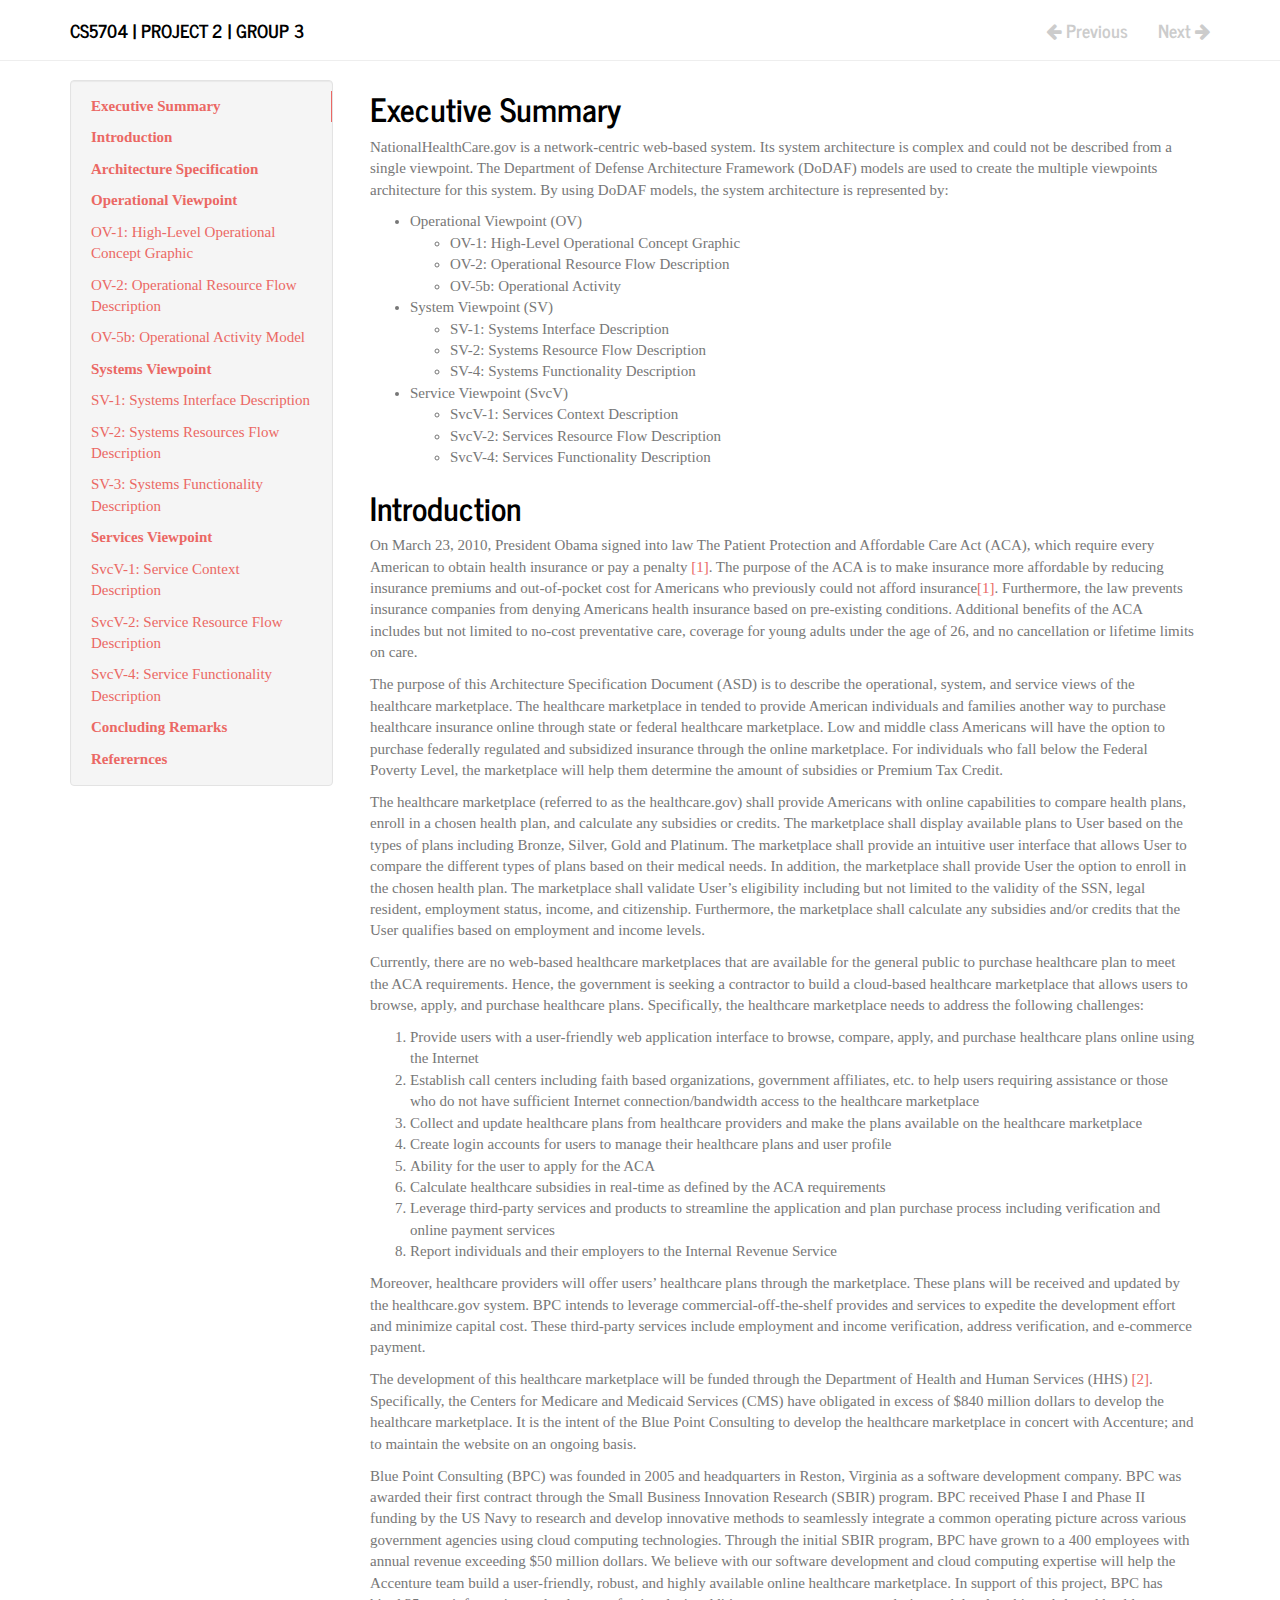
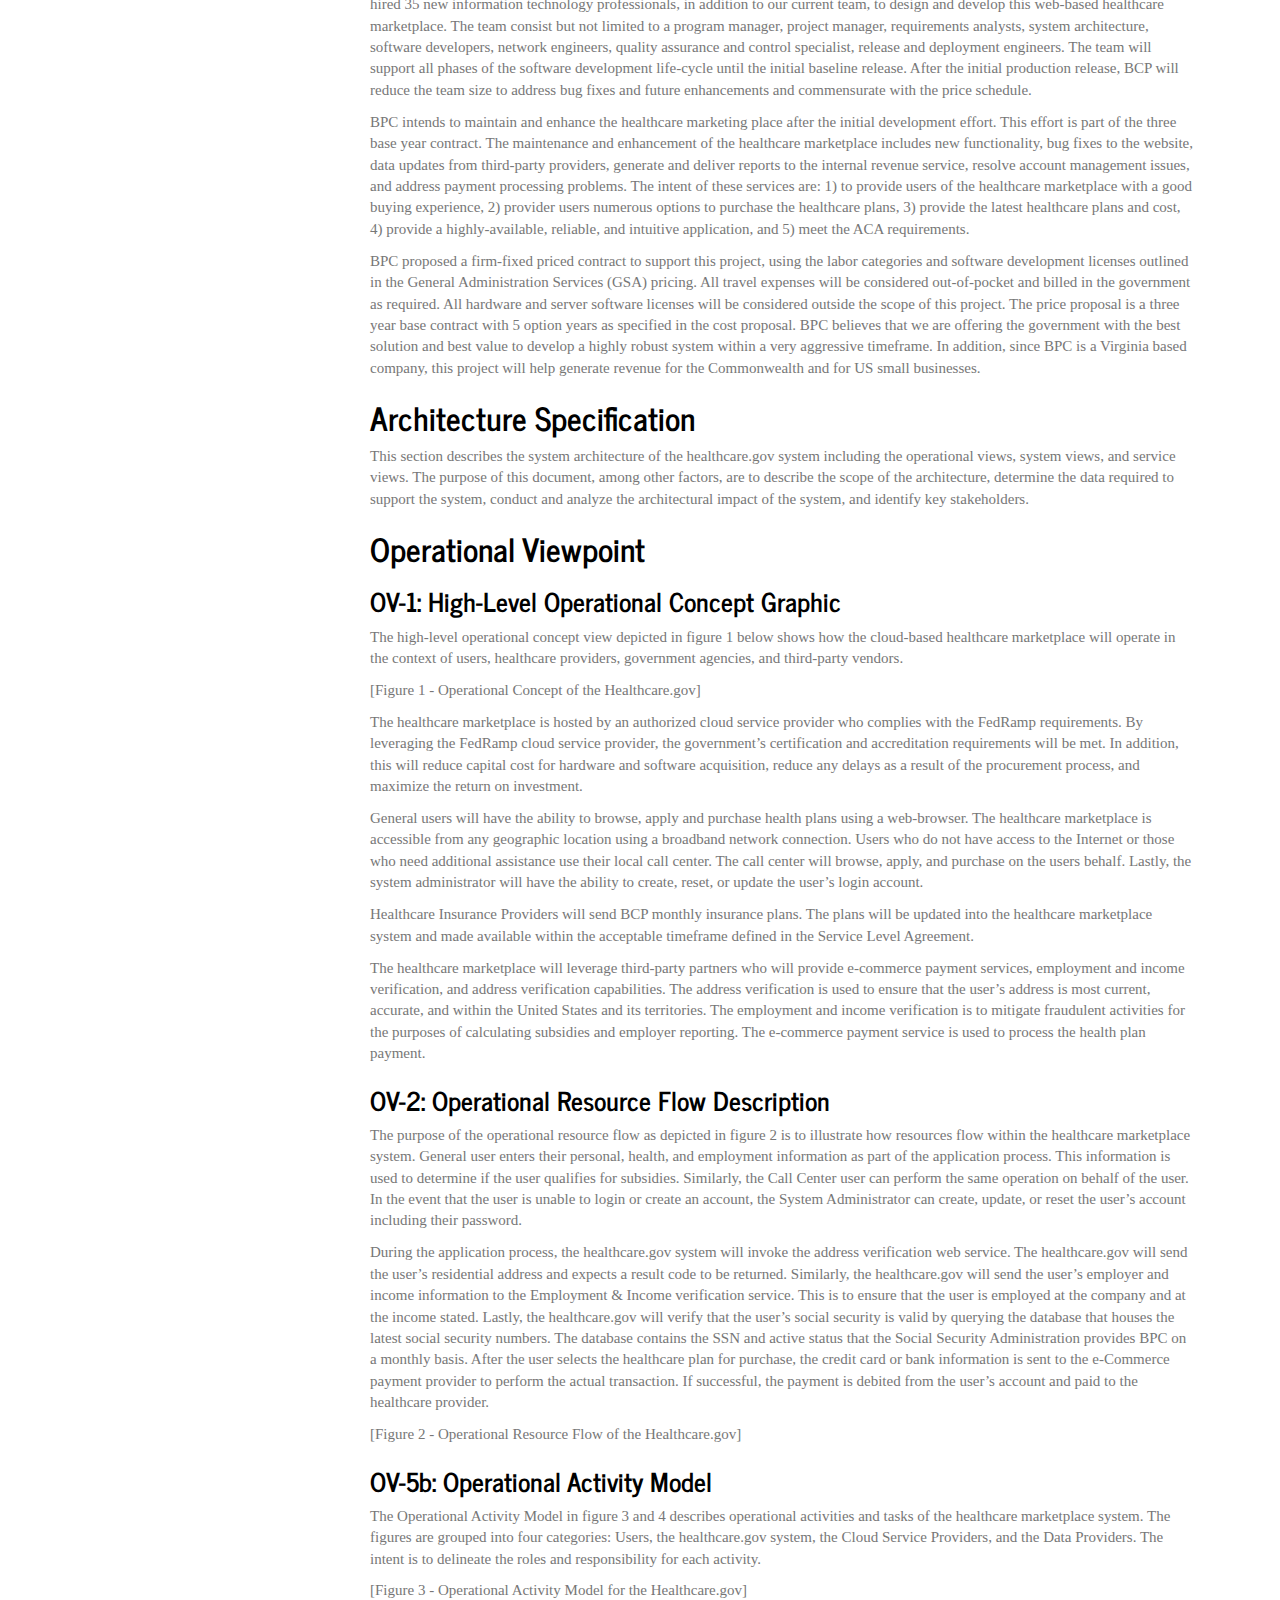
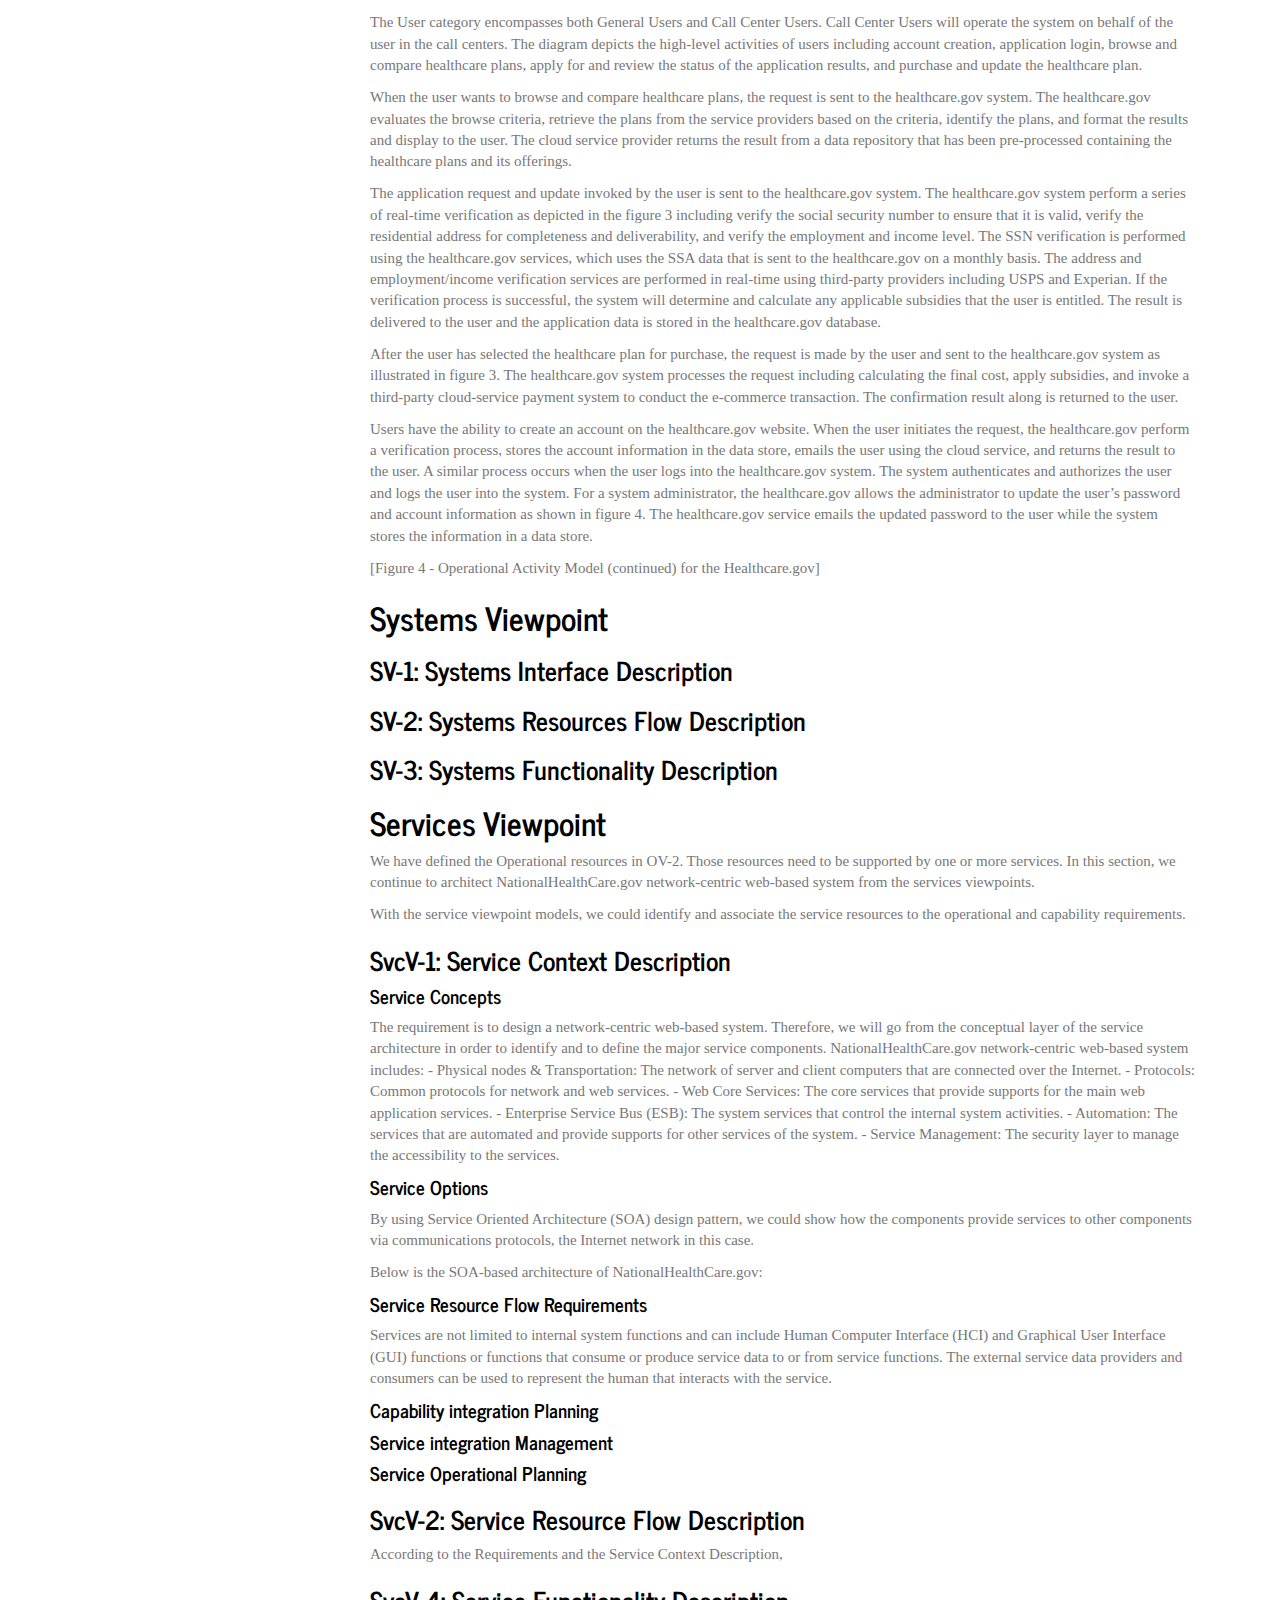
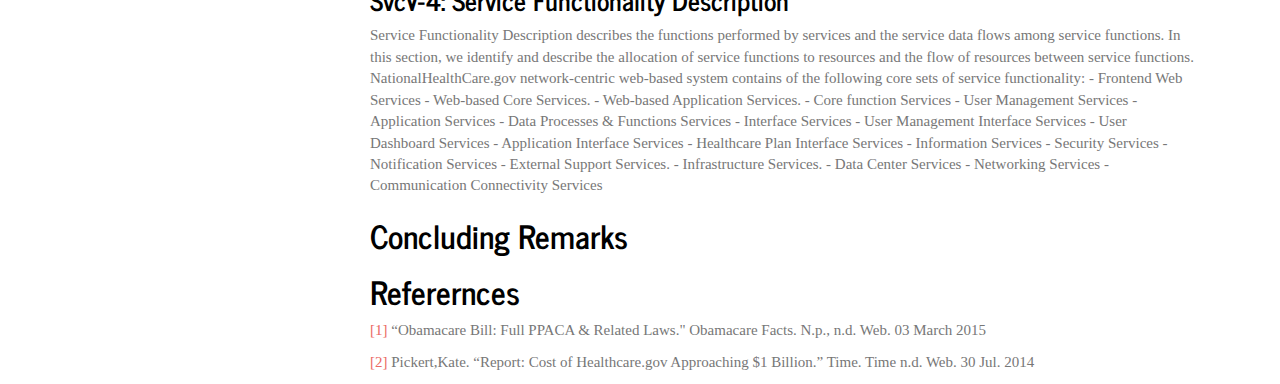
==== index.html @ 21ab7641 "first commit" ====
<!DOCTYPE html>
<html lang="en">
    <head>
        <meta charset="utf-8">
        <meta http-equiv="X-UA-Compatible" content="IE=edge">
        <meta name="viewport" content="width=device-width, initial-scale=1.0">
        
        
        
        <link rel="shortcut icon" href="./img/favicon.ico">

        <title>CS5704 | Project 2 | Group 3</title>

        <link href="./css/bootstrap-custom.min.css" rel="stylesheet">
        <link href="./css/font-awesome-4.0.3.css" rel="stylesheet">
        <link href="./css/prettify-1.0.css" rel="stylesheet">
        <link href="./css/base.css" rel="stylesheet">

        <!-- HTML5 shim and Respond.js IE8 support of HTML5 elements and media queries -->
        <!--[if lt IE 9]>
            <script src="https://oss.maxcdn.com/libs/html5shiv/3.7.0/html5shiv.js"></script>
            <script src="https://oss.maxcdn.com/libs/respond.js/1.3.0/respond.min.js"></script>
        <![endif]-->
    </head>

    <body>

        <div class="navbar navbar-default navbar-fixed-top" role="navigation">
    <div class="container">

        <!-- Collapsed navigation -->
        <div class="navbar-header">
            <!-- Expander button -->
            <button type="button" class="navbar-toggle" data-toggle="collapse" data-target=".navbar-collapse">
                <span class="sr-only">Toggle navigation</span>
                <span class="icon-bar"></span>
                <span class="icon-bar"></span>
                <span class="icon-bar"></span>
            </button>

            <!-- Main title -->
            <a class="navbar-brand" href=".">CS5704 | Project 2 | Group 3</a>
        </div>

        <!-- Expanded navigation -->
        <div class="navbar-collapse collapse">
            <!-- Main navigation -->
            <ul class="nav navbar-nav">
            
            </ul>

            <!-- Search, Navigation and Repo links -->
            <ul class="nav navbar-nav navbar-right">
                
                <li class="disabled">
                    <a rel="next" >
                        <i class="fa fa-arrow-left"></i> Previous
                    </a>
                </li>
                <li class="disabled">
                    <a rel="prev" >
                        Next <i class="fa fa-arrow-right"></i>
                    </a>
                </li>
                
            </ul>
        </div>
    </div>
</div>

        <div class="container">
            <div class="col-md-3"><div class="bs-sidebar hidden-print affix well" role="complementary">
    <ul class="nav bs-sidenav">
    
        <li class="main active"><a href="#executive-summary">Executive Summary</a></li>
        
    
        <li class="main "><a href="#introduction">Introduction</a></li>
        
    
        <li class="main "><a href="#architecture-specification">Architecture Specification</a></li>
        
    
        <li class="main "><a href="#operational-viewpoint">Operational Viewpoint</a></li>
        
            <li><a href="#ov-1-high-level-operational-concept-graphic">OV-1: High-Level Operational Concept Graphic</a></li>
        
            <li><a href="#ov-2-operational-resource-flow-description">OV-2: Operational Resource Flow Description</a></li>
        
            <li><a href="#ov-5b-operational-activity-model">OV-5b: Operational Activity Model</a></li>
        
    
        <li class="main "><a href="#systems-viewpoint">Systems Viewpoint</a></li>
        
            <li><a href="#sv-1-systems-interface-description">SV-1: Systems Interface Description</a></li>
        
            <li><a href="#sv-2-systems-resources-flow-description">SV-2: Systems Resources  Flow Description</a></li>
        
            <li><a href="#sv-3-systems-functionality-description">SV-3: Systems Functionality  Description</a></li>
        
    
        <li class="main "><a href="#services-viewpoint">Services Viewpoint</a></li>
        
            <li><a href="#svcv-1-service-context-description">SvcV-1: Service Context Description</a></li>
        
            <li><a href="#svcv-2-service-resource-flow-description">SvcV-2: Service Resource Flow Description</a></li>
        
            <li><a href="#svcv-4-service-functionality-description">SvcV-4: Service Functionality Description</a></li>
        
    
        <li class="main "><a href="#concluding-remarks">Concluding Remarks</a></li>
        
    
        <li class="main "><a href="#referernces">Referernces</a></li>
        
    
    </ul>
</div></div>
            <div class="col-md-9" role="main">

<h2 id="executive-summary">Executive Summary</h2>
<p>NationalHealthCare.gov is a network-centric web-based system.  Its system architecture is complex and could not be described from a single viewpoint. The Department of Defense Architecture Framework (DoDAF) models are used to create the multiple viewpoints architecture for this system. By using DoDAF models, the system architecture is represented by:</p>
<ul>
<li>Operational Viewpoint (OV)<ul>
<li>OV-1: High-Level Operational Concept Graphic </li>
<li>OV-2: Operational Resource Flow Description </li>
<li>OV-5b: Operational Activity </li>
</ul>
</li>
<li>System Viewpoint (SV)<ul>
<li>SV-1: Systems Interface Description </li>
<li>SV-2: Systems Resource Flow Description</li>
<li>SV-4: Systems Functionality Description </li>
</ul>
</li>
<li>Service Viewpoint (SvcV)<ul>
<li>SvcV-1: Services Context Description</li>
<li>SvcV-2: Services Resource Flow Description</li>
<li>SvcV-4: Services Functionality Description</li>
</ul>
</li>
</ul>
<h2 id="introduction">Introduction</h2>
<p>On March 23, 2010, President Obama signed into law The Patient Protection and Affordable Care Act (ACA), which require every American to obtain health insurance or pay a penalty <a href="#ref1">[1]</a>.  The purpose of the ACA is to make insurance more affordable by reducing insurance premiums and out-of-pocket cost for Americans who previously could not afford insurance<a href="#ref1">[1]</a>.  Furthermore, the law prevents insurance companies from denying Americans health insurance based on pre-existing conditions.  Additional benefits of the ACA includes but not limited to no-cost preventative care, coverage for young adults under the age of 26, and no cancellation or lifetime limits on care. </p>
<p>The purpose of this Architecture Specification Document (ASD) is to describe the operational, system, and service views of the healthcare marketplace.  The healthcare marketplace in tended to provide American individuals and families another way to purchase healthcare insurance online through state or federal healthcare marketplace.  Low and middle class Americans will have the option to purchase federally regulated and subsidized insurance through the online marketplace.  For individuals who fall below the Federal Poverty Level, the marketplace will help them determine the amount of subsidies or Premium Tax Credit.  </p>
<p>The healthcare marketplace (referred to as the healthcare.gov) shall provide Americans with online capabilities to compare health plans, enroll in a chosen health plan, and calculate any subsidies or credits.  The marketplace shall display available plans to User based on the types of plans including Bronze, Silver, Gold and Platinum.  The marketplace shall provide an intuitive user interface that allows User to compare the different types of plans based on their medical needs.  In addition, the marketplace shall provide User the option to enroll in the chosen health plan.  The marketplace shall validate User’s eligibility including but not limited to the validity of the SSN, legal resident, employment status, income, and citizenship.  Furthermore, the marketplace shall calculate any subsidies and/or credits that the User qualifies based on employment and income levels.</p>
<p>Currently, there are no web-based healthcare marketplaces that are available for the general public to purchase healthcare plan to meet the ACA requirements.  Hence, the government is seeking a contractor to build a cloud-based healthcare marketplace that allows users to browse, apply, and purchase healthcare plans.  Specifically, the healthcare marketplace needs to address the following challenges:</p>
<ol>
<li>Provide users with a user-friendly web application interface to browse, compare, apply, and purchase healthcare plans online using the Internet</li>
<li>Establish call centers including faith based organizations, government affiliates, etc. to help users requiring assistance or those who do not have sufficient Internet connection/bandwidth access to the healthcare marketplace</li>
<li>Collect and update healthcare plans from healthcare providers and make the plans available on the healthcare marketplace</li>
<li>Create login accounts for users to manage their healthcare plans and user profile</li>
<li>Ability for the user to apply for the ACA</li>
<li>Calculate healthcare subsidies in real-time as defined by the ACA requirements</li>
<li>Leverage third-party services and products to streamline the application and plan purchase process including verification and online payment services</li>
<li>Report individuals and their employers to the Internal Revenue Service</li>
</ol>
<p>Moreover, healthcare providers will offer users’ healthcare plans through the marketplace.  These plans will be received and updated by the healthcare.gov system.  BPC intends to leverage commercial-off-the-shelf provides and services to expedite the development effort and minimize capital cost.  These third-party services include employment and income verification, address verification, and e-commerce payment.     </p>
<p>The development of this healthcare marketplace will be funded through the Department of Health and Human Services (HHS) <a href="#ref2">[2]</a>.  Specifically, the Centers for Medicare and Medicaid Services (CMS) have obligated in excess of $840 million dollars to develop the healthcare marketplace.  It is the intent of the Blue Point Consulting to develop the healthcare marketplace in concert with Accenture; and to maintain the website on an ongoing basis.</p>
<p>Blue Point Consulting (BPC) was founded in 2005 and headquarters in Reston, Virginia as a software development company.  BPC was awarded their first contract through the Small Business Innovation Research (SBIR) program.  BPC received Phase I and Phase II funding by the US Navy to research and develop innovative methods to seamlessly integrate a common operating picture across various government agencies using cloud computing technologies.  Through the initial SBIR program, BPC have grown to a 400 employees with annual revenue exceeding $50 million dollars.  We believe with our software development and cloud computing expertise will help the Accenture team build a user-friendly, robust, and highly available online healthcare marketplace.
In support of this project, BPC has hired 35 new information technology professionals, in addition to our current team, to design and develop this web-based healthcare marketplace.  The team consist but not limited to a program manager, project manager, requirements analysts, system architecture, software developers, network engineers, quality assurance and control specialist, release and deployment engineers.  The team will support all phases of the software development life-cycle until the initial baseline release.  After the initial production release, BCP will reduce the team size to address bug fixes and future enhancements and commensurate with the price schedule.</p>
<p>BPC intends to maintain and enhance the healthcare marketing place after the initial development effort.  This effort is part of the three base year contract.  The maintenance and enhancement of the healthcare marketplace includes new functionality, bug fixes to the website, data updates from third-party providers, generate and deliver reports to the internal revenue service, resolve account management issues, and address payment processing problems.  The intent of these services are: 1) to provide users of the healthcare marketplace with a good buying experience, 2) provider users numerous options to purchase the healthcare plans, 3) provide the latest healthcare plans and cost, 4) provide a highly-available, reliable, and intuitive application, and 5) meet the ACA requirements.</p>
<p>BPC proposed a firm-fixed priced contract to support this project, using the labor categories and software development licenses outlined in the General Administration Services (GSA) pricing.  All travel expenses will be considered out-of-pocket and billed in the government as required.  All hardware and server software licenses will be considered outside the scope of this project. The price proposal is a three year base contract with 5 option years as specified in the cost proposal.  BPC believes that we are offering the government with the best solution and best value to develop a highly robust system within a very aggressive timeframe.  In addition, since BPC is a Virginia based company, this project will help generate revenue for the Commonwealth and for US small businesses.</p>
<h2 id="architecture-specification">Architecture Specification</h2>
<p>This section describes the system architecture of the healthcare.gov system including the operational views, system views, and service views.  The purpose of this document, among other factors, are to describe the scope of the architecture, determine the data required to support the system, conduct and analyze the architectural impact of the system, and identify key stakeholders.</p>
<h2 id="operational-viewpoint">Operational Viewpoint</h2>
<h3 id="ov-1-high-level-operational-concept-graphic">OV-1: High-Level Operational Concept Graphic</h3>
<p>The high-level operational concept view depicted in figure 1 below shows how the cloud-based healthcare marketplace will operate in the context of users, healthcare providers, government agencies, and third-party vendors.</p>
<p>[Figure 1 - Operational Concept of the Healthcare.gov]</p>
<p>The healthcare marketplace is hosted by an authorized cloud service provider who complies with the FedRamp requirements.  By leveraging the FedRamp cloud service provider, the government’s certification and accreditation requirements will be met.  In addition, this will reduce capital cost for hardware and software acquisition, reduce any delays as a result of the procurement process, and maximize the return on investment.</p>
<p>General users will have the ability to browse, apply and purchase health plans using a web-browser.  The healthcare marketplace is accessible from any geographic location using a broadband network connection.  Users who do not have access to the Internet or those who need additional assistance use their local call center.  The call center will browse, apply, and purchase on the users behalf.  Lastly, the system administrator will have the ability to create, reset, or update the user’s login account.  </p>
<p>Healthcare Insurance Providers will send BCP monthly insurance plans.  The plans will be updated into the healthcare marketplace system and made available within the acceptable timeframe defined in the Service Level Agreement.</p>
<p>The healthcare marketplace will leverage third-party partners who will provide e-commerce payment services, employment and income verification, and address verification capabilities.  The address verification is used to ensure that the user’s address is most current, accurate, and within the United States and its territories.  The employment and income verification is to mitigate fraudulent activities for the purposes of calculating subsidies and employer reporting.  The e-commerce payment service is used to process the health plan payment.  </p>
<h3 id="ov-2-operational-resource-flow-description">OV-2: Operational Resource Flow Description</h3>
<p>The purpose of the operational resource flow as depicted in figure 2 is to illustrate how resources flow within the healthcare marketplace system.  General user enters their personal, health, and employment information as part of the application process. This information is used to determine if the user qualifies for subsidies.  Similarly, the Call Center user can perform the same operation on behalf of the user.  In the event that the user is unable to login or create an account, the System Administrator can create, update, or reset the user’s account including their password.  </p>
<p>During the application process, the healthcare.gov system will invoke the address verification web service.  The healthcare.gov will send the user’s residential address and expects a result code to be returned.  Similarly, the healthcare.gov will send the user’s employer and income information to the Employment &amp; Income verification service.  This is to ensure that the user is employed at the company and at the income stated.  Lastly, the healthcare.gov will verify that the user’s social security is valid by querying the database that houses the latest social security numbers.  The database contains the SSN and active status that the Social Security Administration provides BPC on a monthly basis.  After the user selects the healthcare plan for purchase, the credit card or bank information is sent to the e-Commerce payment provider to perform the actual transaction.  If successful, the payment is debited from the user’s account and paid to the healthcare provider.  </p>
<p>[Figure 2 - Operational Resource Flow of the Healthcare.gov]</p>
<h3 id="ov-5b-operational-activity-model">OV-5b: Operational Activity Model</h3>
<p>The Operational Activity Model in figure 3 and 4 describes operational activities and tasks of the healthcare marketplace system. The figures are grouped into four categories: Users, the healthcare.gov system, the Cloud Service Providers, and the Data Providers.  The intent is to delineate the roles and responsibility for each activity.</p>
<p>[Figure 3 - Operational Activity Model for the Healthcare.gov]</p>
<p>The User category encompasses both General Users and Call Center Users.  Call Center Users will operate the system on behalf of the user in the call centers.  The diagram depicts the high-level activities of users including account creation, application login, browse and compare healthcare plans, apply for and review the status of the application results, and purchase and update the healthcare plan.</p>
<p>When the user wants to browse and compare healthcare plans, the request is sent to the healthcare.gov system.  The healthcare.gov evaluates the browse criteria, retrieve the plans from the service providers based on the criteria, identify the plans, and format the results and display to the user.  The cloud service provider returns the result from a data repository that has been pre-processed containing the healthcare plans and its offerings.</p>
<p>The application request and update invoked by the user is sent to the healthcare.gov system.  The healthcare.gov system perform a series of real-time verification as depicted in the figure 3 including verify the social security number to ensure that it is valid, verify the residential address for completeness and deliverability, and verify the employment and income level.  The SSN verification is performed using the healthcare.gov services, which uses the SSA data that is sent to the healthcare.gov on a monthly basis.  The address and employment/income verification services are performed in real-time using third-party providers including USPS and Experian.  If the verification process is successful, the system will determine and calculate any applicable subsidies that the user is entitled.  The result is delivered to the user and the application data is stored in the healthcare.gov database.</p>
<p>After the user has selected the healthcare plan for purchase, the request is made by the user and sent to the healthcare.gov system as illustrated in figure 3.  The healthcare.gov system processes the request including calculating the final cost, apply subsidies, and invoke a third-party cloud-service payment system to conduct the e-commerce transaction.  The confirmation result along is returned to the user.</p>
<p>Users have the ability to create an account on the healthcare.gov website.  When the user initiates the request, the healthcare.gov perform a verification process, stores the account information in the data store, emails the user using the cloud service, and returns the result to the user.  A similar process occurs when the user logs into the healthcare.gov system.  The system authenticates and authorizes the user and logs the user into the system.  For a system administrator, the healthcare.gov allows the administrator to update the user’s password and account information as shown in figure 4. The healthcare.gov service emails the updated password to the user while the system stores the information in a data store.</p>
<p>[Figure 4 - Operational Activity Model (continued) for the Healthcare.gov]</p>
<h2 id="systems-viewpoint">Systems Viewpoint</h2>
<h3 id="sv-1-systems-interface-description">SV-1: Systems Interface Description</h3>
<h3 id="sv-2-systems-resources-flow-description">SV-2: Systems Resources  Flow Description</h3>
<h3 id="sv-3-systems-functionality-description">SV-3: Systems Functionality  Description</h3>
<h2 id="services-viewpoint">Services Viewpoint</h2>
<p>We have defined the Operational resources in OV-2. Those resources need to be supported by one or more services. In this section, we continue to architect NationalHealthCare.gov network-centric web-based system from the services viewpoints. </p>
<p>With the service viewpoint models, we could identify and associate the service resources to the operational and capability requirements.</p>
<h3 id="svcv-1-service-context-description">SvcV-1: Service Context Description</h3>
<h4 id="service-concepts">Service Concepts</h4>
<p>The requirement is to design a network-centric web-based system. Therefore, we will go from the conceptual layer of the service architecture in order to identify and to define the major service components.
NationalHealthCare.gov network-centric web-based system includes:
- Physical nodes &amp; Transportation: The network of server and client computers that are connected over the Internet.
- Protocols: Common protocols for network and web services.
- Web Core Services: The core services that provide supports for the main web application services.
- Enterprise Service Bus (ESB): The system services that control the internal system activities.
- Automation: The services that are automated and provide supports for other services of the system.
- Service Management: The security layer to manage the accessibility to the services.</p>
<h4 id="service-options">Service Options</h4>
<p>By using Service Oriented Architecture (SOA) design pattern, we could show how the components provide services to other components via communications protocols, the Internet network in this case.</p>
<p>Below is the SOA-based architecture of NationalHealthCare.gov:</p>
<h4 id="service-resource-flow-requirements">Service Resource Flow Requirements</h4>
<p>Services are not limited to internal system functions and can include Human Computer Interface (HCI) and Graphical User Interface (GUI) functions or functions that consume or produce service data to or from service functions. The external service data providers and consumers can be used to represent the human that interacts with the service.</p>
<h4 id="capability-integration-planning">Capability integration Planning</h4>
<h4 id="service-integration-management">Service integration Management</h4>
<h4 id="service-operational-planning">Service Operational Planning</h4>
<h3 id="svcv-2-service-resource-flow-description">SvcV-2: Service Resource Flow Description</h3>
<p>According to the Requirements and the Service Context Description,</p>
<h3 id="svcv-4-service-functionality-description">SvcV-4: Service Functionality Description</h3>
<p>Service Functionality Description describes the functions performed by services and the service data flows among service functions.
In this section, we identify and describe the allocation of service functions to resources and the flow of resources between service functions.
NationalHealthCare.gov network-centric web-based system contains of the following core sets of service functionality:
- Frontend Web Services
- Web-based Core Services.
- Web-based Application Services.
    - Core function Services
        - User Management Services
        - Application Services
        - Data Processes &amp; Functions Services
    - Interface Services
        - User Management Interface Services
        - User Dashboard Services
        - Application Interface Services
        - Healthcare Plan Interface Services
    - Information Services 
        - Security Services
        - Notification Services
    - External Support Services.
- Infrastructure Services.
    - Data Center Services
    - Networking Services
        - Communication Connectivity Services</p>
<h2 id="concluding-remarks">Concluding Remarks</h2>
<h2 id="referernces">Referernces</h2>
<p><a name="ref1">[1]</a> “Obamacare Bill: Full PPACA &amp; Related Laws." Obamacare Facts. N.p., n.d. Web. 03 March 2015</p>
<p><a name="ref2">[2]</a> Pickert,Kate.  “Report: Cost of Healthcare.gov Approaching $1 Billion.” Time.  Time n.d. Web. 30 Jul. 2014</p>
</div>
        </div>

        

        <script src="https://code.jquery.com/jquery-1.10.2.min.js"></script>
        <script src="./js/bootstrap-3.0.3.min.js"></script>
        <script src="./js/prettify-1.0.min.js"></script>
        <script src="./js/base.js"></script>
    </body>
</html>
---- css/prettify-1.0.css ----
.com { color: #93a1a1; }
.lit { color: #195f91; }
.pun, .opn, .clo { color: #93a1a1; }
.fun { color: #dc322f; }
.str, .atv { color: #D14; }
.kwd, .prettyprint .tag { color: #1e347b; }
.typ, .atn, .dec, .var { color: teal; }
.pln { color: #48484c; }

.prettyprint {
    padding: 8px;
}
.prettyprint.linenums {
  -webkit-box-shadow: inset 40px 0 0 #fbfbfc, inset 41px 0 0 #ececf0;
     -moz-box-shadow: inset 40px 0 0 #fbfbfc, inset 41px 0 0 #ececf0;
          box-shadow: inset 40px 0 0 #fbfbfc, inset 41px 0 0 #ececf0;
}

/* Specify class=linenums on a pre to get line numbering */
ol.linenums {
  margin: 0 0 0 33px; /* IE indents via margin-left */
}
ol.linenums li {
  padding-left: 12px;
  color: #bebec5;
  line-height: 20px;
  text-shadow: 0 1px 0 #fff;
}
---- css/base.css ----
body {
    padding-top: 70px;
}

ul.nav li.main {
    font-weight: bold;
}

div.col-md-3 {
    padding-left: 0;
}

div.source-links {
    float: right;
}

/*
 * Side navigation
 *
 * Scrollspy and affixed enhanced navigation to highlight sections and secondary
 * sections of docs content.
 */

/* By default it's not affixed in mobile views, so undo that */
.bs-sidebar.affix {
    position: static;
}

.bs-sidebar.well {
    padding: 0;
}

/* First level of nav */
.bs-sidenav {
    margin-top: 30px;
    margin-bottom: 30px;
    padding-top:    10px;
    padding-bottom: 10px;
    border-radius: 5px;
}

/* All levels of nav */
.bs-sidebar .nav > li > a {
    display: block;
    padding: 5px 20px;
}
.bs-sidebar .nav > li > a:hover,
.bs-sidebar .nav > li > a:focus {
    text-decoration: none;
    border-right: 1px solid;
}
.bs-sidebar .nav > .active > a,
.bs-sidebar .nav > .active:hover > a,
.bs-sidebar .nav > .active:focus > a {
    font-weight: bold;
    background-color: transparent;
    border-right: 1px solid;
}

/* Nav: second level (shown on .active) */
.bs-sidebar .nav .nav {
    display: none; /* Hide by default, but at >768px, show it */
    margin-bottom: 8px;
}
.bs-sidebar .nav .nav > li > a {
    padding-top:    3px;
    padding-bottom: 3px;
    padding-left: 30px;
    font-size: 90%;
}

/* Show and affix the side nav when space allows it */
@media (min-width: 992px) {
    .bs-sidebar .nav > .active > ul {
        display: block;
    }
    /* Widen the fixed sidebar */
    .bs-sidebar.affix,
    .bs-sidebar.affix-bottom {
        width: 213px;
    }
    .bs-sidebar.affix {
        position: fixed; /* Undo the static from mobile first approach */
        top: 80px;
    }
    .bs-sidebar.affix-bottom {
        position: absolute; /* Undo the static from mobile first approach */
    }
    .bs-sidebar.affix-bottom .bs-sidenav,
    .bs-sidebar.affix .bs-sidenav {
        margin-top: 0;
        margin-bottom: 0;
    }
}
@media (min-width: 1200px) {
    /* Widen the fixed sidebar again */
    .bs-sidebar.affix-bottom,
    .bs-sidebar.affix {
        width: 263px;
    }
}
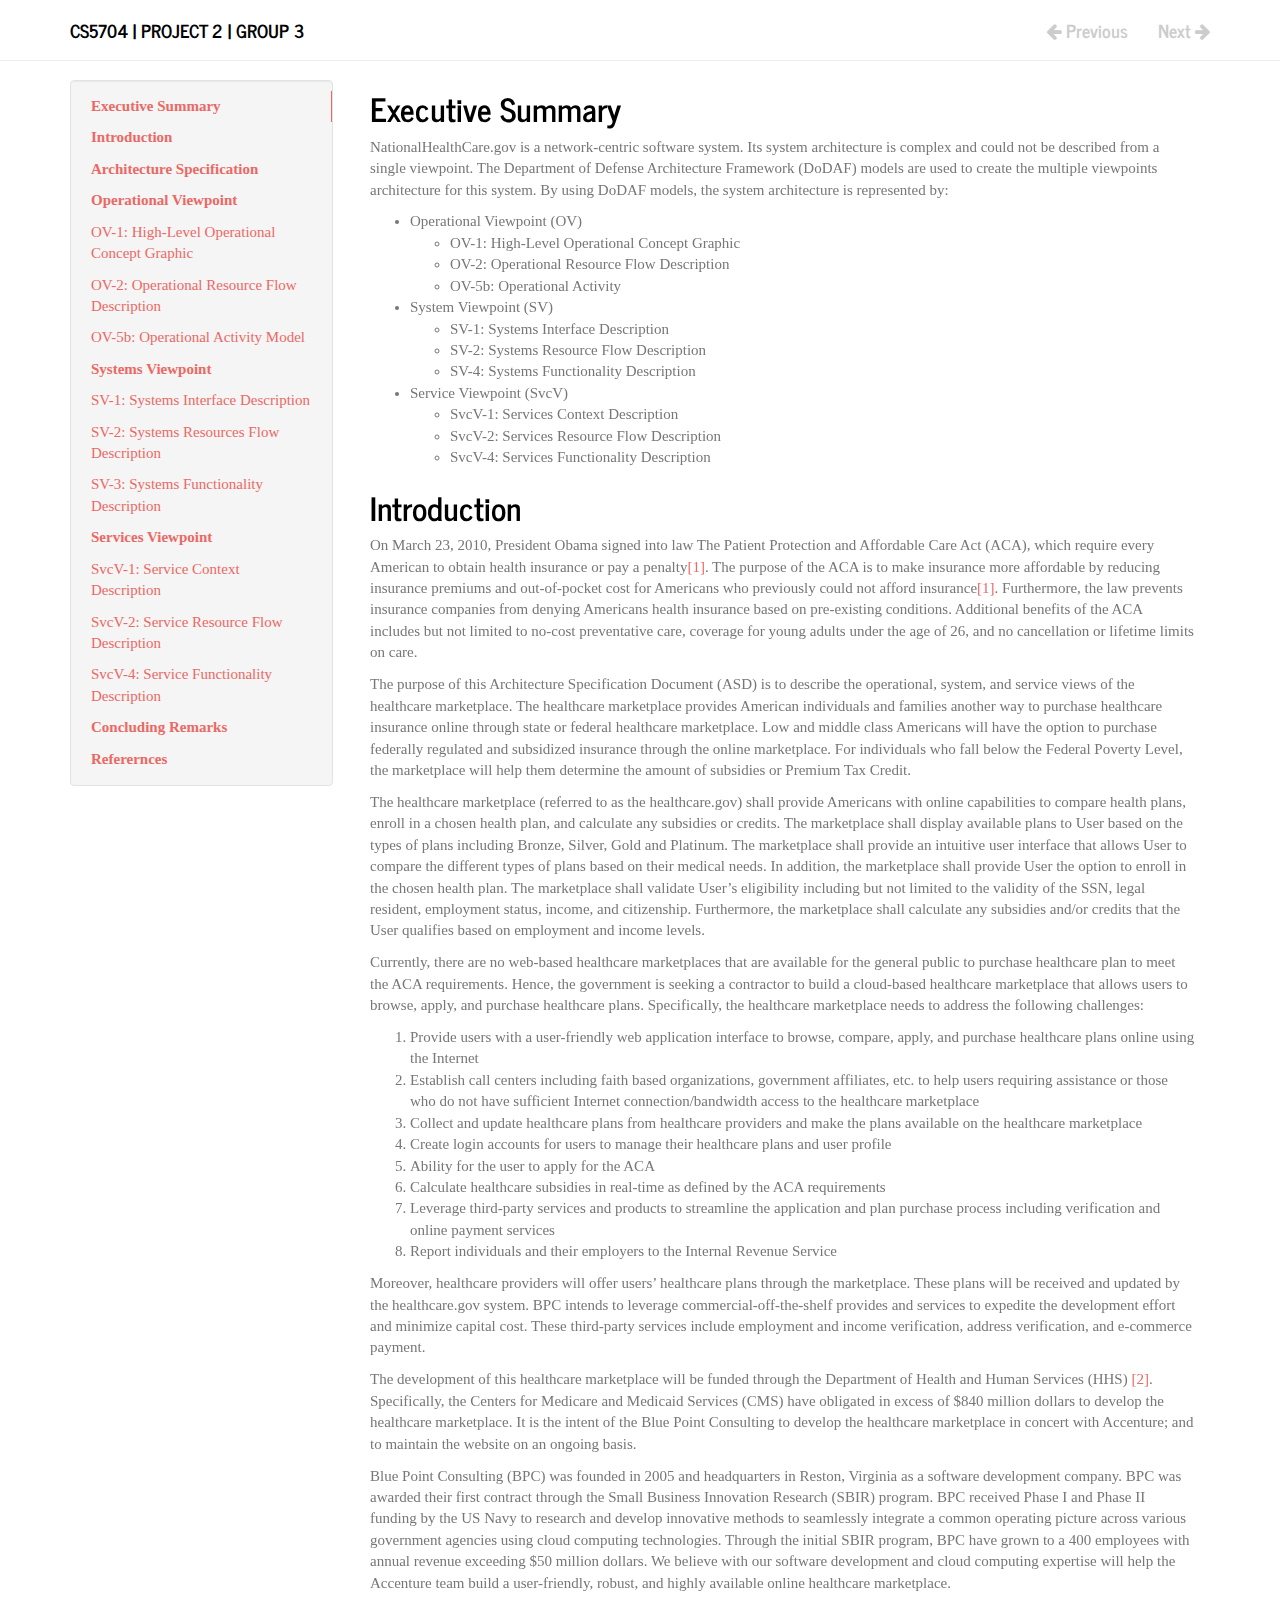
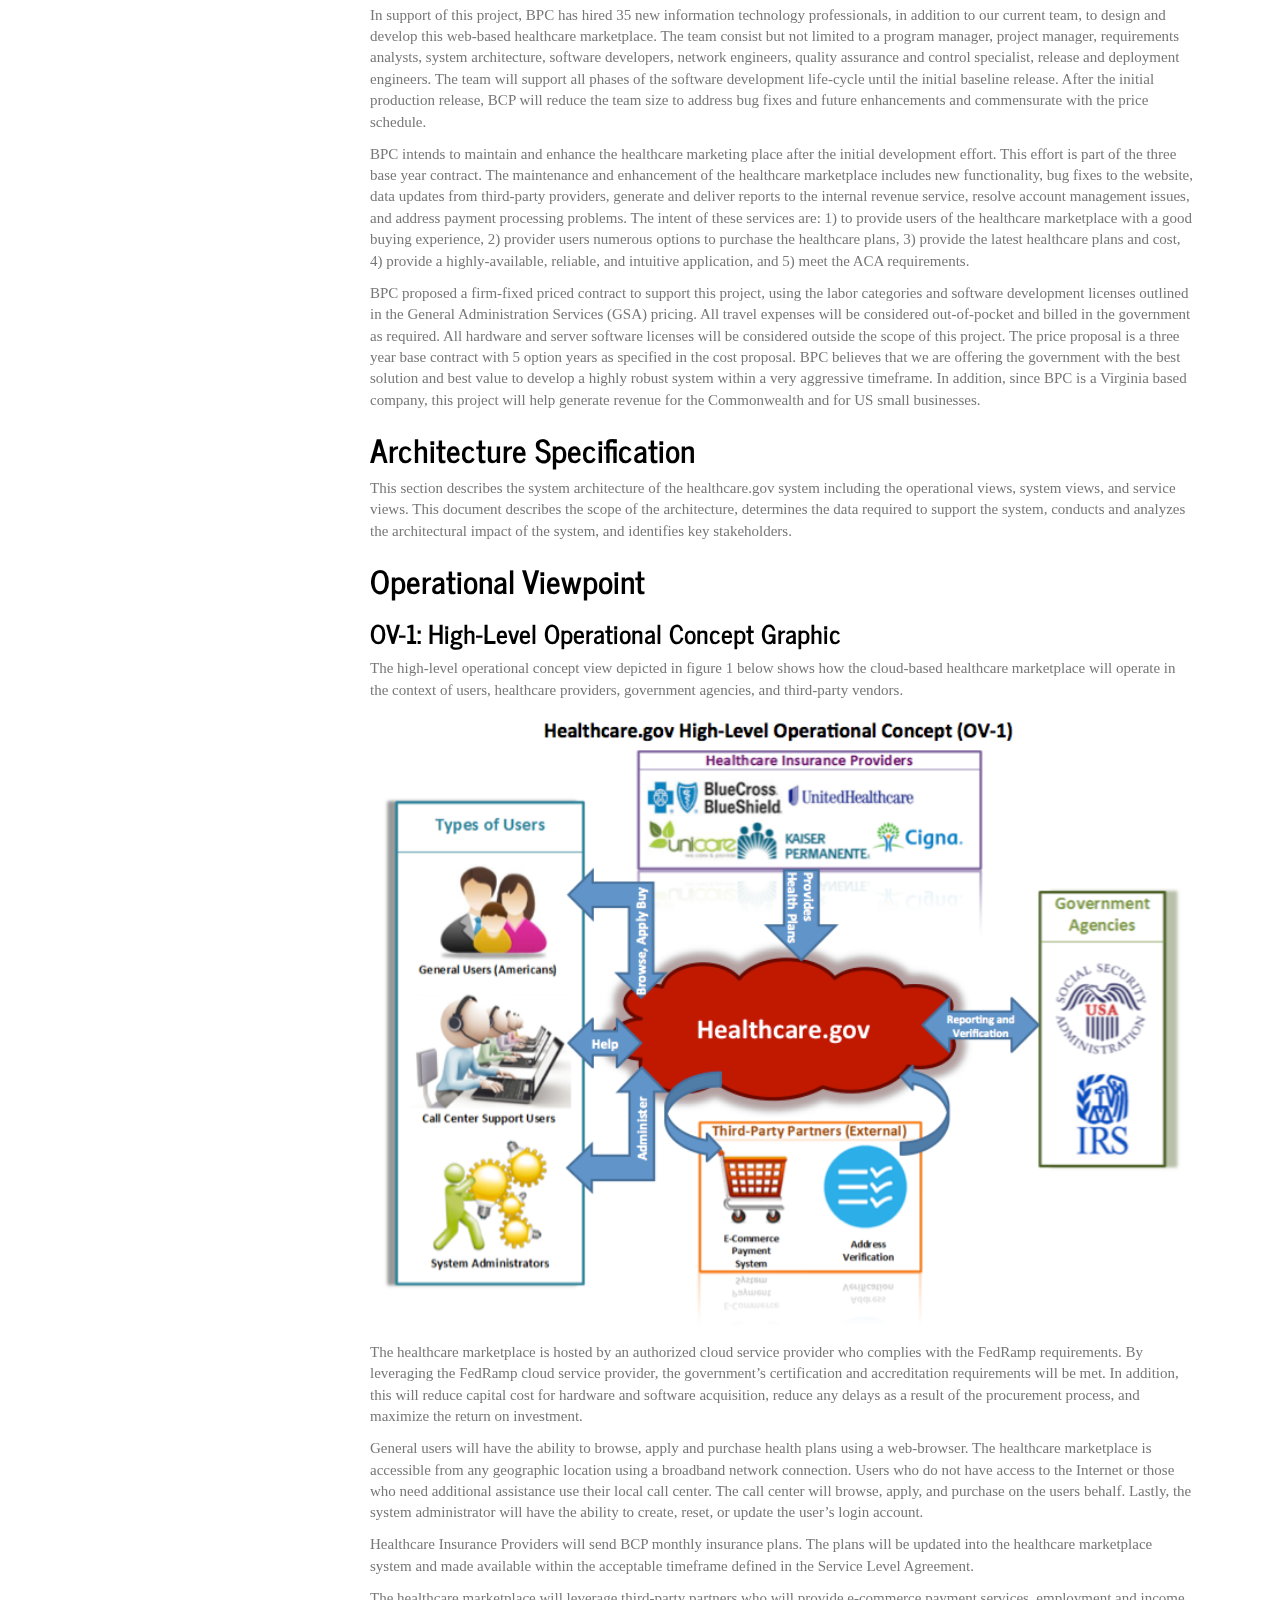
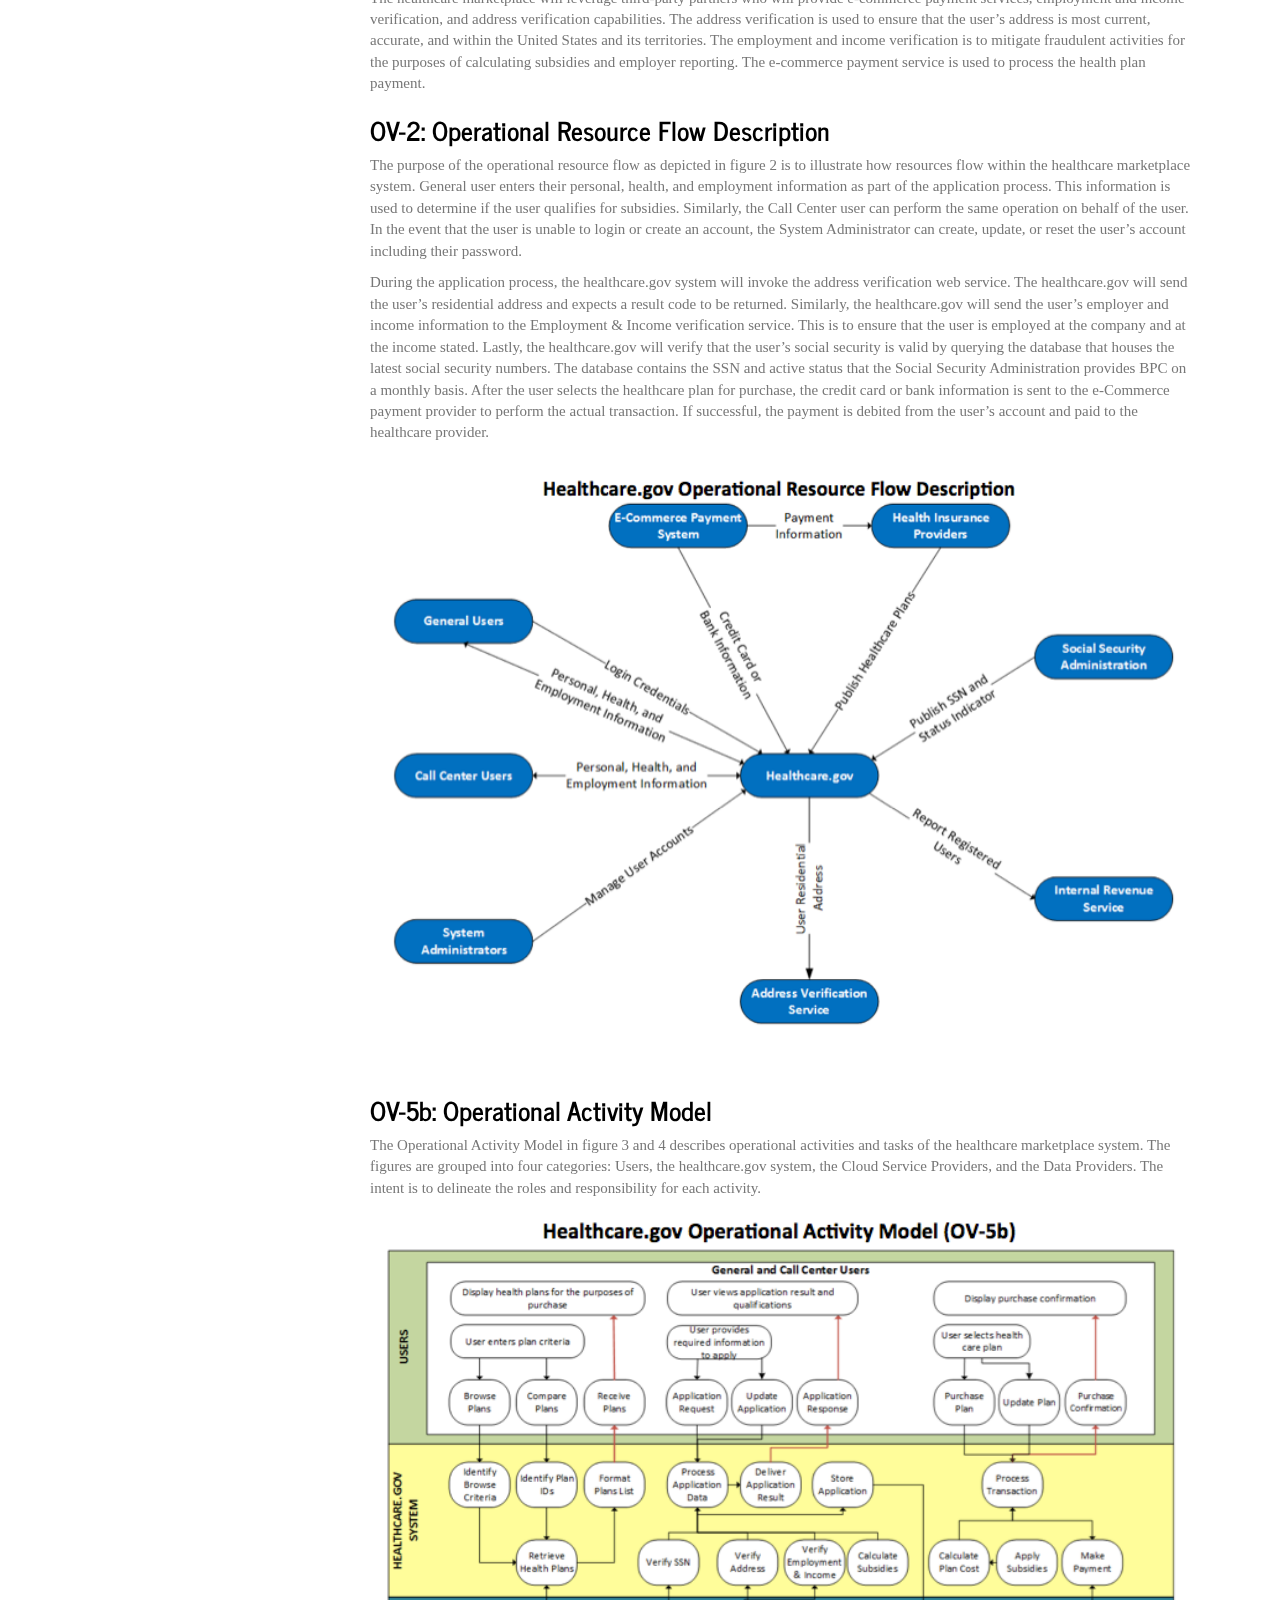
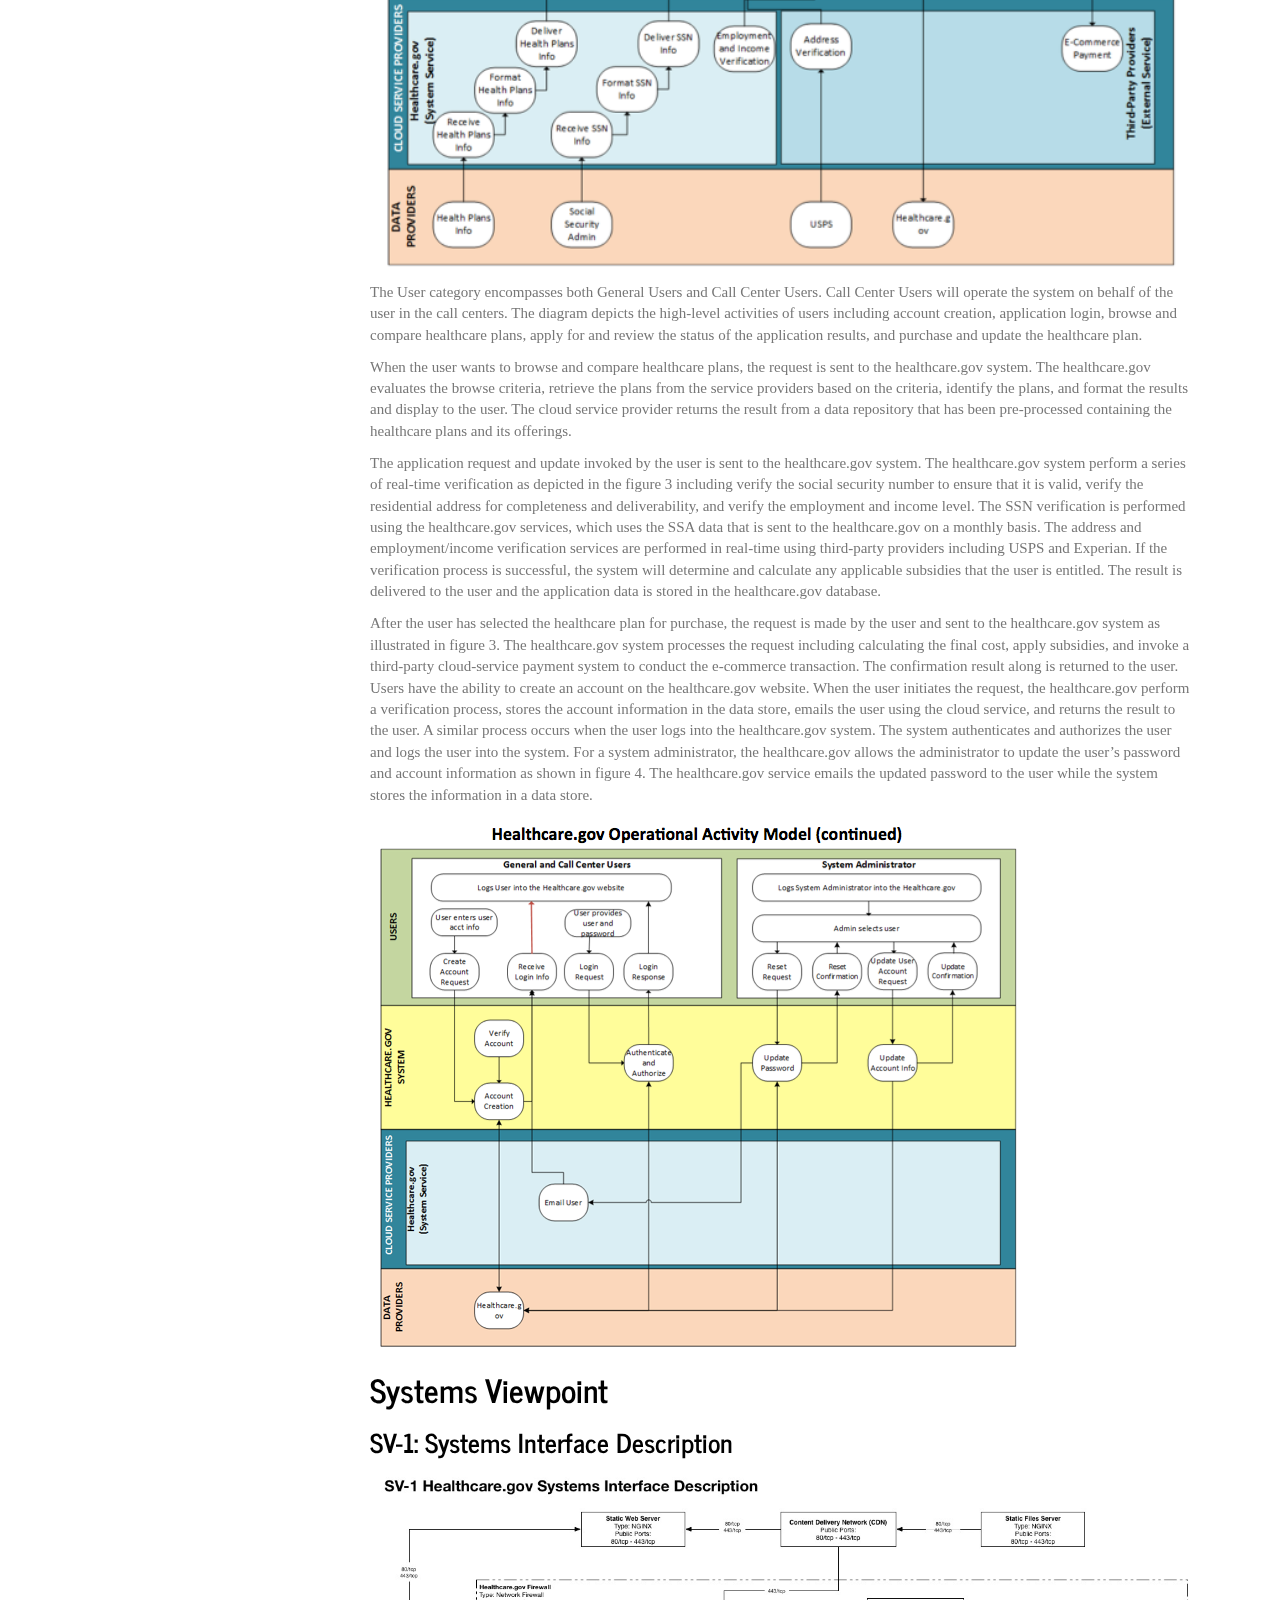
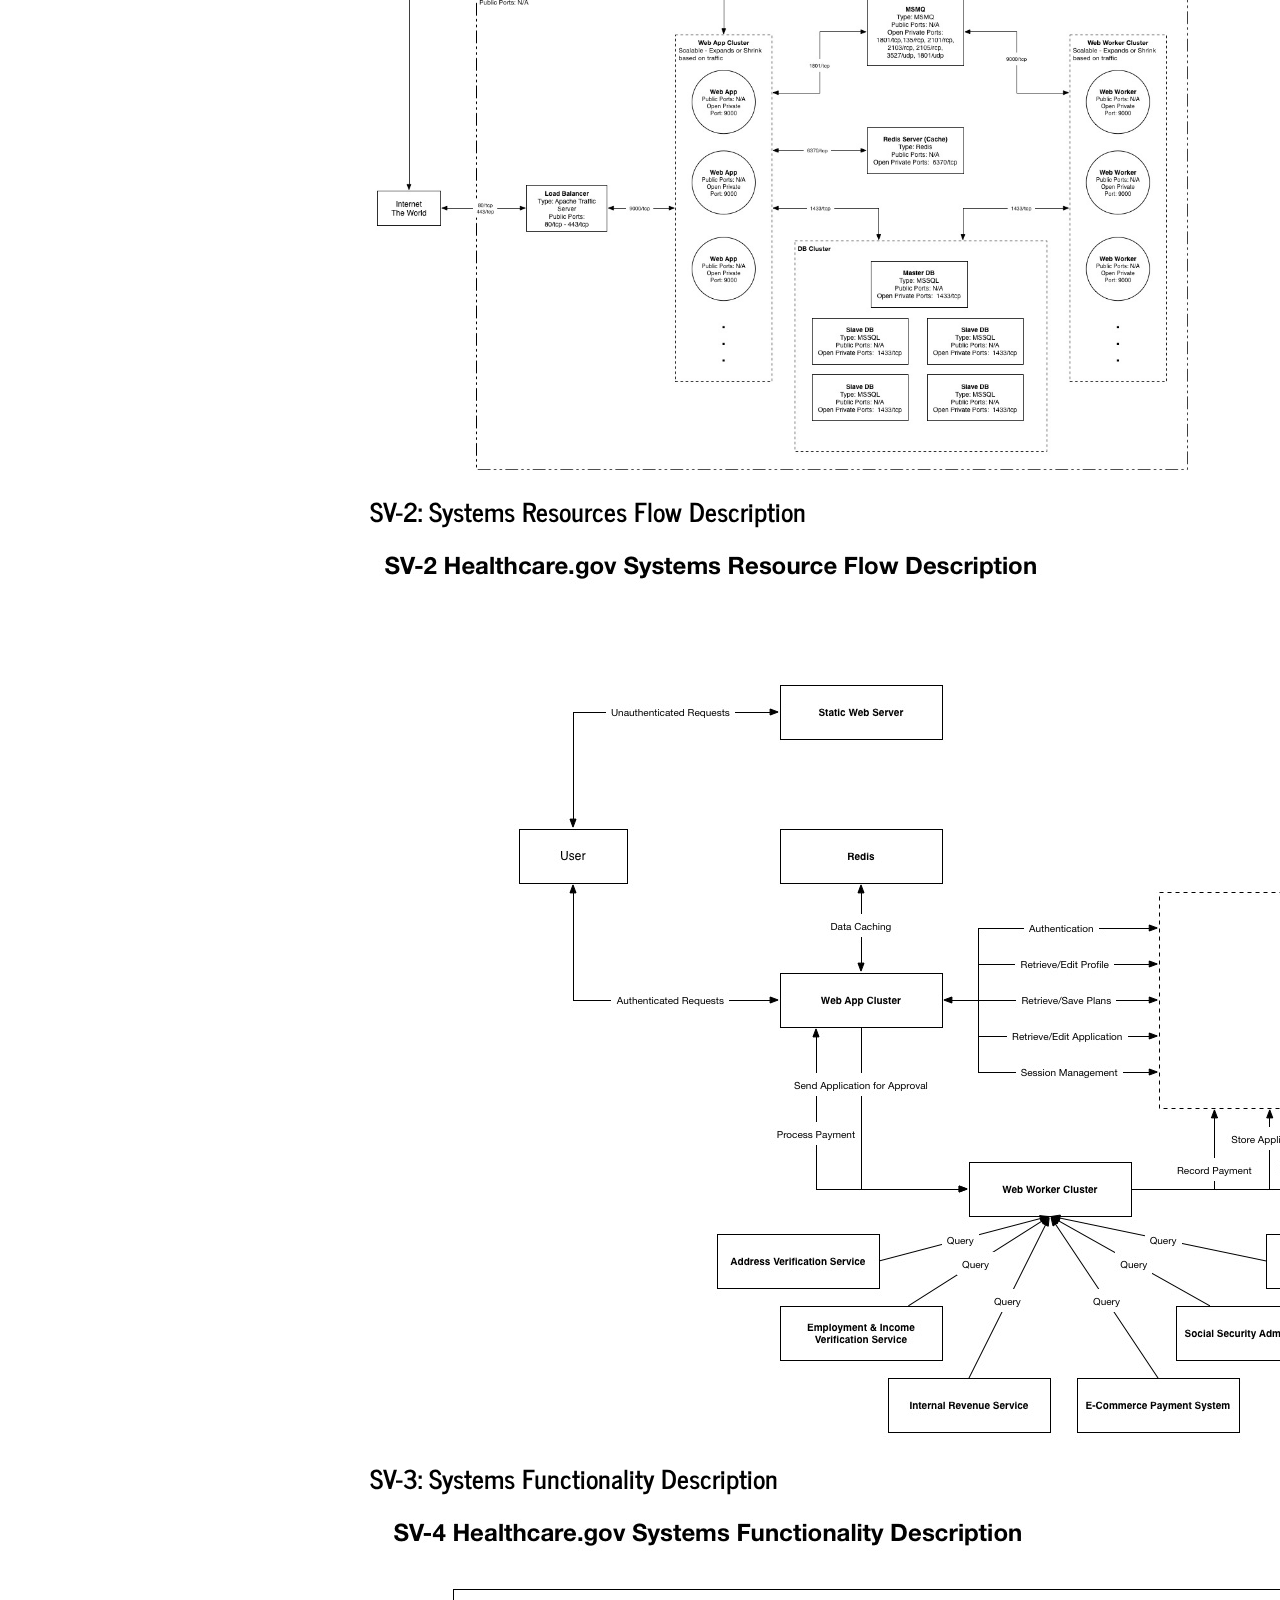
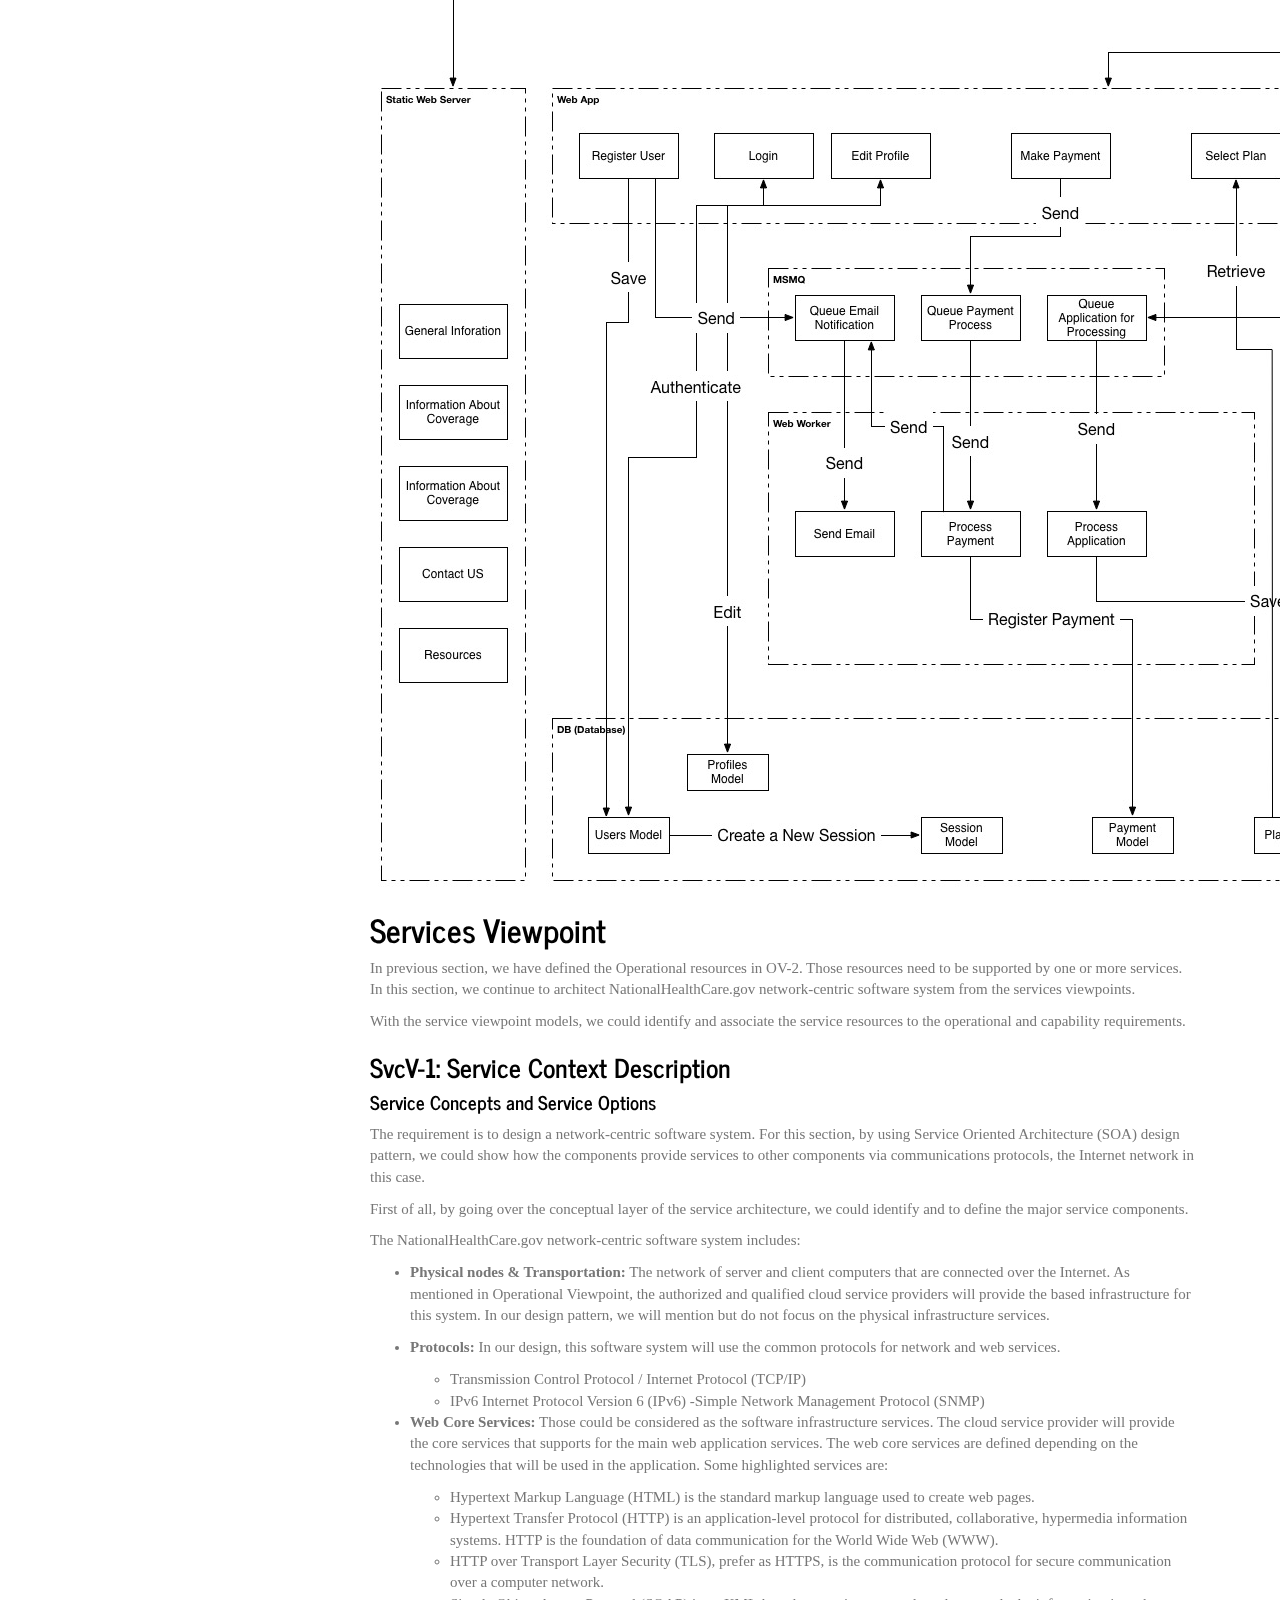
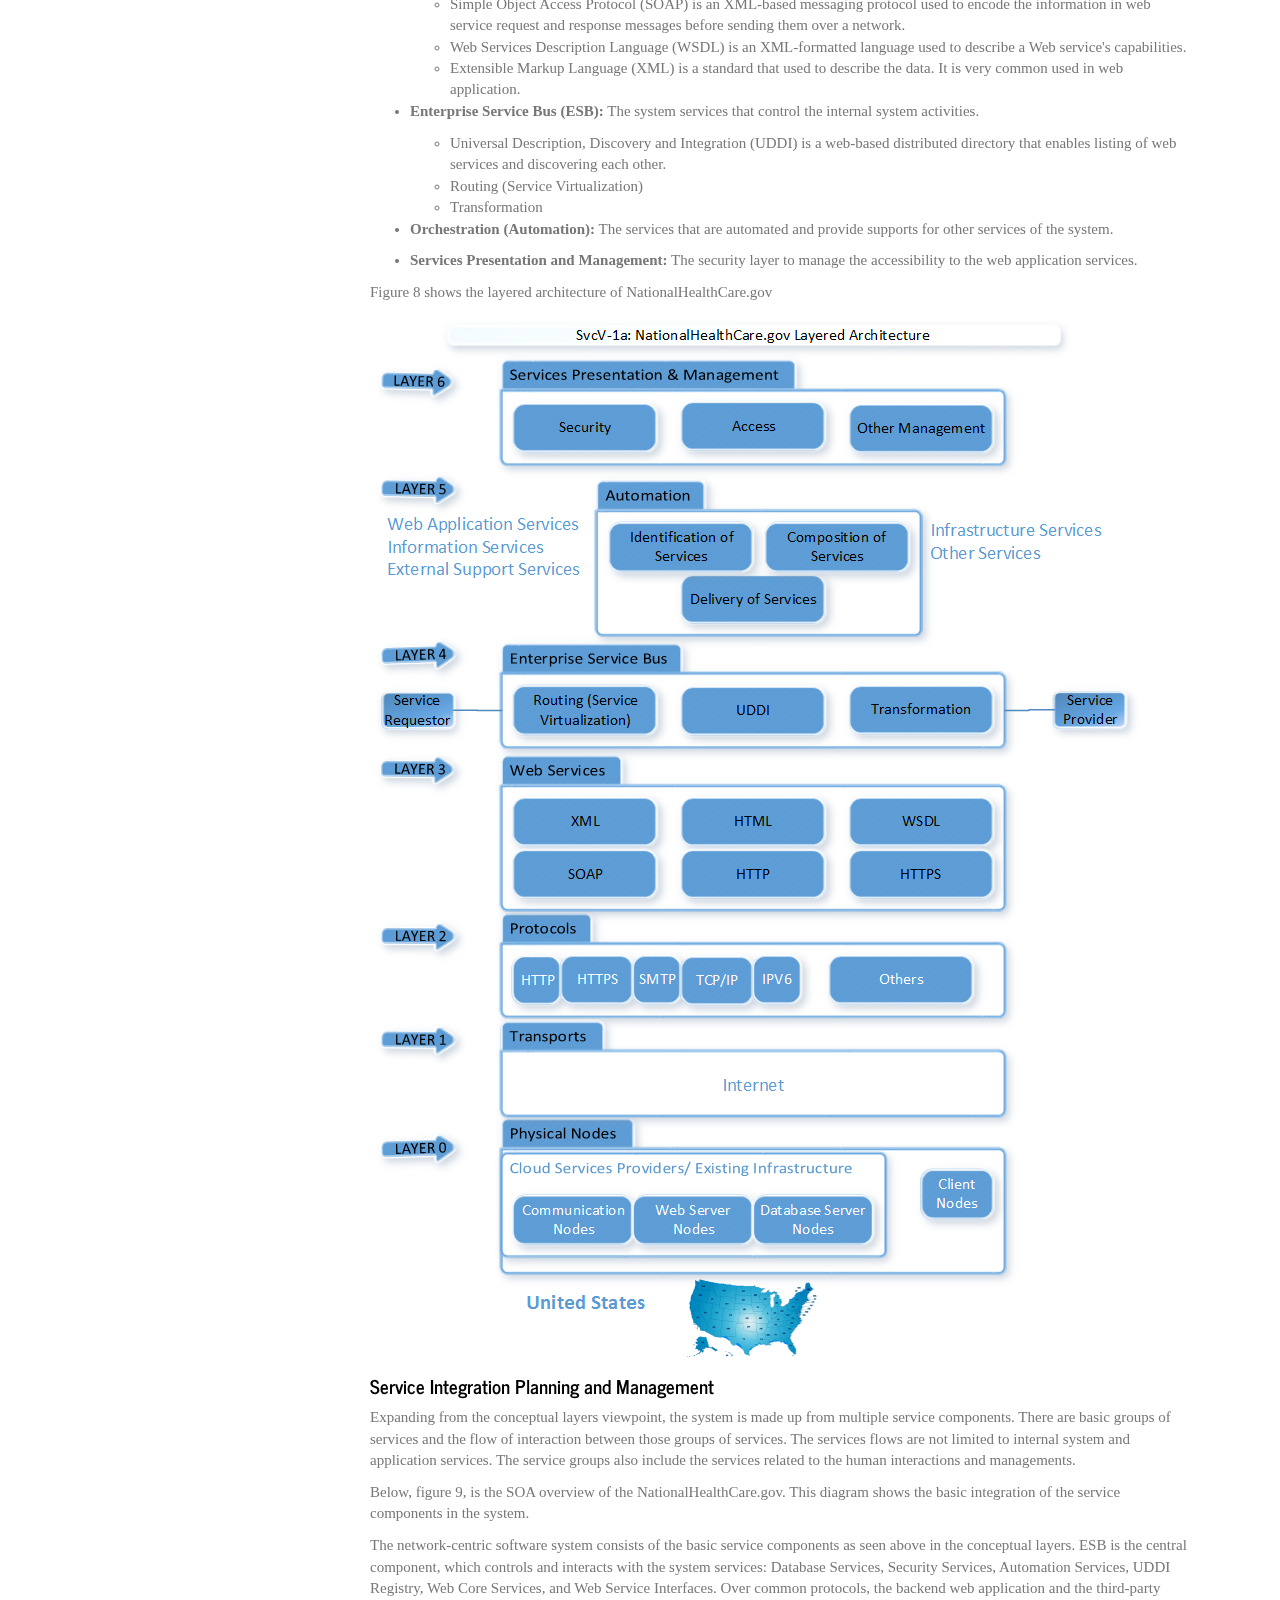
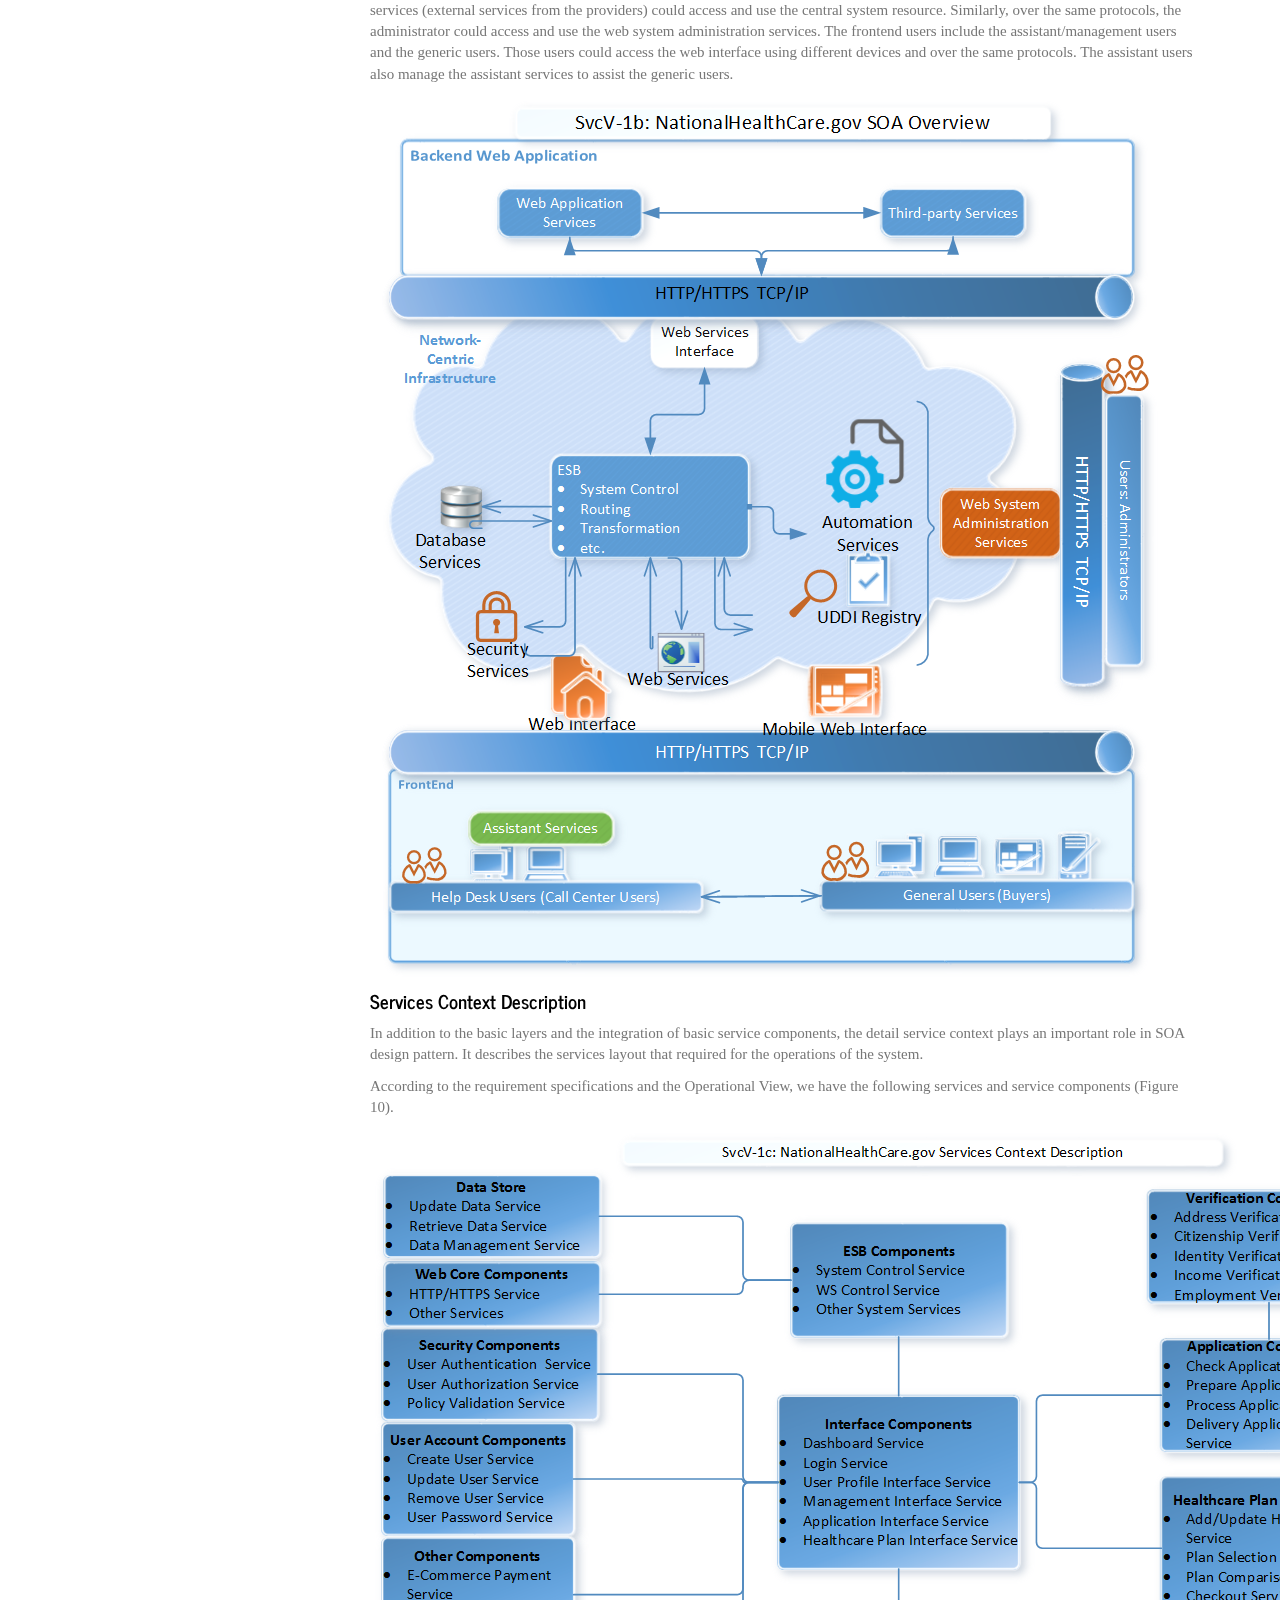
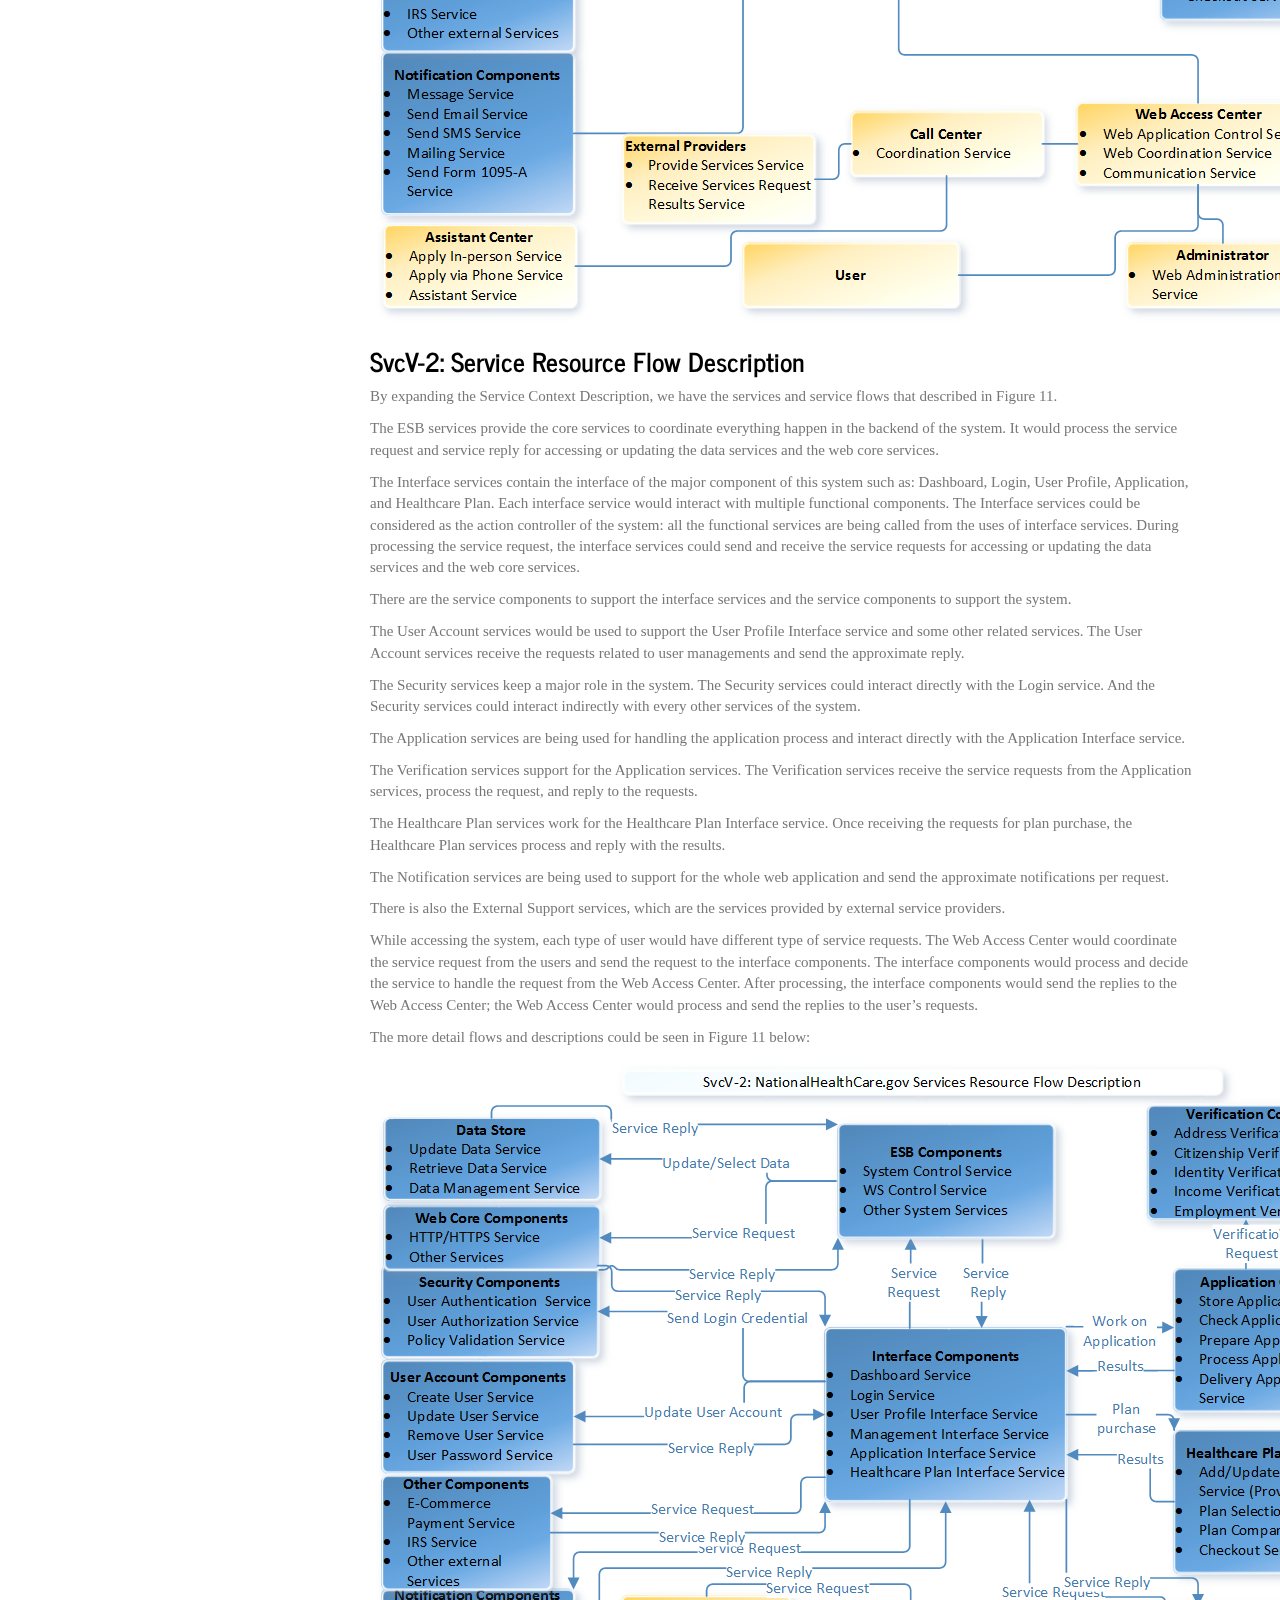
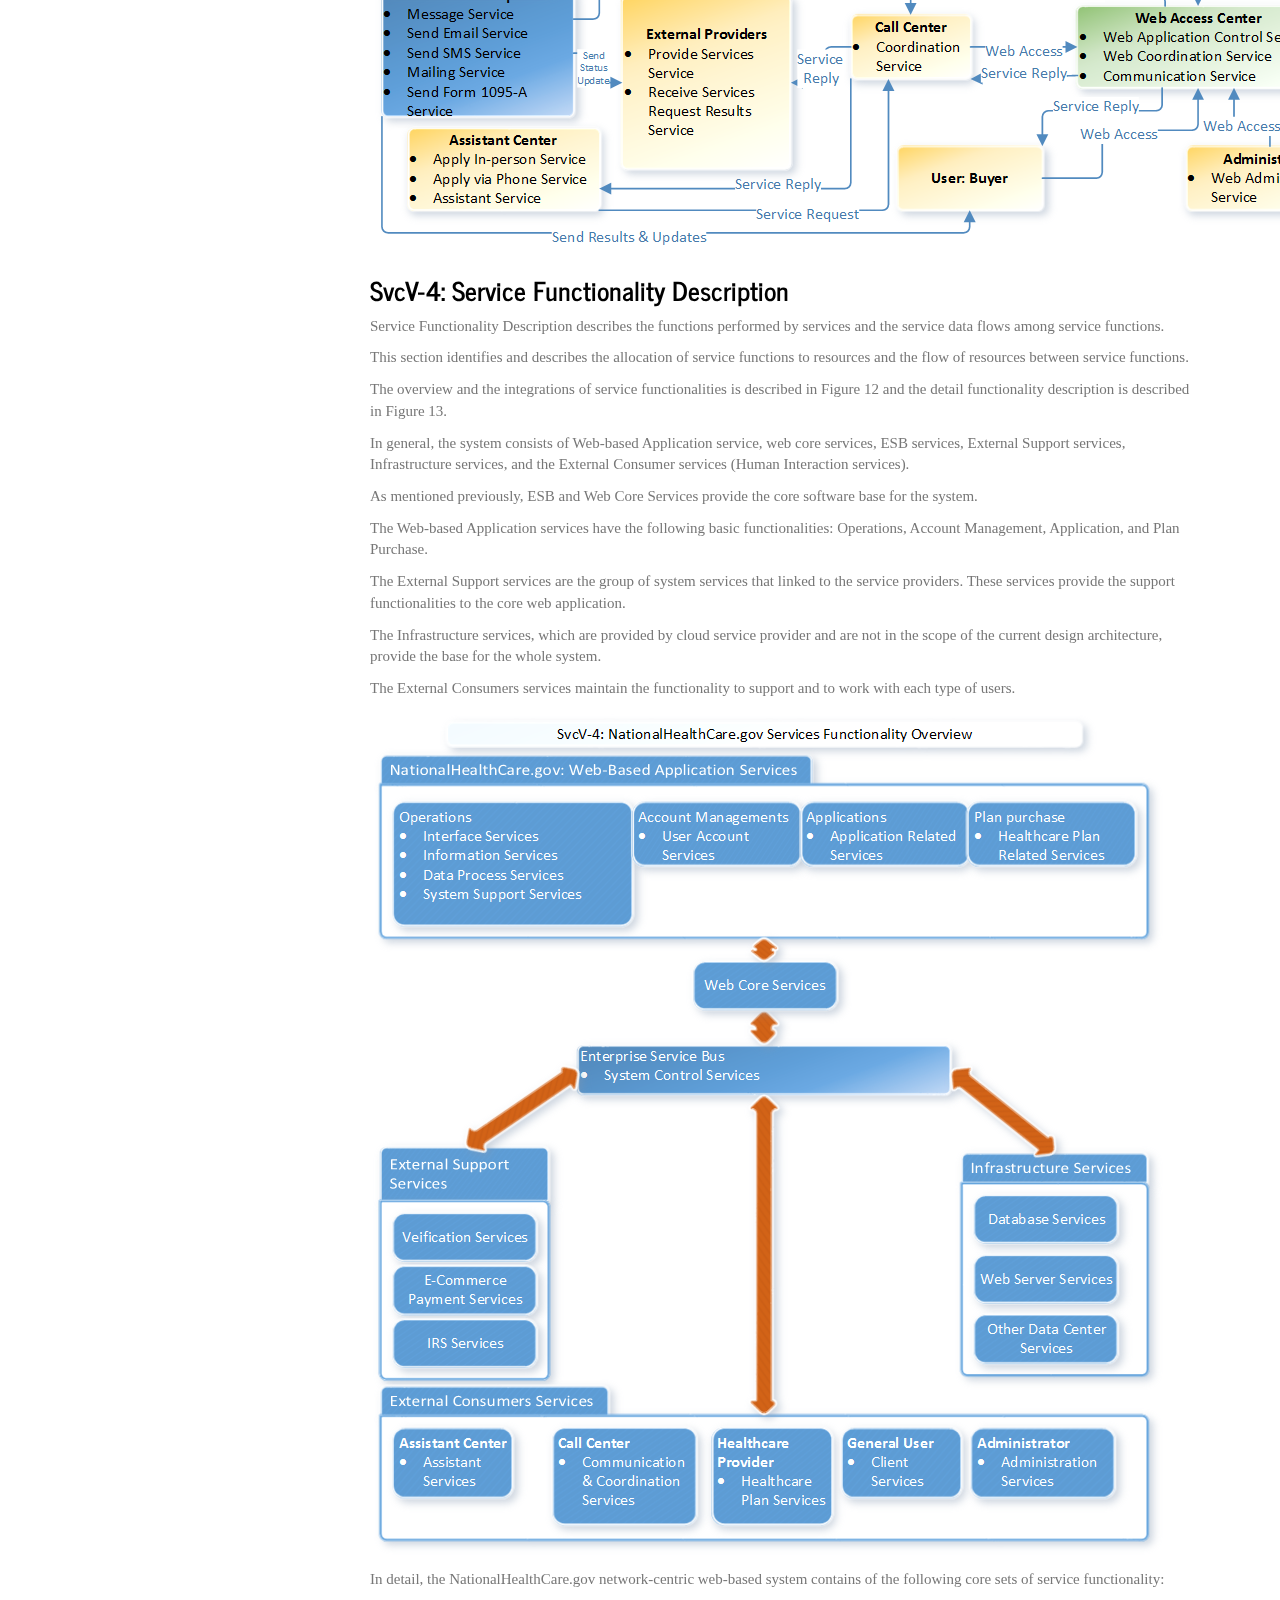
==== commit fff414a1: "more updates" ====
--- a/index.html
+++ b/index.html
@@ -119,18 +119,18 @@
             <div class="col-md-9" role="main">
 
 <h2 id="executive-summary">Executive Summary</h2>
-<p>NationalHealthCare.gov is a network-centric web-based system.  Its system architecture is complex and could not be described from a single viewpoint. The Department of Defense Architecture Framework (DoDAF) models are used to create the multiple viewpoints architecture for this system. By using DoDAF models, the system architecture is represented by:</p>
+<p>NationalHealthCare.gov is a network-centric software system. Its system architecture is complex and could not be described from a single viewpoint. The Department of Defense Architecture Framework (DoDAF) models are used to create the multiple viewpoints architecture for this system. By using DoDAF models, the system architecture is represented by:</p>
 <ul>
 <li>Operational Viewpoint (OV)<ul>
-<li>OV-1: High-Level Operational Concept Graphic </li>
-<li>OV-2: Operational Resource Flow Description </li>
-<li>OV-5b: Operational Activity </li>
+<li>OV-1: High-Level Operational Concept Graphic</li>
+<li>OV-2: Operational Resource Flow Description</li>
+<li>OV-5b: Operational Activity</li>
 </ul>
 </li>
 <li>System Viewpoint (SV)<ul>
-<li>SV-1: Systems Interface Description </li>
+<li>SV-1: Systems Interface Description</li>
 <li>SV-2: Systems Resource Flow Description</li>
-<li>SV-4: Systems Functionality Description </li>
+<li>SV-4: Systems Functionality Description</li>
 </ul>
 </li>
 <li>Service Viewpoint (SvcV)<ul>
@@ -141,9 +141,9 @@
 </li>
 </ul>
 <h2 id="introduction">Introduction</h2>
-<p>On March 23, 2010, President Obama signed into law The Patient Protection and Affordable Care Act (ACA), which require every American to obtain health insurance or pay a penalty <a href="#ref1">[1]</a>.  The purpose of the ACA is to make insurance more affordable by reducing insurance premiums and out-of-pocket cost for Americans who previously could not afford insurance<a href="#ref1">[1]</a>.  Furthermore, the law prevents insurance companies from denying Americans health insurance based on pre-existing conditions.  Additional benefits of the ACA includes but not limited to no-cost preventative care, coverage for young adults under the age of 26, and no cancellation or lifetime limits on care. </p>
-<p>The purpose of this Architecture Specification Document (ASD) is to describe the operational, system, and service views of the healthcare marketplace.  The healthcare marketplace in tended to provide American individuals and families another way to purchase healthcare insurance online through state or federal healthcare marketplace.  Low and middle class Americans will have the option to purchase federally regulated and subsidized insurance through the online marketplace.  For individuals who fall below the Federal Poverty Level, the marketplace will help them determine the amount of subsidies or Premium Tax Credit.  </p>
-<p>The healthcare marketplace (referred to as the healthcare.gov) shall provide Americans with online capabilities to compare health plans, enroll in a chosen health plan, and calculate any subsidies or credits.  The marketplace shall display available plans to User based on the types of plans including Bronze, Silver, Gold and Platinum.  The marketplace shall provide an intuitive user interface that allows User to compare the different types of plans based on their medical needs.  In addition, the marketplace shall provide User the option to enroll in the chosen health plan.  The marketplace shall validate User’s eligibility including but not limited to the validity of the SSN, legal resident, employment status, income, and citizenship.  Furthermore, the marketplace shall calculate any subsidies and/or credits that the User qualifies based on employment and income levels.</p>
+<p>On March 23, 2010, President Obama signed into law The Patient Protection and Affordable Care Act (ACA), which require every American to obtain health insurance or pay a penalty<a href="#ref1">[1]</a>. The purpose of the ACA is to make insurance more affordable by reducing insurance premiums and out-of-pocket cost for Americans who previously could not afford insurance<a href="#ref1">[1]</a>. Furthermore, the law prevents insurance companies from denying Americans health insurance based on pre-existing conditions. Additional benefits of the ACA includes but not limited to no-cost preventative care, coverage for young adults under the age of 26, and no cancellation or lifetime limits on care.</p>
+<p>The purpose of this Architecture Specification Document (ASD) is to describe the operational, system, and service views of the healthcare marketplace. The healthcare marketplace provides American individuals and families another way to purchase healthcare insurance online through state or federal healthcare marketplace. Low and middle class Americans will have the option to purchase federally regulated and subsidized insurance through the online marketplace. For individuals who fall below the Federal Poverty Level, the marketplace will help them determine the amount of subsidies or Premium Tax Credit.  </p>
+<p>The healthcare marketplace (referred to as the healthcare.gov) shall provide Americans with online capabilities to compare health plans, enroll in a chosen health plan, and calculate any subsidies or credits. The marketplace shall display available plans to User based on the types of plans including Bronze, Silver, Gold and Platinum. The marketplace shall provide an intuitive user interface that allows User to compare the different types of plans based on their medical needs. In addition, the marketplace shall provide User the option to enroll in the chosen health plan. The marketplace shall validate User’s eligibility including but not limited to the validity of the SSN, legal resident, employment status, income, and citizenship.  Furthermore, the marketplace shall calculate any subsidies and/or credits that the User qualifies based on employment and income levels.</p>
 <p>Currently, there are no web-based healthcare marketplaces that are available for the general public to purchase healthcare plan to meet the ACA requirements.  Hence, the government is seeking a contractor to build a cloud-based healthcare marketplace that allows users to browse, apply, and purchase healthcare plans.  Specifically, the healthcare marketplace needs to address the following challenges:</p>
 <ol>
 <li>Provide users with a user-friendly web application interface to browse, compare, apply, and purchase healthcare plans online using the Internet</li>
@@ -155,87 +155,169 @@
 <li>Leverage third-party services and products to streamline the application and plan purchase process including verification and online payment services</li>
 <li>Report individuals and their employers to the Internal Revenue Service</li>
 </ol>
-<p>Moreover, healthcare providers will offer users’ healthcare plans through the marketplace.  These plans will be received and updated by the healthcare.gov system.  BPC intends to leverage commercial-off-the-shelf provides and services to expedite the development effort and minimize capital cost.  These third-party services include employment and income verification, address verification, and e-commerce payment.     </p>
-<p>The development of this healthcare marketplace will be funded through the Department of Health and Human Services (HHS) <a href="#ref2">[2]</a>.  Specifically, the Centers for Medicare and Medicaid Services (CMS) have obligated in excess of $840 million dollars to develop the healthcare marketplace.  It is the intent of the Blue Point Consulting to develop the healthcare marketplace in concert with Accenture; and to maintain the website on an ongoing basis.</p>
-<p>Blue Point Consulting (BPC) was founded in 2005 and headquarters in Reston, Virginia as a software development company.  BPC was awarded their first contract through the Small Business Innovation Research (SBIR) program.  BPC received Phase I and Phase II funding by the US Navy to research and develop innovative methods to seamlessly integrate a common operating picture across various government agencies using cloud computing technologies.  Through the initial SBIR program, BPC have grown to a 400 employees with annual revenue exceeding $50 million dollars.  We believe with our software development and cloud computing expertise will help the Accenture team build a user-friendly, robust, and highly available online healthcare marketplace.
-In support of this project, BPC has hired 35 new information technology professionals, in addition to our current team, to design and develop this web-based healthcare marketplace.  The team consist but not limited to a program manager, project manager, requirements analysts, system architecture, software developers, network engineers, quality assurance and control specialist, release and deployment engineers.  The team will support all phases of the software development life-cycle until the initial baseline release.  After the initial production release, BCP will reduce the team size to address bug fixes and future enhancements and commensurate with the price schedule.</p>
-<p>BPC intends to maintain and enhance the healthcare marketing place after the initial development effort.  This effort is part of the three base year contract.  The maintenance and enhancement of the healthcare marketplace includes new functionality, bug fixes to the website, data updates from third-party providers, generate and deliver reports to the internal revenue service, resolve account management issues, and address payment processing problems.  The intent of these services are: 1) to provide users of the healthcare marketplace with a good buying experience, 2) provider users numerous options to purchase the healthcare plans, 3) provide the latest healthcare plans and cost, 4) provide a highly-available, reliable, and intuitive application, and 5) meet the ACA requirements.</p>
-<p>BPC proposed a firm-fixed priced contract to support this project, using the labor categories and software development licenses outlined in the General Administration Services (GSA) pricing.  All travel expenses will be considered out-of-pocket and billed in the government as required.  All hardware and server software licenses will be considered outside the scope of this project. The price proposal is a three year base contract with 5 option years as specified in the cost proposal.  BPC believes that we are offering the government with the best solution and best value to develop a highly robust system within a very aggressive timeframe.  In addition, since BPC is a Virginia based company, this project will help generate revenue for the Commonwealth and for US small businesses.</p>
+<p>Moreover, healthcare providers will offer users’ healthcare plans through the marketplace. These plans will be received and updated by the healthcare.gov system.  BPC intends to leverage commercial-off-the-shelf provides and services to expedite the development effort and minimize capital cost. These third-party services include employment and income verification, address verification, and e-commerce payment.</p>
+<p>The development of this healthcare marketplace will be funded through the Department of Health and Human Services (HHS) <a href="#ref2">[2]</a>. Specifically, the Centers for Medicare and Medicaid Services (CMS) have obligated in excess of $840 million dollars to develop the healthcare marketplace. It is the intent of the Blue Point Consulting to develop the healthcare marketplace in concert with Accenture; and to maintain the website on an ongoing basis.</p>
+<p>Blue Point Consulting (BPC) was founded in 2005 and headquarters in Reston, Virginia as a software development company. BPC was awarded their first contract through the Small Business Innovation Research (SBIR) program. BPC received Phase I and Phase II funding by the US Navy to research and develop innovative methods to seamlessly integrate a common operating picture across various government agencies using cloud computing technologies. Through the initial SBIR program, BPC have grown to a 400 employees with annual revenue exceeding $50 million dollars.  We believe with our software development and cloud computing expertise will help the Accenture team build a user-friendly, robust, and highly available online healthcare marketplace.</p>
+<p>In support of this project, BPC has hired 35 new information technology professionals, in addition to our current team, to design and develop this web-based healthcare marketplace.  The team consist but not limited to a program manager, project manager, requirements analysts, system architecture, software developers, network engineers, quality assurance and control specialist, release and deployment engineers.  The team will support all phases of the software development life-cycle until the initial baseline release.  After the initial production release, BCP will reduce the team size to address bug fixes and future enhancements and commensurate with the price schedule.</p>
+<p>BPC intends to maintain and enhance the healthcare marketing place after the initial development effort.  This effort is part of the three base year contract. The maintenance and enhancement of the healthcare marketplace includes new functionality, bug fixes to the website, data updates from third-party providers, generate and deliver reports to the internal revenue service, resolve account management issues, and address payment processing problems.  The intent of these services are: 1) to provide users of the healthcare marketplace with a good buying experience, 2) provider users numerous options to purchase the healthcare plans, 3) provide the latest healthcare plans and cost, 4) provide a highly-available, reliable, and intuitive application, and 5) meet the ACA requirements.</p>
+<p>BPC proposed a firm-fixed priced contract to support this project, using the labor categories and software development licenses outlined in the General Administration Services (GSA) pricing. All travel expenses will be considered out-of-pocket and billed in the government as required.  All hardware and server software licenses will be considered outside the scope of this project. The price proposal is a three year base contract with 5 option years as specified in the cost proposal. BPC believes that we are offering the government with the best solution and best value to develop a highly robust system within a very aggressive timeframe. In addition, since BPC is a Virginia based company, this project will help generate revenue for the Commonwealth and for US small businesses.</p>
 <h2 id="architecture-specification">Architecture Specification</h2>
-<p>This section describes the system architecture of the healthcare.gov system including the operational views, system views, and service views.  The purpose of this document, among other factors, are to describe the scope of the architecture, determine the data required to support the system, conduct and analyze the architectural impact of the system, and identify key stakeholders.</p>
+<p>This section describes the system architecture of the healthcare.gov system including the operational views, system views, and service views. This document describes the scope of the architecture, determines the data required to support the system, conducts and analyzes the architectural impact of the system, and identifies key stakeholders.</p>
 <h2 id="operational-viewpoint">Operational Viewpoint</h2>
 <h3 id="ov-1-high-level-operational-concept-graphic">OV-1: High-Level Operational Concept Graphic</h3>
 <p>The high-level operational concept view depicted in figure 1 below shows how the cloud-based healthcare marketplace will operate in the context of users, healthcare providers, government agencies, and third-party vendors.</p>
-<p>[Figure 1 - Operational Concept of the Healthcare.gov]</p>
-<p>The healthcare marketplace is hosted by an authorized cloud service provider who complies with the FedRamp requirements.  By leveraging the FedRamp cloud service provider, the government’s certification and accreditation requirements will be met.  In addition, this will reduce capital cost for hardware and software acquisition, reduce any delays as a result of the procurement process, and maximize the return on investment.</p>
-<p>General users will have the ability to browse, apply and purchase health plans using a web-browser.  The healthcare marketplace is accessible from any geographic location using a broadband network connection.  Users who do not have access to the Internet or those who need additional assistance use their local call center.  The call center will browse, apply, and purchase on the users behalf.  Lastly, the system administrator will have the ability to create, reset, or update the user’s login account.  </p>
-<p>Healthcare Insurance Providers will send BCP monthly insurance plans.  The plans will be updated into the healthcare marketplace system and made available within the acceptable timeframe defined in the Service Level Agreement.</p>
-<p>The healthcare marketplace will leverage third-party partners who will provide e-commerce payment services, employment and income verification, and address verification capabilities.  The address verification is used to ensure that the user’s address is most current, accurate, and within the United States and its territories.  The employment and income verification is to mitigate fraudulent activities for the purposes of calculating subsidies and employer reporting.  The e-commerce payment service is used to process the health plan payment.  </p>
+<p><a href="./figures/figure1.png" title="Figure 1 - Operational Concept of the Healthcare.gov"><img src="./figures/figure1.png" width="100%" title="Figure 1 - Operational Concept of the Healthcare.gov" alt="Figure 1 - Operational Concept of the Healthcare.gov"></a></p>
+<p>The healthcare marketplace is hosted by an authorized cloud service provider who complies with the FedRamp requirements. By leveraging the FedRamp cloud service provider, the government’s certification and accreditation requirements will be met.  In addition, this will reduce capital cost for hardware and software acquisition, reduce any delays as a result of the procurement process, and maximize the return on investment.</p>
+<p>General users will have the ability to browse, apply and purchase health plans using a web-browser.  The healthcare marketplace is accessible from any geographic location using a broadband network connection.  Users who do not have access to the Internet or those who need additional assistance use their local call center. The call center will browse, apply, and purchase on the users behalf. Lastly, the system administrator will have the ability to create, reset, or update the user’s login account.</p>
+<p>Healthcare Insurance Providers will send BCP monthly insurance plans. The plans will be updated into the healthcare marketplace system and made available within the acceptable timeframe defined in the Service Level Agreement.</p>
+<p>The healthcare marketplace will leverage third-party partners who will provide e-commerce payment services, employment and income verification, and address verification capabilities. The address verification is used to ensure that the user’s address is most current, accurate, and within the United States and its territories. The employment and income verification is to mitigate fraudulent activities for the purposes of calculating subsidies and employer reporting. The e-commerce payment service is used to process the health plan payment.  </p>
 <h3 id="ov-2-operational-resource-flow-description">OV-2: Operational Resource Flow Description</h3>
-<p>The purpose of the operational resource flow as depicted in figure 2 is to illustrate how resources flow within the healthcare marketplace system.  General user enters their personal, health, and employment information as part of the application process. This information is used to determine if the user qualifies for subsidies.  Similarly, the Call Center user can perform the same operation on behalf of the user.  In the event that the user is unable to login or create an account, the System Administrator can create, update, or reset the user’s account including their password.  </p>
-<p>During the application process, the healthcare.gov system will invoke the address verification web service.  The healthcare.gov will send the user’s residential address and expects a result code to be returned.  Similarly, the healthcare.gov will send the user’s employer and income information to the Employment &amp; Income verification service.  This is to ensure that the user is employed at the company and at the income stated.  Lastly, the healthcare.gov will verify that the user’s social security is valid by querying the database that houses the latest social security numbers.  The database contains the SSN and active status that the Social Security Administration provides BPC on a monthly basis.  After the user selects the healthcare plan for purchase, the credit card or bank information is sent to the e-Commerce payment provider to perform the actual transaction.  If successful, the payment is debited from the user’s account and paid to the healthcare provider.  </p>
-<p>[Figure 2 - Operational Resource Flow of the Healthcare.gov]</p>
+<p>The purpose of the operational resource flow as depicted in figure 2 is to illustrate how resources flow within the healthcare marketplace system.  General user enters their personal, health, and employment information as part of the application process.  This information is used to determine if the user qualifies for subsidies.  Similarly, the Call Center user can perform the same operation on behalf of the user.  In the event that the user is unable to login or create an account, the System Administrator can create, update, or reset the user’s account including their password.</p>
+<p>During the application process, the healthcare.gov system will invoke the address verification web service. The healthcare.gov will send the user’s residential address and expects a result code to be returned. Similarly, the healthcare.gov will send the user’s employer and income information to the Employment &amp; Income verification service. This is to ensure that the user is employed at the company and at the income stated. Lastly, the healthcare.gov will verify that the user’s social security is valid by querying the database that houses the latest social security numbers. The database contains the SSN and active status that the Social Security Administration provides BPC on a monthly basis. After the user selects the healthcare plan for purchase, the credit card or bank information is sent to the e-Commerce payment provider to perform the actual transaction. If successful, the payment is debited from the user’s account and paid to the healthcare provider.  </p>
+<p><a href="./figures/figure2.png" title="Figure 2 - Operational Resource Flow of the Healthcare.gov"><img src="./figures/figure2.png" width="100%" title="Figure 2 - Operational Resource Flow of the Healthcare.gov" alt="Figure 2 - Operational Resource Flow of the Healthcare.gov"></a></p>
 <h3 id="ov-5b-operational-activity-model">OV-5b: Operational Activity Model</h3>
-<p>The Operational Activity Model in figure 3 and 4 describes operational activities and tasks of the healthcare marketplace system. The figures are grouped into four categories: Users, the healthcare.gov system, the Cloud Service Providers, and the Data Providers.  The intent is to delineate the roles and responsibility for each activity.</p>
-<p>[Figure 3 - Operational Activity Model for the Healthcare.gov]</p>
-<p>The User category encompasses both General Users and Call Center Users.  Call Center Users will operate the system on behalf of the user in the call centers.  The diagram depicts the high-level activities of users including account creation, application login, browse and compare healthcare plans, apply for and review the status of the application results, and purchase and update the healthcare plan.</p>
-<p>When the user wants to browse and compare healthcare plans, the request is sent to the healthcare.gov system.  The healthcare.gov evaluates the browse criteria, retrieve the plans from the service providers based on the criteria, identify the plans, and format the results and display to the user.  The cloud service provider returns the result from a data repository that has been pre-processed containing the healthcare plans and its offerings.</p>
-<p>The application request and update invoked by the user is sent to the healthcare.gov system.  The healthcare.gov system perform a series of real-time verification as depicted in the figure 3 including verify the social security number to ensure that it is valid, verify the residential address for completeness and deliverability, and verify the employment and income level.  The SSN verification is performed using the healthcare.gov services, which uses the SSA data that is sent to the healthcare.gov on a monthly basis.  The address and employment/income verification services are performed in real-time using third-party providers including USPS and Experian.  If the verification process is successful, the system will determine and calculate any applicable subsidies that the user is entitled.  The result is delivered to the user and the application data is stored in the healthcare.gov database.</p>
-<p>After the user has selected the healthcare plan for purchase, the request is made by the user and sent to the healthcare.gov system as illustrated in figure 3.  The healthcare.gov system processes the request including calculating the final cost, apply subsidies, and invoke a third-party cloud-service payment system to conduct the e-commerce transaction.  The confirmation result along is returned to the user.</p>
-<p>Users have the ability to create an account on the healthcare.gov website.  When the user initiates the request, the healthcare.gov perform a verification process, stores the account information in the data store, emails the user using the cloud service, and returns the result to the user.  A similar process occurs when the user logs into the healthcare.gov system.  The system authenticates and authorizes the user and logs the user into the system.  For a system administrator, the healthcare.gov allows the administrator to update the user’s password and account information as shown in figure 4. The healthcare.gov service emails the updated password to the user while the system stores the information in a data store.</p>
-<p>[Figure 4 - Operational Activity Model (continued) for the Healthcare.gov]</p>
+<p>The Operational Activity Model in figure 3 and 4 describes operational activities and tasks of the healthcare marketplace system. The figures are grouped into four categories: Users, the healthcare.gov system, the Cloud Service Providers, and the Data Providers. The intent is to delineate the roles and responsibility for each activity.</p>
+<p><a href="./figures/figure3.png" title="Figure 3 - Operational Activity Model for the Healthcare.gov"><img src="./figures/figure3.png" width="100%" title="Figure 3 - Operational Activity Model for the Healthcare.gov" alt="Figure 3 - Operational Activity Model for the Healthcare.gov"></a></p>
+<p>The User category encompasses both General Users and Call Center Users. Call Center Users will operate the system on behalf of the user in the call centers. The diagram depicts the high-level activities of users including account creation, application login, browse and compare healthcare plans, apply for and review the status of the application results, and purchase and update the healthcare plan.</p>
+<p>When the user wants to browse and compare healthcare plans, the request is sent to the healthcare.gov system. The healthcare.gov evaluates the browse criteria, retrieve the plans from the service providers based on the criteria, identify the plans, and format the results and display to the user. The cloud service provider returns the result from a data repository that has been pre-processed containing the healthcare plans and its offerings.</p>
+<p>The application request and update invoked by the user is sent to the healthcare.gov system.  The healthcare.gov system perform a series of real-time verification as depicted in the figure 3 including verify the social security number to ensure that it is valid, verify the residential address for completeness and deliverability, and verify the employment and income level. The SSN verification is performed using the healthcare.gov services, which uses the SSA data that is sent to the healthcare.gov on a monthly basis.  The address and employment/income verification services are performed in real-time using third-party providers including USPS and Experian. If the verification process is successful, the system will determine and calculate any applicable subsidies that the user is entitled. The result is delivered to the user and the application data is stored in the healthcare.gov database.</p>
+<p>After the user has selected the healthcare plan for purchase, the request is made by the user and sent to the healthcare.gov system as illustrated in figure 3. The healthcare.gov system processes the request including calculating the final cost, apply subsidies, and invoke a third-party cloud-service payment system to conduct the e-commerce transaction. The confirmation result along is returned to the user.
+Users have the ability to create an account on the healthcare.gov website. When the user initiates the request, the healthcare.gov perform a verification process, stores the account information in the data store, emails the user using the cloud service, and returns the result to the user. A similar process occurs when the user logs into the healthcare.gov system. The system authenticates and authorizes the user and logs the user into the system. For a system administrator, the healthcare.gov allows the administrator to update the user’s password and account information as shown in figure 4. The healthcare.gov service emails the updated password to the user while the system stores the information in a data store.</p>
+<p><img alt="Figure 4 - Operational Activity Model (continued) for the Healthcare.gov" src="./figures/figure4.png" /></p>
 <h2 id="systems-viewpoint">Systems Viewpoint</h2>
 <h3 id="sv-1-systems-interface-description">SV-1: Systems Interface Description</h3>
+<p><a href="./figures/figure5.jpg" title="Figure 5"><img src="./figures/figure5.jpg" width="100%" title="Figure 5" alt="Figure 5"></a></p>
 <h3 id="sv-2-systems-resources-flow-description">SV-2: Systems Resources  Flow Description</h3>
+<p><img alt="Figure 6" src="./figures/figure6.jpg" /></p>
 <h3 id="sv-3-systems-functionality-description">SV-3: Systems Functionality  Description</h3>
+<p><img alt="Figure 7" src="./figures/figure7.jpg" /></p>
 <h2 id="services-viewpoint">Services Viewpoint</h2>
-<p>We have defined the Operational resources in OV-2. Those resources need to be supported by one or more services. In this section, we continue to architect NationalHealthCare.gov network-centric web-based system from the services viewpoints. </p>
+<p>In previous section, we have defined the Operational resources in OV-2. Those resources need to be supported by one or more services. In this section, we continue to architect NationalHealthCare.gov network-centric software system from the services viewpoints.</p>
 <p>With the service viewpoint models, we could identify and associate the service resources to the operational and capability requirements.</p>
 <h3 id="svcv-1-service-context-description">SvcV-1: Service Context Description</h3>
-<h4 id="service-concepts">Service Concepts</h4>
-<p>The requirement is to design a network-centric web-based system. Therefore, we will go from the conceptual layer of the service architecture in order to identify and to define the major service components.
-NationalHealthCare.gov network-centric web-based system includes:
-- Physical nodes &amp; Transportation: The network of server and client computers that are connected over the Internet.
-- Protocols: Common protocols for network and web services.
-- Web Core Services: The core services that provide supports for the main web application services.
-- Enterprise Service Bus (ESB): The system services that control the internal system activities.
-- Automation: The services that are automated and provide supports for other services of the system.
-- Service Management: The security layer to manage the accessibility to the services.</p>
-<h4 id="service-options">Service Options</h4>
-<p>By using Service Oriented Architecture (SOA) design pattern, we could show how the components provide services to other components via communications protocols, the Internet network in this case.</p>
-<p>Below is the SOA-based architecture of NationalHealthCare.gov:</p>
-<h4 id="service-resource-flow-requirements">Service Resource Flow Requirements</h4>
-<p>Services are not limited to internal system functions and can include Human Computer Interface (HCI) and Graphical User Interface (GUI) functions or functions that consume or produce service data to or from service functions. The external service data providers and consumers can be used to represent the human that interacts with the service.</p>
-<h4 id="capability-integration-planning">Capability integration Planning</h4>
-<h4 id="service-integration-management">Service integration Management</h4>
-<h4 id="service-operational-planning">Service Operational Planning</h4>
+<h4 id="service-concepts-and-service-options">Service Concepts and Service Options</h4>
+<p>The requirement is to design a network-centric software system. For this section, by using Service Oriented Architecture (SOA) design pattern, we could show how the components provide services to other components via communications protocols, the Internet network in this case.</p>
+<p>First of all, by going over the conceptual layer of the service architecture, we could identify and to define the major service components.</p>
+<p>The NationalHealthCare.gov network-centric software system includes:</p>
+<ul>
+<li>
+<p><strong>Physical nodes &amp; Transportation:</strong> The network of server and client computers that are connected over the Internet. As mentioned in Operational Viewpoint, the authorized and qualified cloud service providers will provide the based infrastructure for this system. In our design pattern, we will mention but do not focus on the physical infrastructure services.</p>
+</li>
+<li>
+<p><strong>Protocols:</strong> In our design, this software system will use the common protocols for network and web services.</p>
+<ul>
+<li>Transmission Control Protocol / Internet Protocol (TCP/IP)</li>
+<li>IPv6 Internet Protocol Version 6 (IPv6)
+-Simple Network Management Protocol (SNMP)</li>
+</ul>
+</li>
+<li>
+<p><strong>Web Core Services:</strong> Those could be considered as the software infrastructure services. The cloud service provider will provide the core services that supports for the main web application services. The web core services are defined depending on the technologies that will be used in the application. Some highlighted services are:</p>
+<ul>
+<li>Hypertext Markup Language (HTML) is the standard markup language used to create web pages.</li>
+<li>Hypertext Transfer Protocol (HTTP) is an application-level protocol for distributed, collaborative, hypermedia information systems. HTTP is the foundation of data communication for the World Wide Web (WWW).</li>
+<li>HTTP over Transport Layer Security (TLS), prefer as HTTPS, is the communication protocol for secure communication over a computer network.</li>
+<li>Simple Object Access Protocol (SOAP) is an XML-based messaging protocol used to encode the information in web service request and response messages before sending them over a network.</li>
+<li>Web Services Description Language (WSDL) is an XML-formatted language used to describe a Web service's capabilities.</li>
+<li>Extensible Markup Language (XML) is a standard that used to describe the data. It is very common used in web application.</li>
+</ul>
+</li>
+<li>
+<p><strong>Enterprise Service Bus (ESB):</strong> The system services that control the internal system activities.</p>
+<ul>
+<li>Universal Description, Discovery and Integration (UDDI) is a web-based distributed directory that enables listing of web services and discovering each other.</li>
+<li>Routing (Service Virtualization)</li>
+<li>Transformation</li>
+</ul>
+</li>
+<li>
+<p><strong>Orchestration (Automation):</strong> The services that are automated and provide supports for other services of the system.</p>
+</li>
+<li>
+<p><strong>Services Presentation and Management:</strong> The security layer to manage the accessibility to the web application services.</p>
+</li>
+</ul>
+<p>Figure 8 shows the layered architecture of NationalHealthCare.gov</p>
+<p><img alt="Figure 8" src="./figures/figure8.png" /></p>
+<h4 id="service-integration-planning-and-management">Service Integration Planning and Management</h4>
+<p>Expanding from the conceptual layers viewpoint, the system is made up from multiple service components. There are basic groups of services and the flow of interaction between those groups of services. The services flows are not limited to internal system and application services. The service groups also include the services related to the human interactions and managements.</p>
+<p>Below, figure 9, is the SOA overview of the NationalHealthCare.gov. This diagram shows the basic integration of the service components in the system.</p>
+<p>The network-centric software system consists of the basic service components as seen above in the conceptual layers. ESB is the central component, which controls and interacts with the system services: Database Services, Security Services, Automation Services, UDDI Registry, Web Core Services, and Web Service Interfaces. Over common protocols, the backend web application and the third-party services (external services from the providers) could access and use the central system resource. Similarly, over the same protocols, the administrator could access and use the web system administration services. The frontend users include the assistant/management users and the generic users. Those users could access the web interface using different devices and over the same protocols. The assistant users also manage the assistant services to assist the generic users.</p>
+<p><img alt="Figure 9" src="./figures/figure9.png" /></p>
+<h4 id="services-context-description">Services Context Description</h4>
+<p>In addition to the basic layers and the integration of basic service components, the detail service context plays an important role in SOA design pattern. It describes the services layout that required for the operations of the system.</p>
+<p>According to the requirement specifications and the Operational View, we have the following services and service components (Figure 10).</p>
+<p><img alt="Figure 10" src="./figures/figure10.png" /></p>
 <h3 id="svcv-2-service-resource-flow-description">SvcV-2: Service Resource Flow Description</h3>
-<p>According to the Requirements and the Service Context Description,</p>
+<p>By expanding the Service Context Description, we have the services and service flows that described in Figure 11.</p>
+<p>The ESB services provide the core services to coordinate everything happen in the backend of the system. It would process the service request and service reply for accessing or updating the data services and the web core services.</p>
+<p>The Interface services contain the interface of the major component of this system such as: Dashboard, Login, User Profile, Application, and Healthcare Plan. Each interface service would interact with multiple functional components. The Interface services could be considered as the action controller of the system: all the functional services are being called from the uses of interface services. During processing the service request, the interface services could send and receive the service requests for accessing or updating the data services and the web core services.</p>
+<p>There are the service components to support the interface services and the service components to support the system.</p>
+<p>The User Account services would be used to support the User Profile Interface service and some other related services. The User Account services receive the requests related to user managements and send the approximate reply.</p>
+<p>The Security services keep a major role in the system. The Security services could interact directly with the Login service. And the Security services could interact indirectly with every other services of the system.</p>
+<p>The Application services are being used for handling the application process and interact directly with the Application Interface service.</p>
+<p>The Verification services support for the Application services. The Verification services receive the service requests from the Application services, process the request, and reply to the requests.</p>
+<p>The Healthcare Plan services work for the Healthcare Plan Interface service. Once receiving the requests for plan purchase, the Healthcare Plan services process and reply with the results.</p>
+<p>The Notification services are being used to support for the whole web application and send the approximate notifications per request.</p>
+<p>There is also the External Support services, which are the services provided by external service providers.</p>
+<p>While accessing the system, each type of user would have different type of service requests.
+The Web Access Center would coordinate the service request from the users and send the request to the interface components. The interface components would process and decide the service to handle the request from the Web Access Center. After processing, the interface components would send the replies to the Web Access Center; the Web Access Center would process and send the replies to the user’s requests.</p>
+<p>The more detail flows and descriptions could be seen in Figure 11 below:</p>
+<p><img alt="Figure 11" src="./figures/figure11.png" /></p>
 <h3 id="svcv-4-service-functionality-description">SvcV-4: Service Functionality Description</h3>
-<p>Service Functionality Description describes the functions performed by services and the service data flows among service functions.
-In this section, we identify and describe the allocation of service functions to resources and the flow of resources between service functions.
-NationalHealthCare.gov network-centric web-based system contains of the following core sets of service functionality:
-- Frontend Web Services
-- Web-based Core Services.
-- Web-based Application Services.
-    - Core function Services
-        - User Management Services
-        - Application Services
-        - Data Processes &amp; Functions Services
-    - Interface Services
-        - User Management Interface Services
-        - User Dashboard Services
-        - Application Interface Services
-        - Healthcare Plan Interface Services
-    - Information Services 
-        - Security Services
-        - Notification Services
-    - External Support Services.
-- Infrastructure Services.
-    - Data Center Services
-    - Networking Services
-        - Communication Connectivity Services</p>
+<p>Service Functionality Description describes the functions performed by services and the service data flows among service functions.</p>
+<p>This section identifies and describes the allocation of service functions to resources and the flow of resources between service functions.</p>
+<p>The overview and the integrations of service functionalities is described in Figure 12 and the detail functionality description is described in Figure 13.</p>
+<p>In general, the system consists of Web-based Application service, web core services, ESB services, External Support services, Infrastructure services, and the External Consumer services (Human Interaction services).</p>
+<p>As mentioned previously, ESB and Web Core Services provide the core software base for the system.</p>
+<p>The Web-based Application services have the following basic functionalities: Operations, Account Management, Application, and Plan Purchase.</p>
+<p>The External Support services are the group of system services that linked to the service providers. These services provide the support functionalities to the core web application.</p>
+<p>The Infrastructure services, which are provided by cloud service provider and are not in the scope of the current design architecture, provide the base for the whole system.</p>
+<p>The External Consumers services maintain the functionality to support and to work with each type of users.</p>
+<p><img alt="Figure 12" src="./figures/figure12.png" /></p>
+<p>In detail, the NationalHealthCare.gov network-centric web-based system contains of the following core sets of service functionality:</p>
+<ul>
+<li>Frontend Web Services.</li>
+<li>Web-based Core Services.</li>
+<li>Web-based Application Services.<ul>
+<li>Core function Services<ul>
+<li>User Management Services</li>
+<li>Application Services</li>
+<li>System Support Services<ul>
+<li>Data Processes &amp; Functions Services</li>
+</ul>
+</li>
+</ul>
+</li>
+<li>Interface Services<ul>
+<li>User Management Interface Services</li>
+<li>User Dashboard Services</li>
+<li>Application Interface Services</li>
+<li>Healthcare Plan Interface Services</li>
+</ul>
+</li>
+<li>Information Services<ul>
+<li>Security Services</li>
+<li>Notification Services</li>
+</ul>
+</li>
+<li>External Support Services.</li>
+</ul>
+</li>
+<li>Infrastructure Services.<ul>
+<li>Data Center Services</li>
+<li>Networking Services<ul>
+<li>Communication Connectivity Services</li>
+</ul>
+</li>
+</ul>
+</li>
+</ul>
+<p><img alt="Figure 13" src="./figures/figure13.png" /></p>
 <h2 id="concluding-remarks">Concluding Remarks</h2>
+<p>This ASD describes the operational, system, and service viewpoints of the network-centric software system called NationalHealthCare.gov. The DoDAF models have been used to describe and present the architecture viewpoints of NationalHealthCare.gov system.</p>
+<p>From the different viewpoints, the architecture of the NationalHealthCare.gov system is complex. It is necessary to review the system from those viewpoints in order to prepare for the steps of software engineering.
+The architecture specifications in this document provide the information to continue with the design specifications.</p>
 <h2 id="referernces">Referernces</h2>
 <p><a name="ref1">[1]</a> “Obamacare Bill: Full PPACA &amp; Related Laws." Obamacare Facts. N.p., n.d. Web. 03 March 2015</p>
 <p><a name="ref2">[2]</a> Pickert,Kate.  “Report: Cost of Healthcare.gov Approaching $1 Billion.” Time.  Time n.d. Web. 30 Jul. 2014</p>
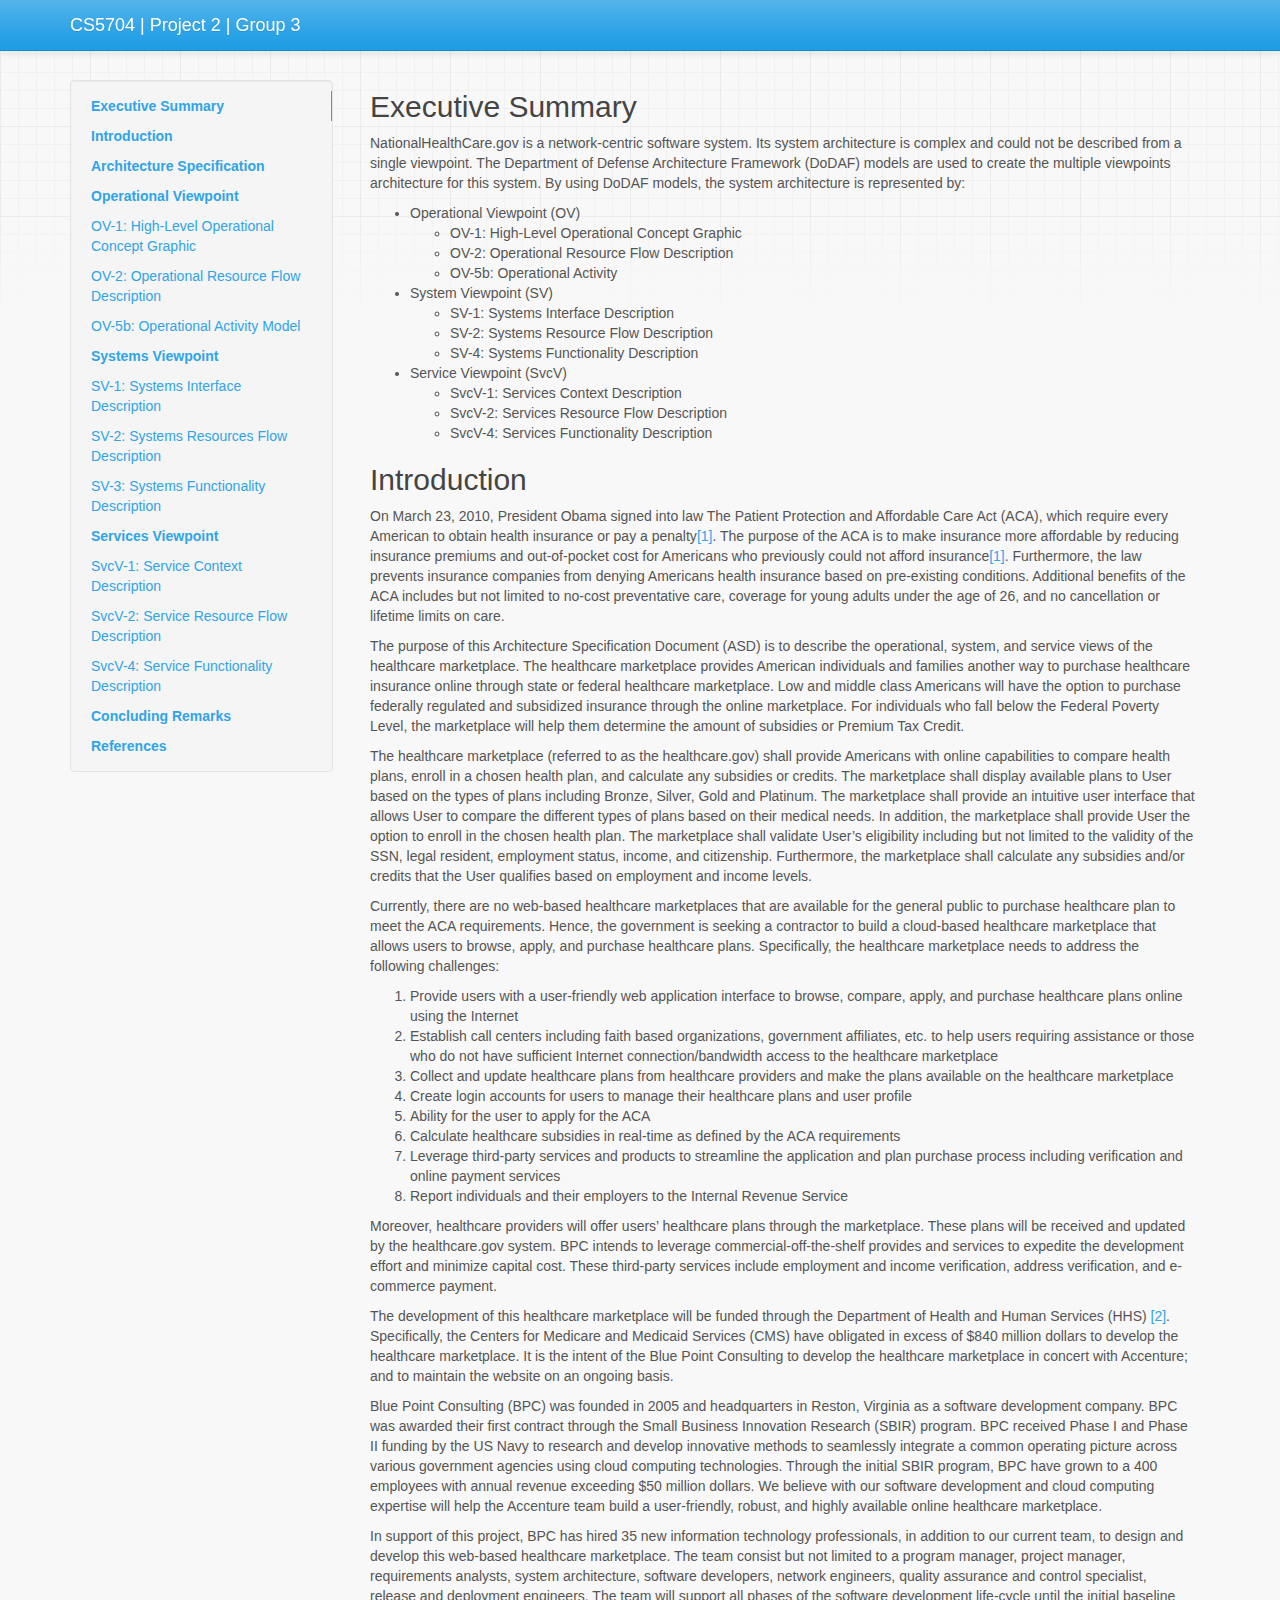
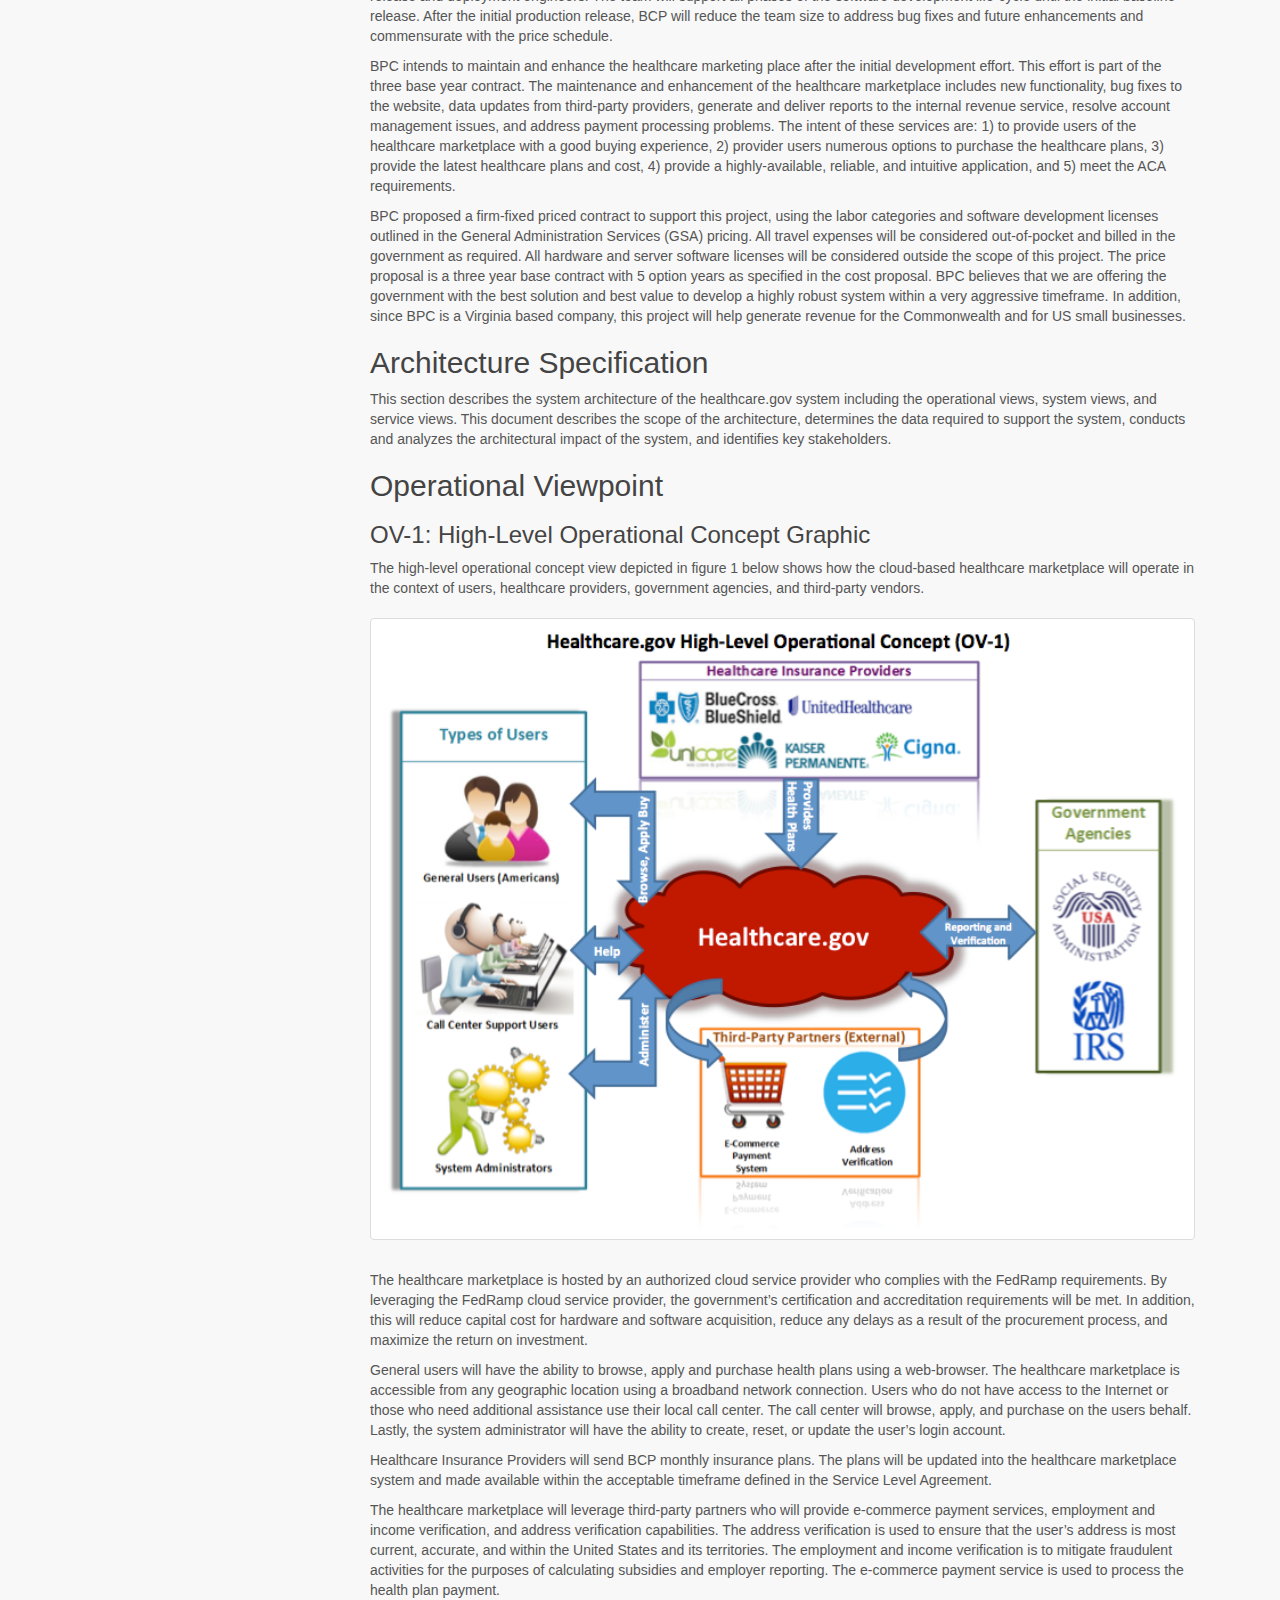
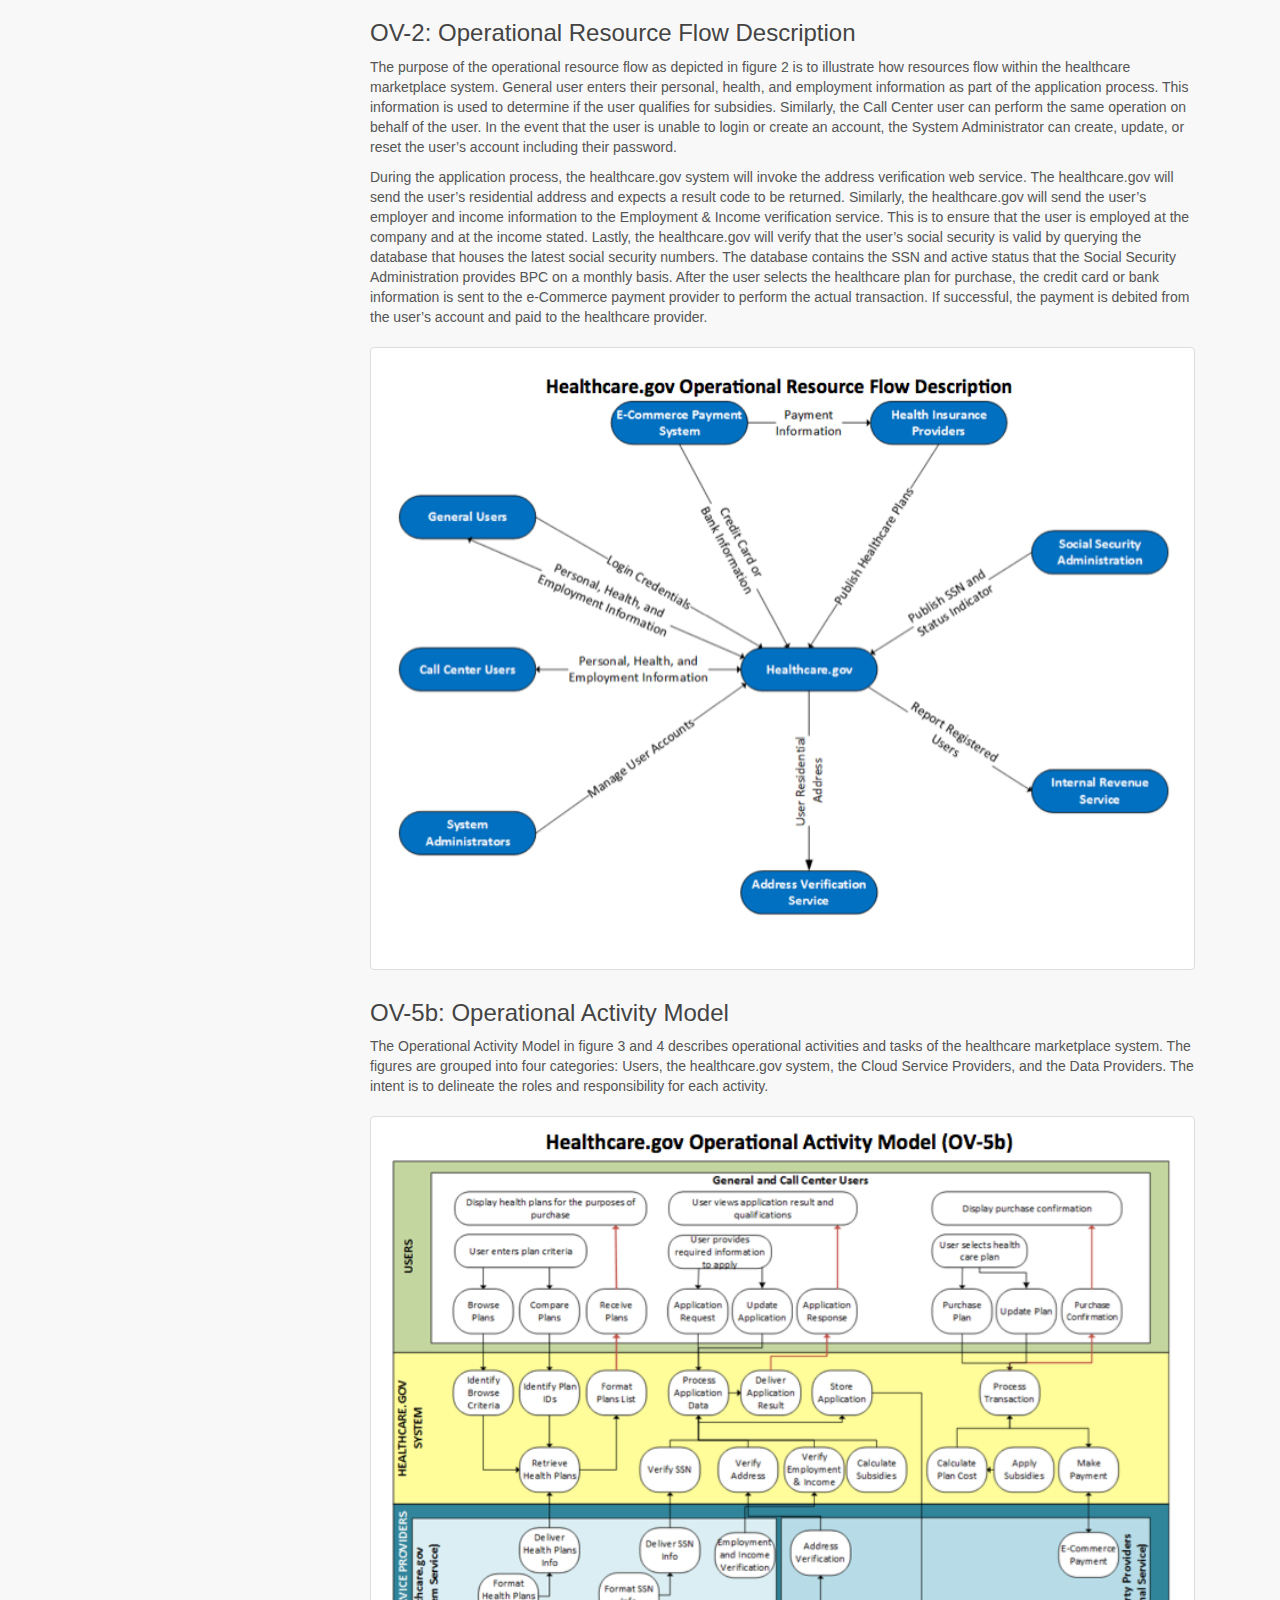
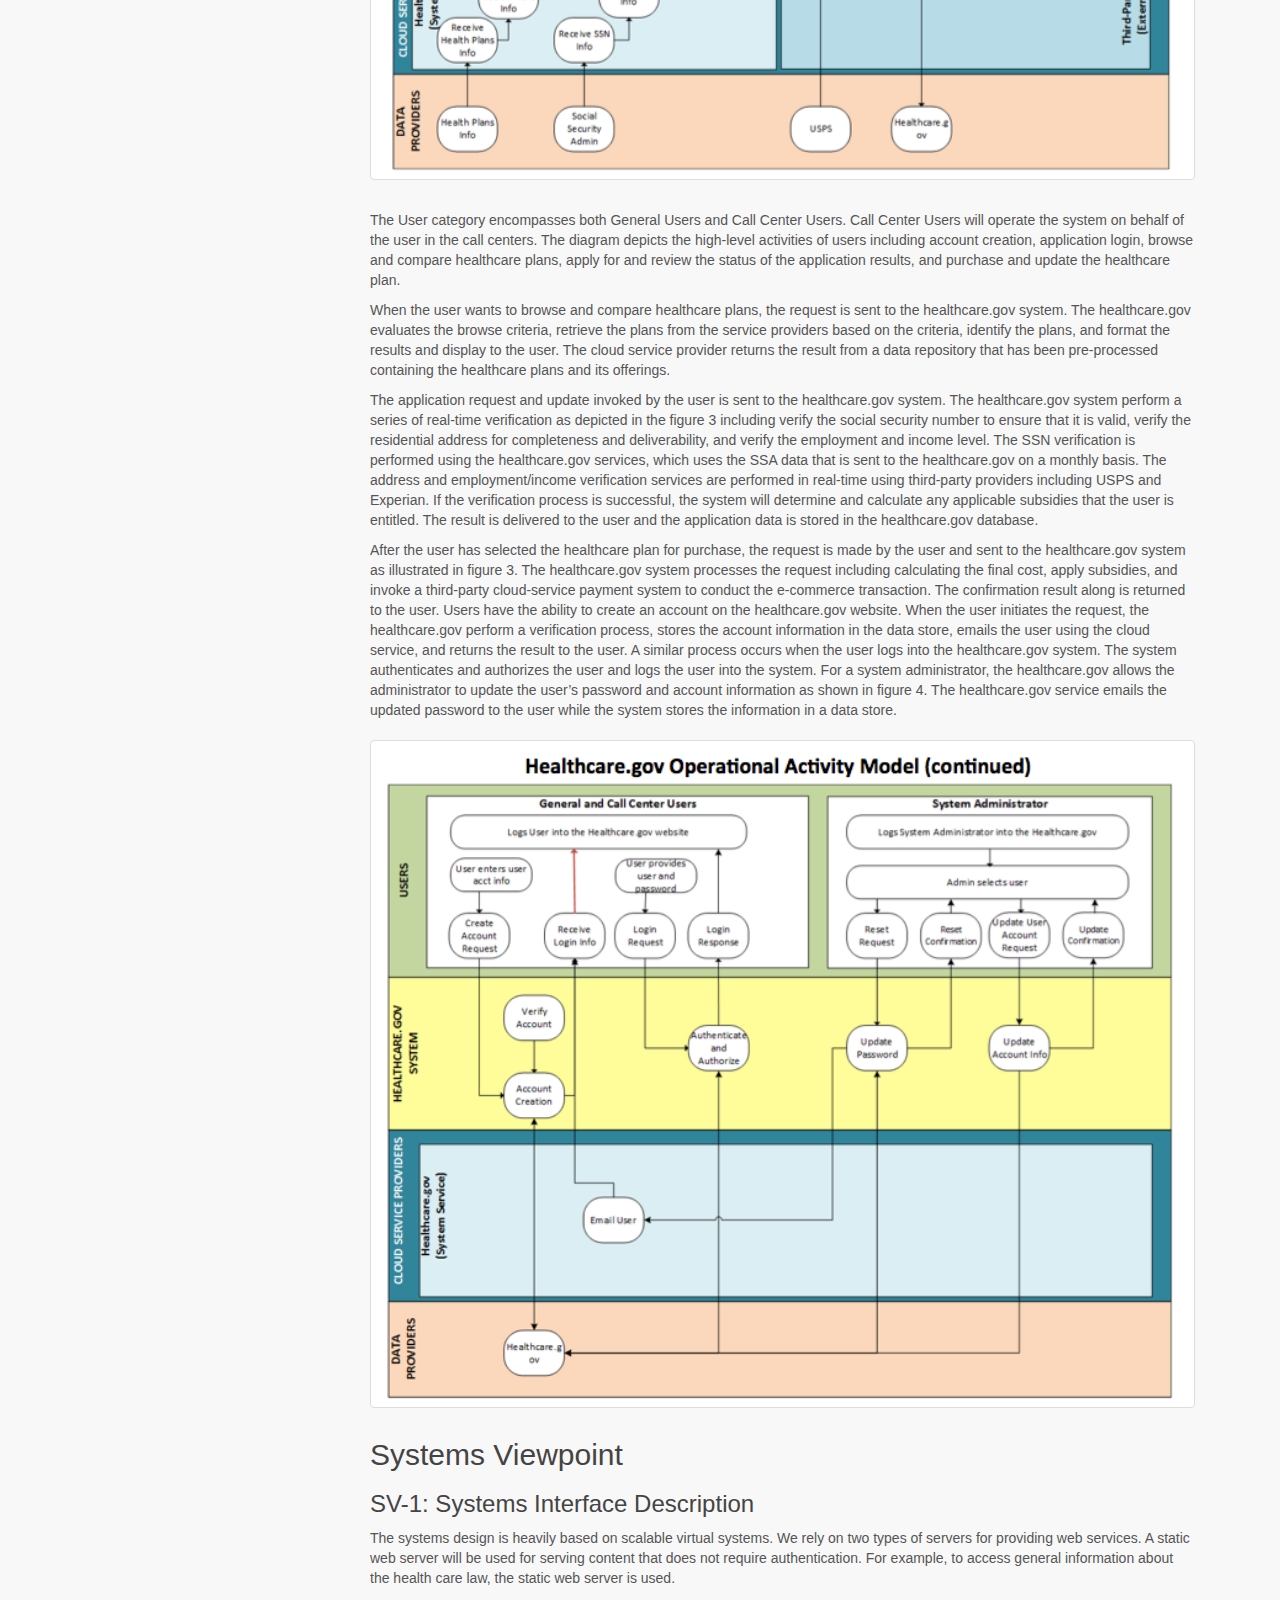
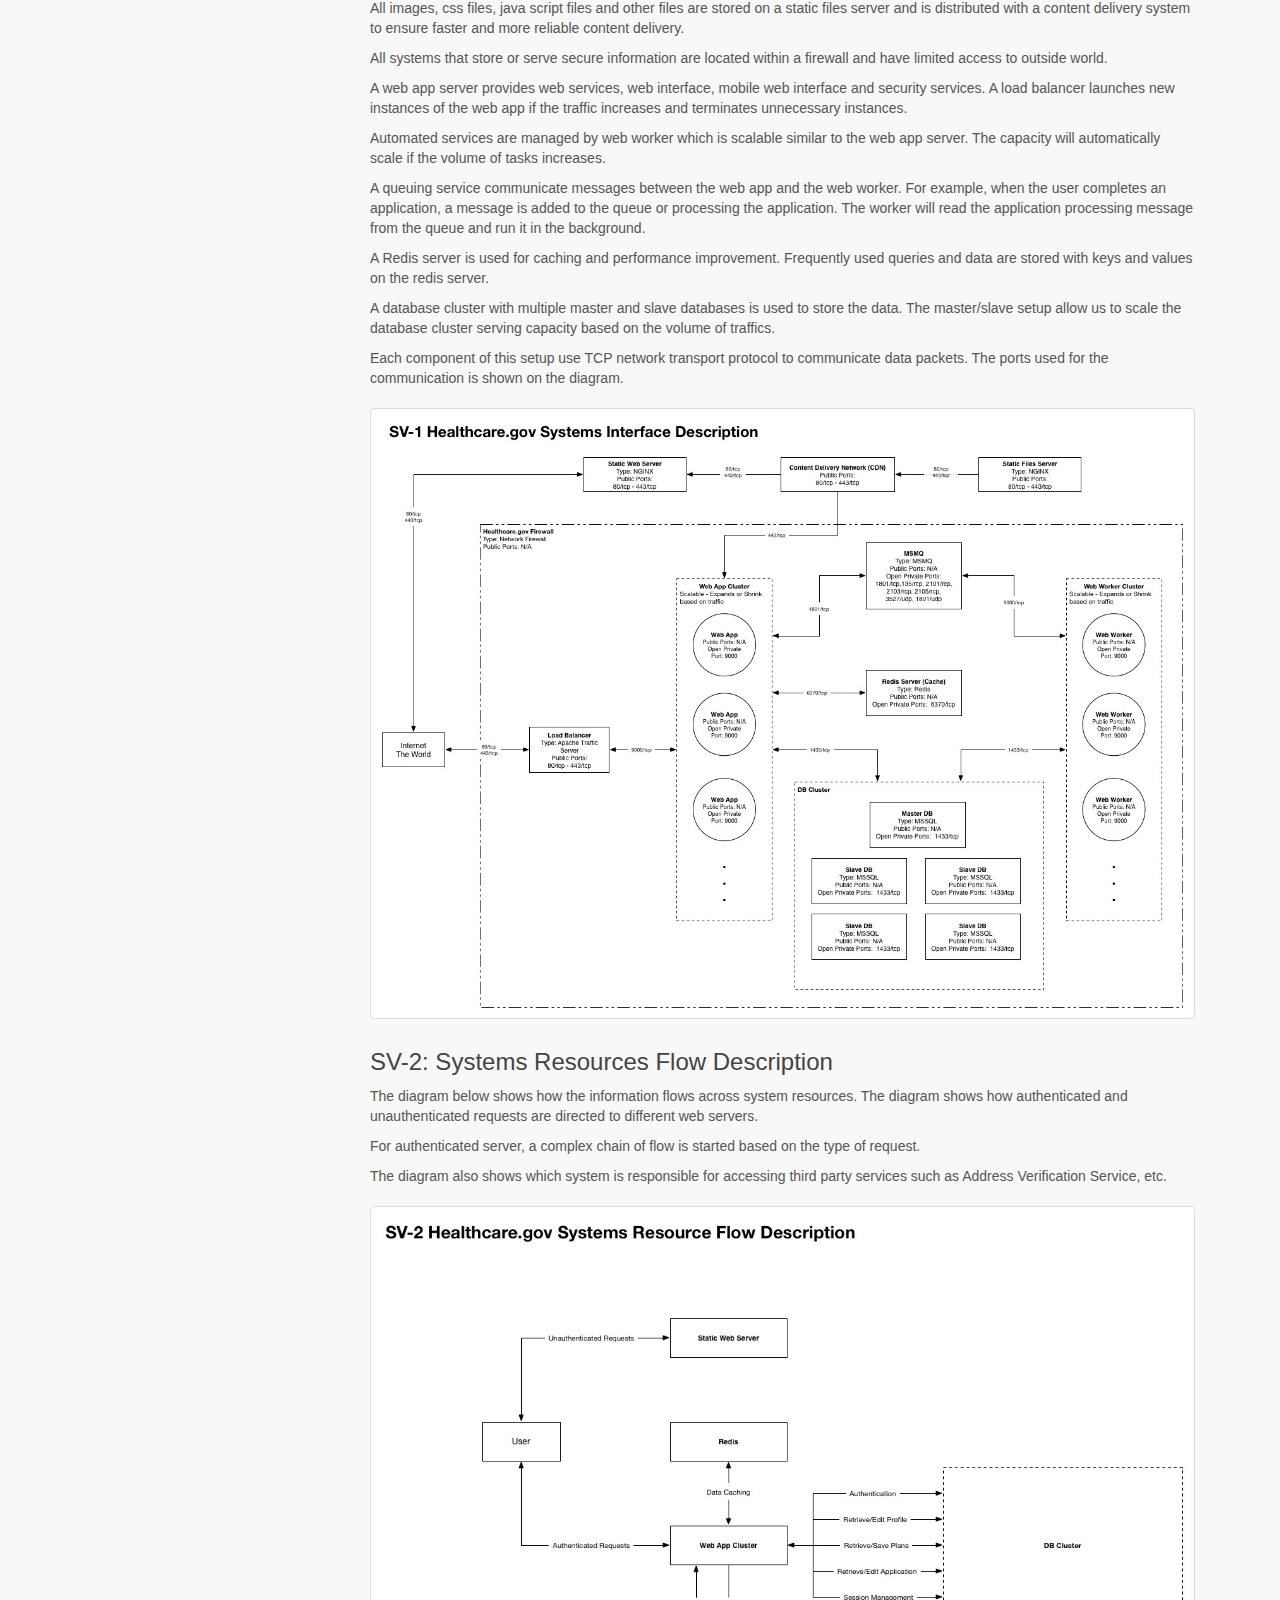
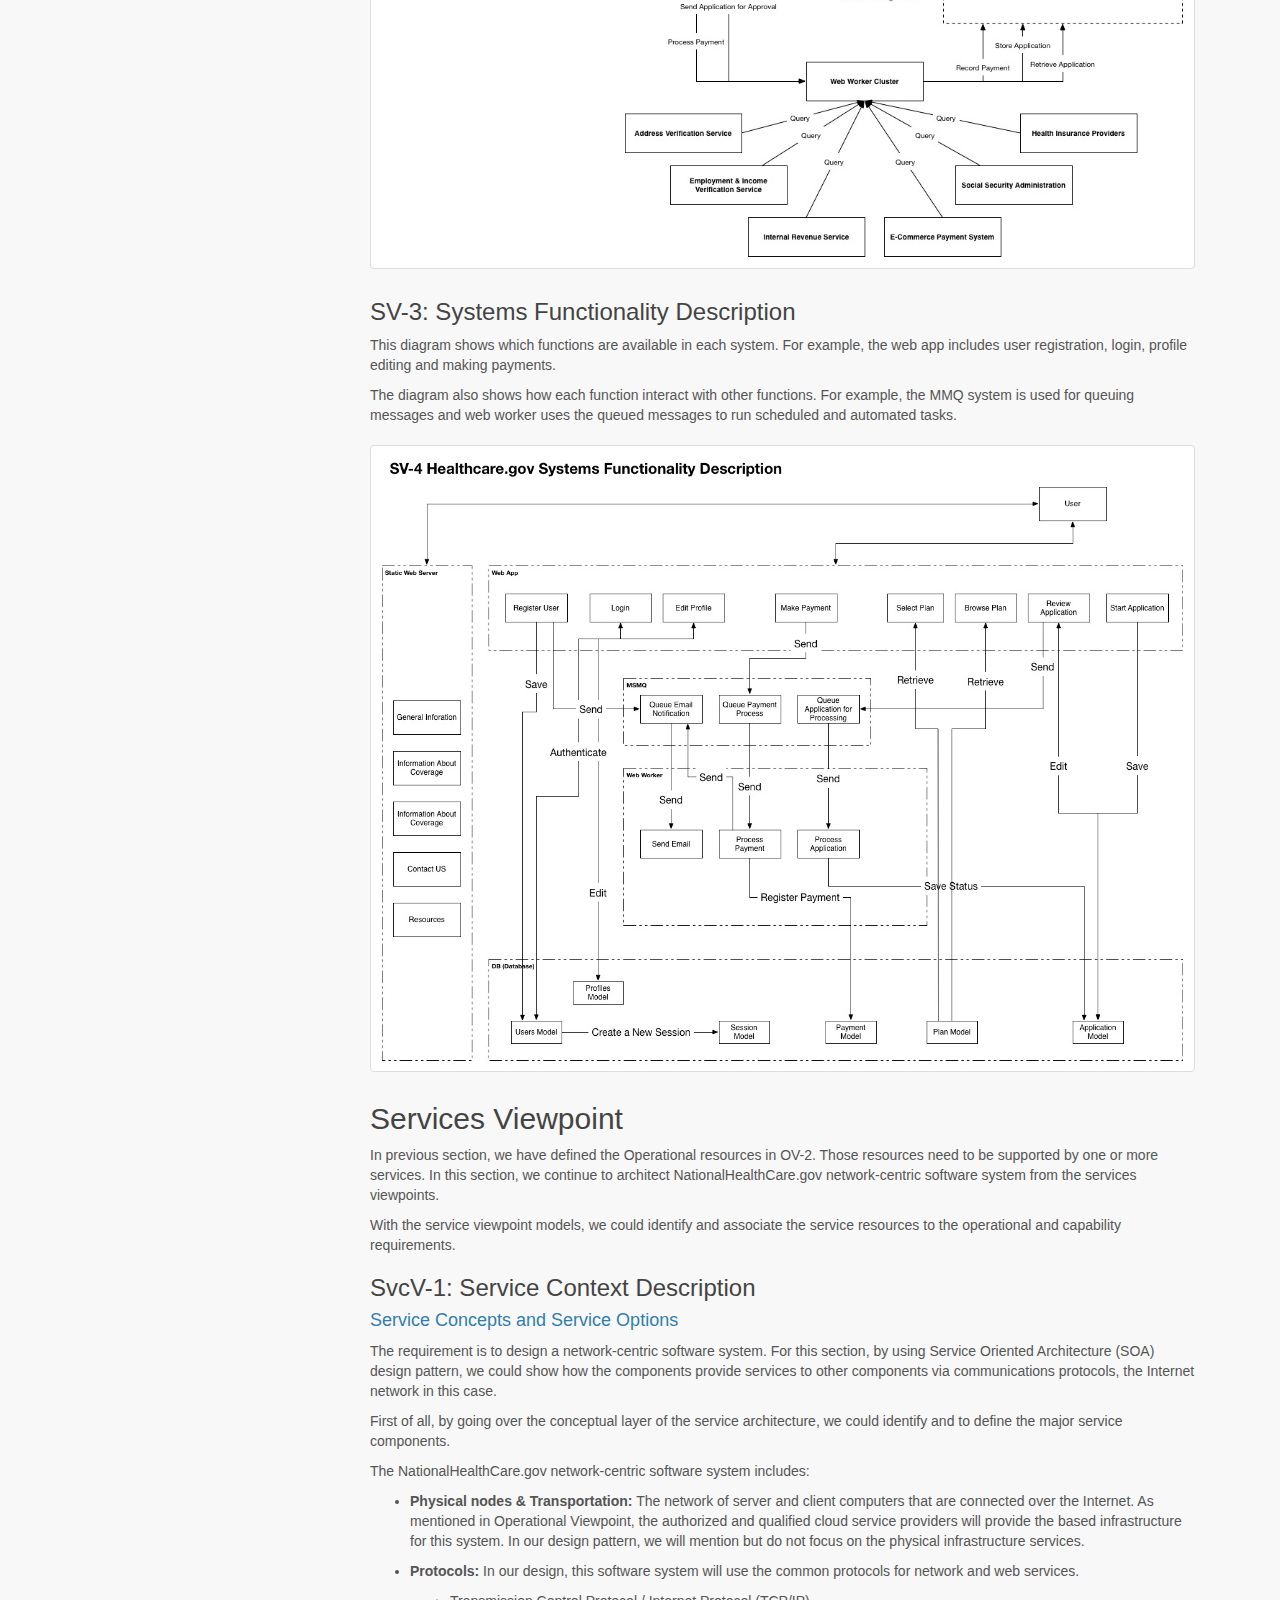
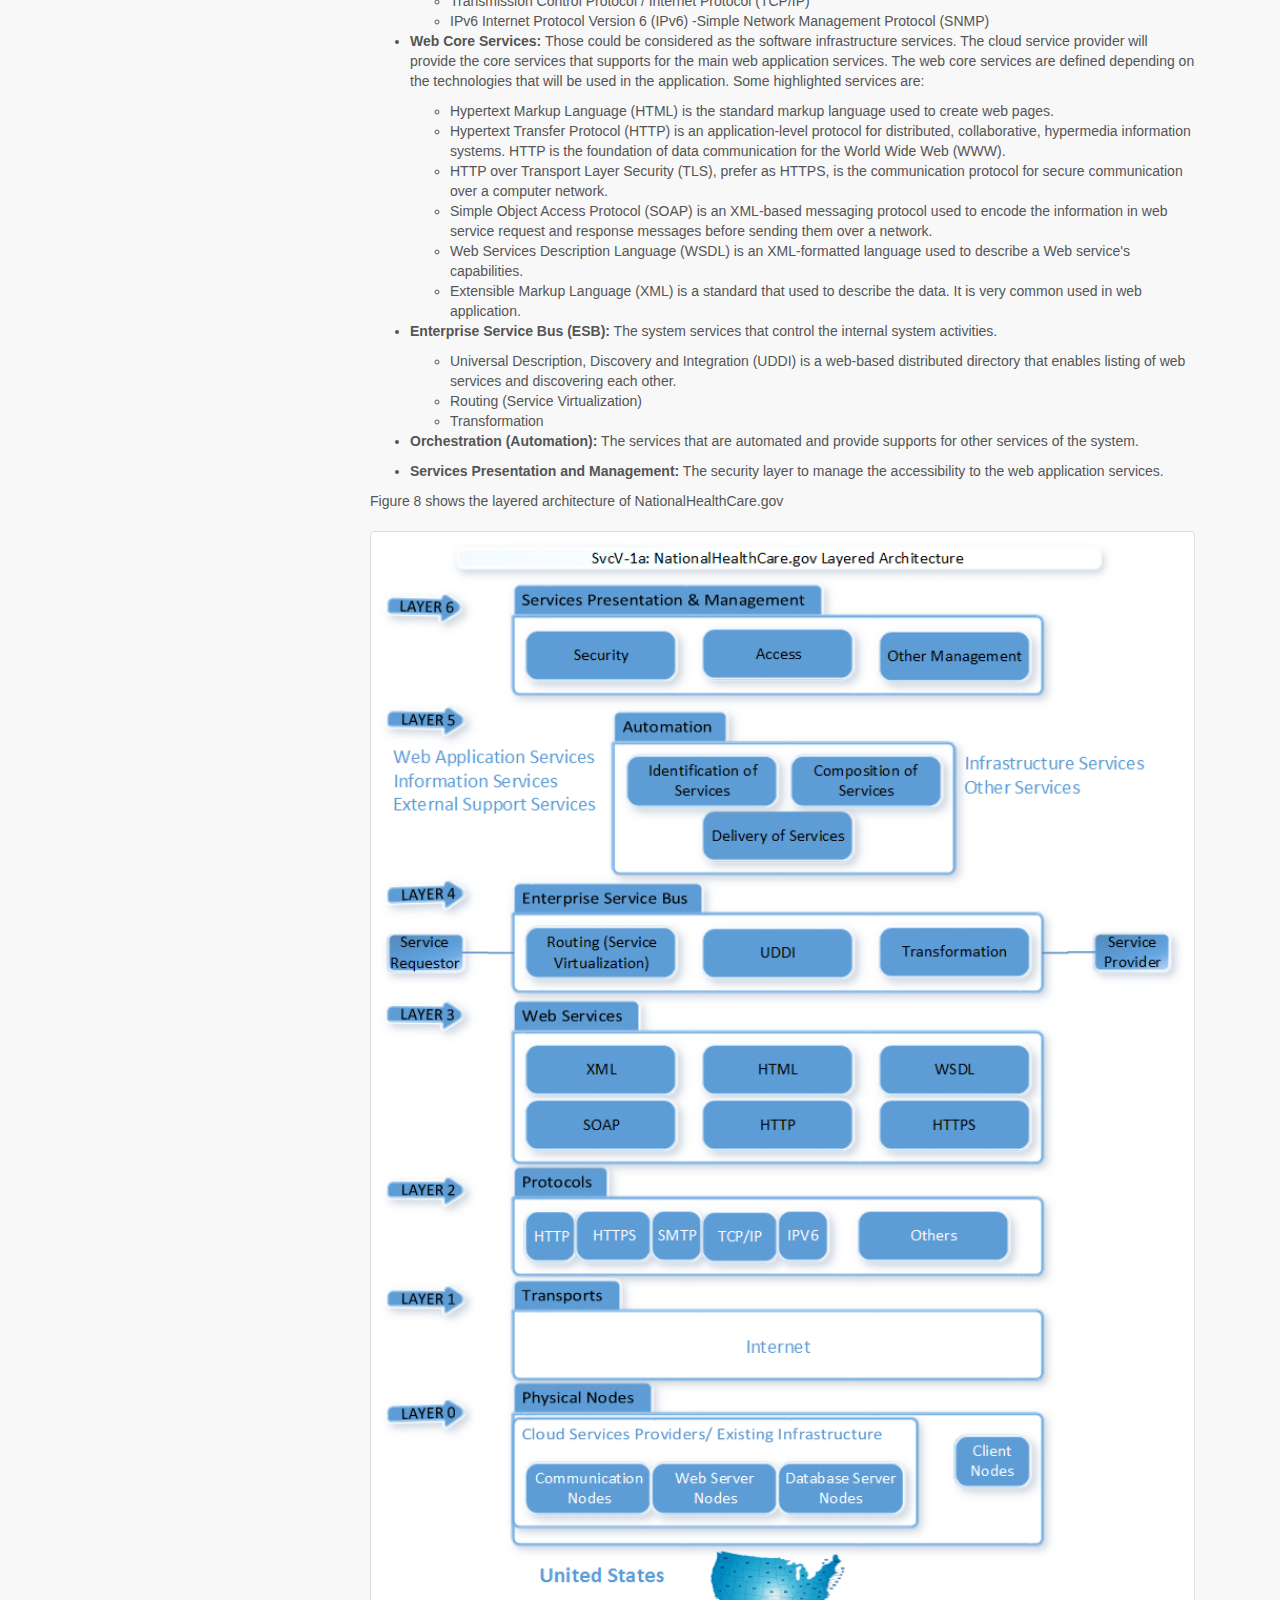
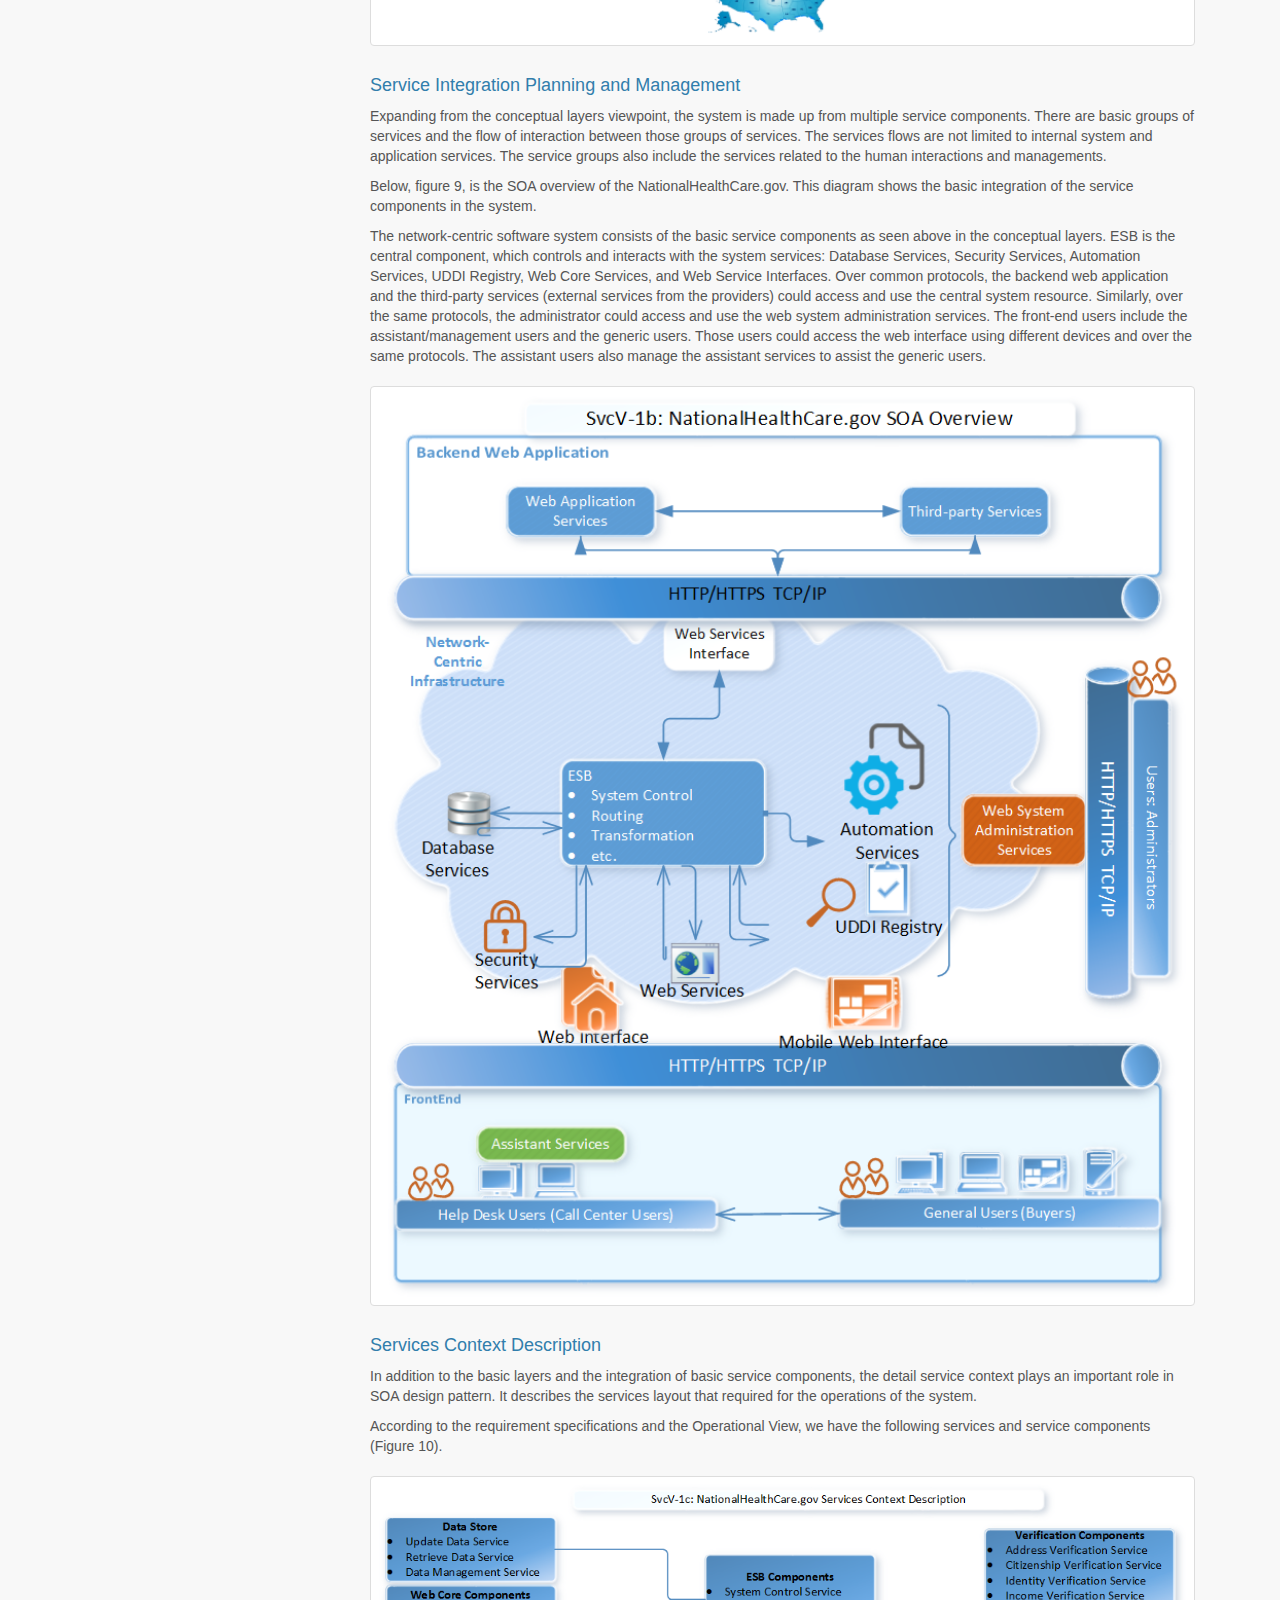
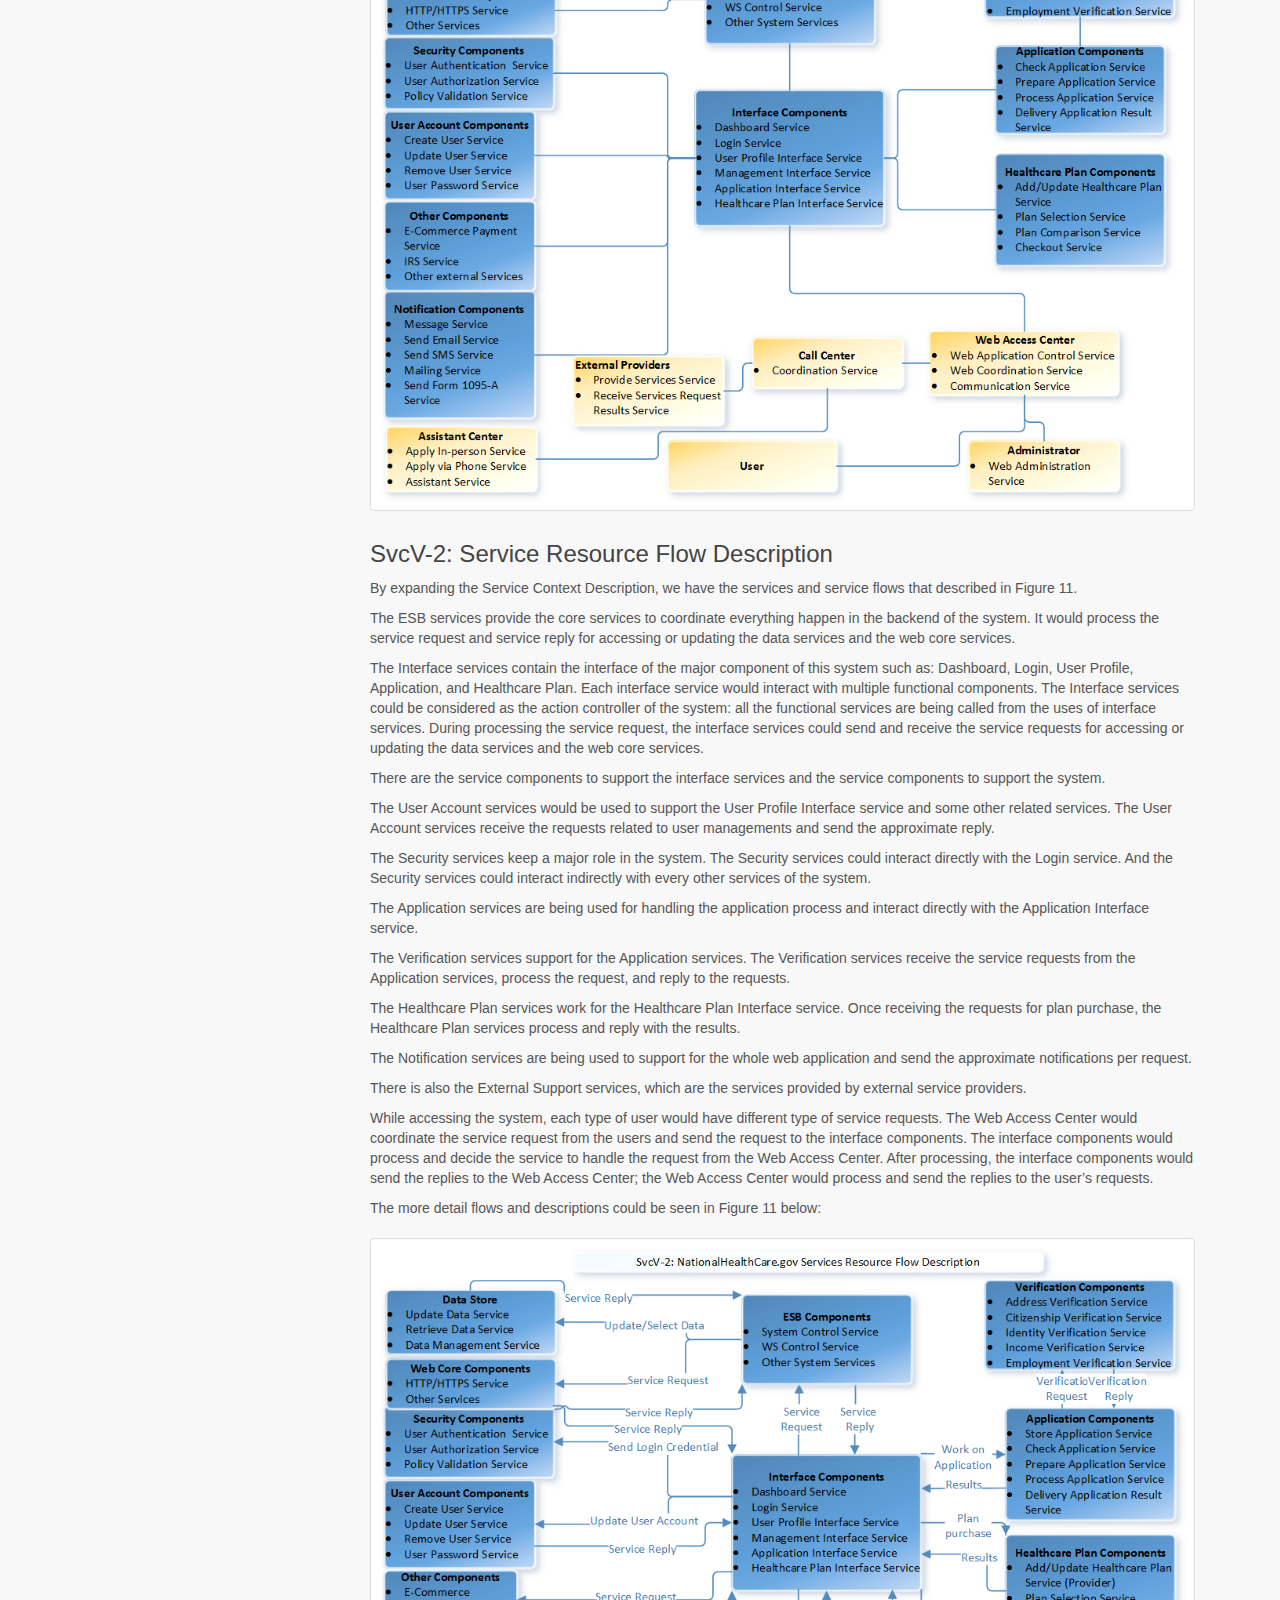
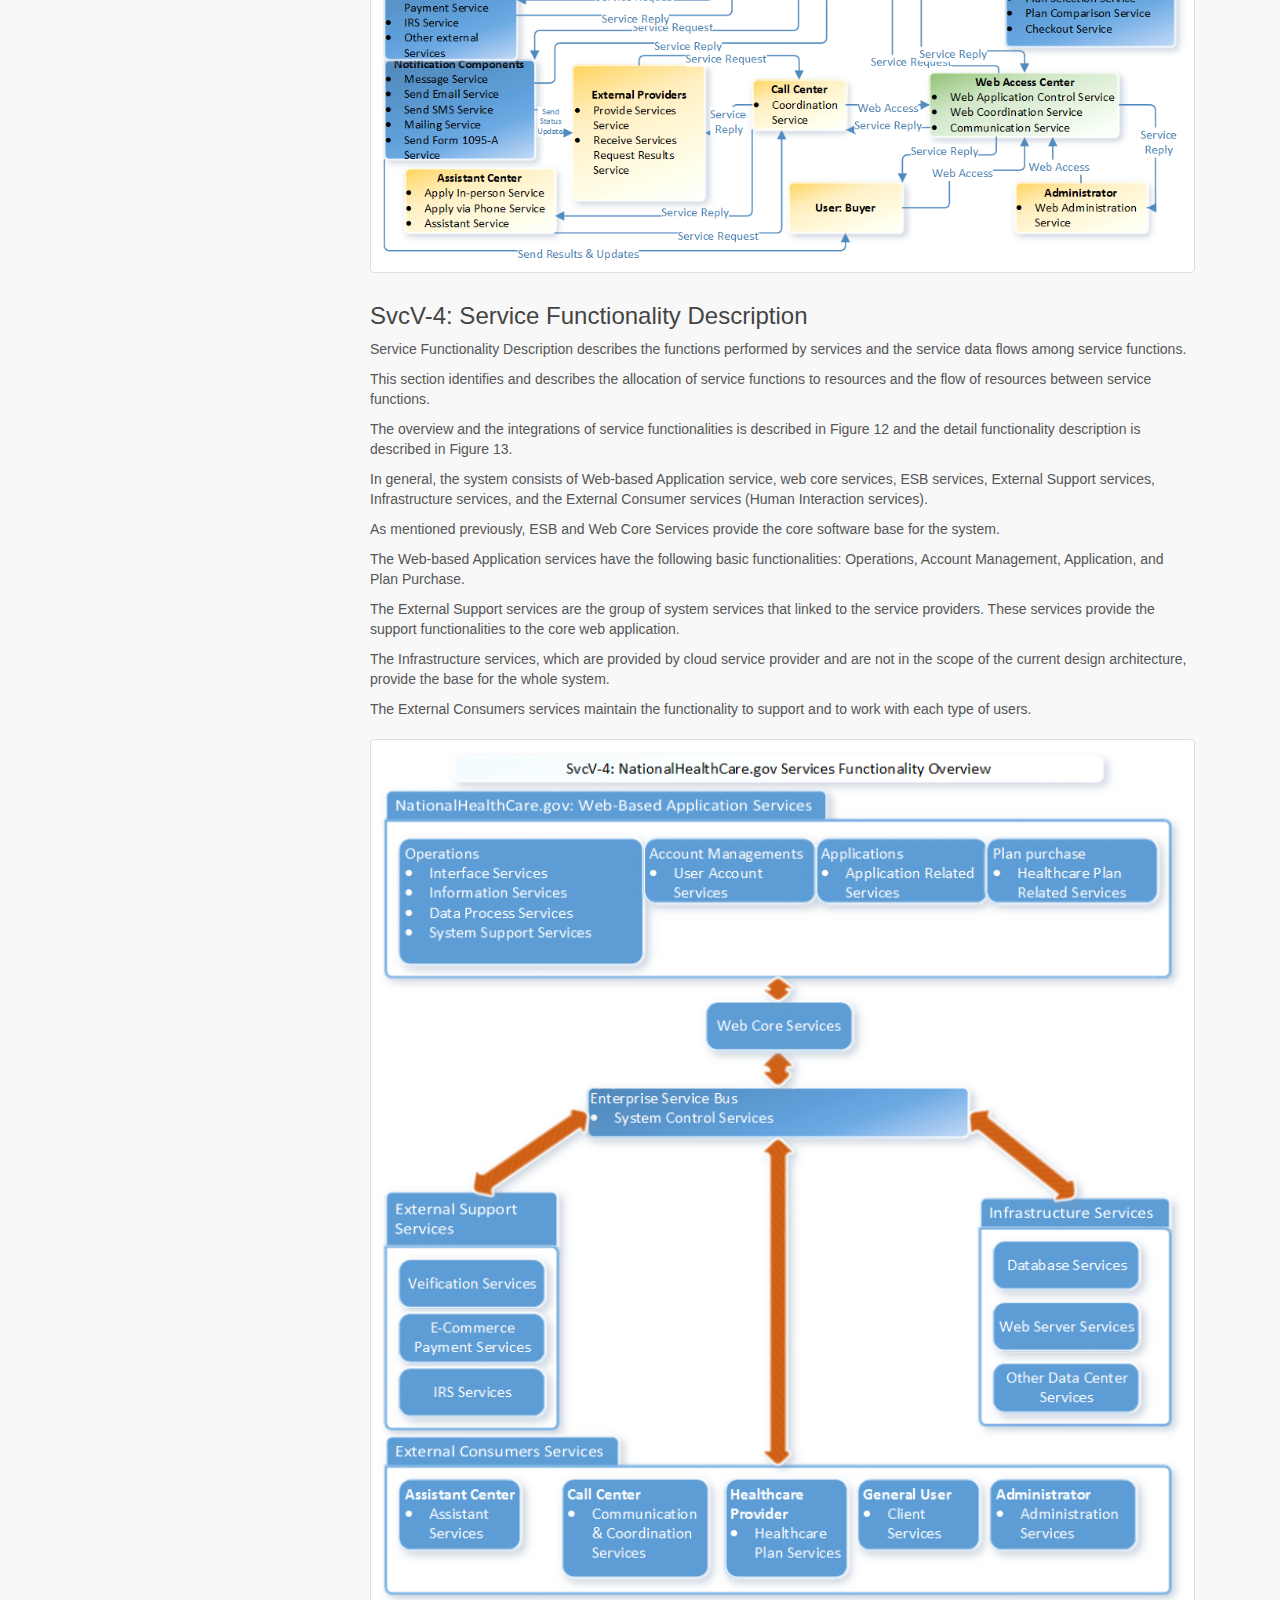
==== commit 192630e8: "latests updates" ====
--- a/index.html
+++ b/index.html
@@ -13,30 +13,27 @@
 
         <link href="./css/bootstrap-custom.min.css" rel="stylesheet">
         <link href="./css/font-awesome-4.0.3.css" rel="stylesheet">
-        <link href="./css/prettify-1.0.css" rel="stylesheet">
         <link href="./css/base.css" rel="stylesheet">
+        <link rel="stylesheet" href="./css/highlight.css">
+        <link href="./css/extra.css" rel="stylesheet">
 
         <!-- HTML5 shim and Respond.js IE8 support of HTML5 elements and media queries -->
         <!--[if lt IE 9]>
             <script src="https://oss.maxcdn.com/libs/html5shiv/3.7.0/html5shiv.js"></script>
             <script src="https://oss.maxcdn.com/libs/respond.js/1.3.0/respond.min.js"></script>
         <![endif]-->
+
+        
     </head>
 
-    <body>
+    <body class="homepage">
 
         <div class="navbar navbar-default navbar-fixed-top" role="navigation">
     <div class="container">
 
         <!-- Collapsed navigation -->
         <div class="navbar-header">
-            <!-- Expander button -->
-            <button type="button" class="navbar-toggle" data-toggle="collapse" data-target=".navbar-collapse">
-                <span class="sr-only">Toggle navigation</span>
-                <span class="icon-bar"></span>
-                <span class="icon-bar"></span>
-                <span class="icon-bar"></span>
-            </button>
+            
 
             <!-- Main title -->
             <a class="navbar-brand" href=".">CS5704 | Project 2 | Group 3</a>
@@ -44,32 +41,16 @@
 
         <!-- Expanded navigation -->
         <div class="navbar-collapse collapse">
-            <!-- Main navigation -->
-            <ul class="nav navbar-nav">
-            
-            </ul>
-
-            <!-- Search, Navigation and Repo links -->
-            <ul class="nav navbar-nav navbar-right">
-                
-                <li class="disabled">
-                    <a rel="next" >
-                        <i class="fa fa-arrow-left"></i> Previous
-                    </a>
-                </li>
-                <li class="disabled">
-                    <a rel="prev" >
-                        Next <i class="fa fa-arrow-right"></i>
-                    </a>
-                </li>
-                
-            </ul>
+            
+
+            
         </div>
     </div>
 </div>
 
         <div class="container">
-            <div class="col-md-3"><div class="bs-sidebar hidden-print affix well" role="complementary">
+            
+                <div class="col-md-3"><div class="bs-sidebar hidden-print affix well" role="complementary">
     <ul class="nav bs-sidenav">
     
         <li class="main active"><a href="#executive-summary">Executive Summary</a></li>
@@ -94,7 +75,7 @@
         
             <li><a href="#sv-1-systems-interface-description">SV-1: Systems Interface Description</a></li>
         
-            <li><a href="#sv-2-systems-resources-flow-description">SV-2: Systems Resources  Flow Description</a></li>
+            <li><a href="#sv-2-systems-resources-flow-description">SV-2: Systems Resources Flow Description</a></li>
         
             <li><a href="#sv-3-systems-functionality-description">SV-3: Systems Functionality  Description</a></li>
         
@@ -111,12 +92,12 @@
         <li class="main "><a href="#concluding-remarks">Concluding Remarks</a></li>
         
     
-        <li class="main "><a href="#referernces">Referernces</a></li>
+        <li class="main "><a href="#references">References</a></li>
         
     
     </ul>
 </div></div>
-            <div class="col-md-9" role="main">
+                <div class="col-md-9" role="main">
 
 <h2 id="executive-summary">Executive Summary</h2>
 <p>NationalHealthCare.gov is a network-centric software system. Its system architecture is complex and could not be described from a single viewpoint. The Department of Defense Architecture Framework (DoDAF) models are used to create the multiple viewpoints architecture for this system. By using DoDAF models, the system architecture is represented by:</p>
@@ -183,14 +164,28 @@
 <p>The application request and update invoked by the user is sent to the healthcare.gov system.  The healthcare.gov system perform a series of real-time verification as depicted in the figure 3 including verify the social security number to ensure that it is valid, verify the residential address for completeness and deliverability, and verify the employment and income level. The SSN verification is performed using the healthcare.gov services, which uses the SSA data that is sent to the healthcare.gov on a monthly basis.  The address and employment/income verification services are performed in real-time using third-party providers including USPS and Experian. If the verification process is successful, the system will determine and calculate any applicable subsidies that the user is entitled. The result is delivered to the user and the application data is stored in the healthcare.gov database.</p>
 <p>After the user has selected the healthcare plan for purchase, the request is made by the user and sent to the healthcare.gov system as illustrated in figure 3. The healthcare.gov system processes the request including calculating the final cost, apply subsidies, and invoke a third-party cloud-service payment system to conduct the e-commerce transaction. The confirmation result along is returned to the user.
 Users have the ability to create an account on the healthcare.gov website. When the user initiates the request, the healthcare.gov perform a verification process, stores the account information in the data store, emails the user using the cloud service, and returns the result to the user. A similar process occurs when the user logs into the healthcare.gov system. The system authenticates and authorizes the user and logs the user into the system. For a system administrator, the healthcare.gov allows the administrator to update the user’s password and account information as shown in figure 4. The healthcare.gov service emails the updated password to the user while the system stores the information in a data store.</p>
-<p><img alt="Figure 4 - Operational Activity Model (continued) for the Healthcare.gov" src="./figures/figure4.png" /></p>
+<p><a href="./figures/figure4.png" title="Figure 4 - Operational Activity Model (continued) for the Healthcare.gov"><img src="./figures/figure4.png" width="100%" title="Figure 4 - Operational Activity Model (continued) for the Healthcare.gov" alt="Figure 4 - Operational Activity Model (continued) for the Healthcare.gov"></a></p>
 <h2 id="systems-viewpoint">Systems Viewpoint</h2>
 <h3 id="sv-1-systems-interface-description">SV-1: Systems Interface Description</h3>
+<p>The systems design is heavily based on scalable virtual systems. We rely on two types of servers for providing web services. A static web server will be used for serving content that does not require authentication. For example, to access general information about the health care law, the static web server is used.</p>
+<p>All images, css files, java script files and other files are stored on a static files server and is distributed with a content delivery system to ensure faster and more reliable content delivery.</p>
+<p>All systems that store or serve secure information are located within a firewall and have limited access to outside world.</p>
+<p>A web app server provides web services, web interface, mobile web interface and security services. A load balancer launches new instances of the web app if the traffic increases and terminates unnecessary instances.</p>
+<p>Automated services are managed by web worker which is scalable similar to the web app server. The capacity will automatically scale if the volume of tasks increases.</p>
+<p>A queuing service communicate messages between the web app and the web worker. For example, when the user completes an application, a message is added to the queue or processing the application. The worker will read the application processing message from the queue and run it in the background.</p>
+<p>A Redis server is used for caching and performance improvement. Frequently used queries and data are stored with keys and values on the redis server.</p>
+<p>A database cluster with multiple master and slave databases is used to store the data. The master/slave setup allow us to scale the database cluster serving capacity based on the volume of traffics.</p>
+<p>Each component of this setup use TCP network transport protocol to communicate data packets. The ports used for the communication is shown on the diagram.</p>
 <p><a href="./figures/figure5.jpg" title="Figure 5"><img src="./figures/figure5.jpg" width="100%" title="Figure 5" alt="Figure 5"></a></p>
-<h3 id="sv-2-systems-resources-flow-description">SV-2: Systems Resources  Flow Description</h3>
-<p><img alt="Figure 6" src="./figures/figure6.jpg" /></p>
+<h3 id="sv-2-systems-resources-flow-description">SV-2: Systems Resources Flow Description</h3>
+<p>The diagram below shows how the information flows across system resources. The diagram shows how authenticated and unauthenticated requests are directed to different web servers.</p>
+<p>For authenticated server, a complex chain of flow is started based on the type of request.</p>
+<p>The diagram also shows which system is responsible for accessing third party services such as Address Verification Service, etc.</p>
+<p><a href="./figures/figure6.jpg" title="Figure 6"><img src="./figures/figure6.jpg" width="100%" title="Figure 6" alt="Figure 6"></a></p>
 <h3 id="sv-3-systems-functionality-description">SV-3: Systems Functionality  Description</h3>
-<p><img alt="Figure 7" src="./figures/figure7.jpg" /></p>
+<p>This diagram shows which functions are available in each system. For example, the web app includes user registration, login, profile editing and making payments.</p>
+<p>The diagram also shows how each function interact with other functions. For example, the MMQ system is used for queuing messages and web worker uses the queued messages to run scheduled and automated tasks.</p>
+<p><a href="./figures/figure7.jpg" title="Figure 7"><img src="./figures/figure7.jpg" width="100%" title="Figure 7" alt="Figure 7"></a></p>
 <h2 id="services-viewpoint">Services Viewpoint</h2>
 <p>In previous section, we have defined the Operational resources in OV-2. Those resources need to be supported by one or more services. In this section, we continue to architect NationalHealthCare.gov network-centric software system from the services viewpoints.</p>
 <p>With the service viewpoint models, we could identify and associate the service resources to the operational and capability requirements.</p>
@@ -238,16 +233,16 @@
 </li>
 </ul>
 <p>Figure 8 shows the layered architecture of NationalHealthCare.gov</p>
-<p><img alt="Figure 8" src="./figures/figure8.png" /></p>
+<p><a href="./figures/figure8.png" title="Figure 8"><img src="./figures/figure8.png" width="100%" title="Figure 8" alt="Figure 8"></a></p>
 <h4 id="service-integration-planning-and-management">Service Integration Planning and Management</h4>
 <p>Expanding from the conceptual layers viewpoint, the system is made up from multiple service components. There are basic groups of services and the flow of interaction between those groups of services. The services flows are not limited to internal system and application services. The service groups also include the services related to the human interactions and managements.</p>
 <p>Below, figure 9, is the SOA overview of the NationalHealthCare.gov. This diagram shows the basic integration of the service components in the system.</p>
-<p>The network-centric software system consists of the basic service components as seen above in the conceptual layers. ESB is the central component, which controls and interacts with the system services: Database Services, Security Services, Automation Services, UDDI Registry, Web Core Services, and Web Service Interfaces. Over common protocols, the backend web application and the third-party services (external services from the providers) could access and use the central system resource. Similarly, over the same protocols, the administrator could access and use the web system administration services. The frontend users include the assistant/management users and the generic users. Those users could access the web interface using different devices and over the same protocols. The assistant users also manage the assistant services to assist the generic users.</p>
-<p><img alt="Figure 9" src="./figures/figure9.png" /></p>
+<p>The network-centric software system consists of the basic service components as seen above in the conceptual layers. ESB is the central component, which controls and interacts with the system services: Database Services, Security Services, Automation Services, UDDI Registry, Web Core Services, and Web Service Interfaces. Over common protocols, the backend web application and the third-party services (external services from the providers) could access and use the central system resource. Similarly, over the same protocols, the administrator could access and use the web system administration services. The front-end users include the assistant/management users and the generic users. Those users could access the web interface using different devices and over the same protocols. The assistant users also manage the assistant services to assist the generic users.</p>
+<p><a href="./figures/figure9.png" title="Figure 9"><img src="./figures/figure9.png" width="100%" title="Figure 9" alt="Figure 9"></a></p>
 <h4 id="services-context-description">Services Context Description</h4>
 <p>In addition to the basic layers and the integration of basic service components, the detail service context plays an important role in SOA design pattern. It describes the services layout that required for the operations of the system.</p>
 <p>According to the requirement specifications and the Operational View, we have the following services and service components (Figure 10).</p>
-<p><img alt="Figure 10" src="./figures/figure10.png" /></p>
+<p><a href="./figures/figure10.png" title="Figure 10"><img src="./figures/figure10.png" width="100%" title="Figure 10" alt="Figure 10"></a></p>
 <h3 id="svcv-2-service-resource-flow-description">SvcV-2: Service Resource Flow Description</h3>
 <p>By expanding the Service Context Description, we have the services and service flows that described in Figure 11.</p>
 <p>The ESB services provide the core services to coordinate everything happen in the backend of the system. It would process the service request and service reply for accessing or updating the data services and the web core services.</p>
@@ -263,7 +258,7 @@
 <p>While accessing the system, each type of user would have different type of service requests.
 The Web Access Center would coordinate the service request from the users and send the request to the interface components. The interface components would process and decide the service to handle the request from the Web Access Center. After processing, the interface components would send the replies to the Web Access Center; the Web Access Center would process and send the replies to the user’s requests.</p>
 <p>The more detail flows and descriptions could be seen in Figure 11 below:</p>
-<p><img alt="Figure 11" src="./figures/figure11.png" /></p>
+<p><a href="./figures/figure11.png" title="Figure 11"><img src="./figures/figure11.png" width="100%" title="Figure 11" alt="Figure 11"></a></p>
 <h3 id="svcv-4-service-functionality-description">SvcV-4: Service Functionality Description</h3>
 <p>Service Functionality Description describes the functions performed by services and the service data flows among service functions.</p>
 <p>This section identifies and describes the allocation of service functions to resources and the flow of resources between service functions.</p>
@@ -274,10 +269,10 @@
 <p>The External Support services are the group of system services that linked to the service providers. These services provide the support functionalities to the core web application.</p>
 <p>The Infrastructure services, which are provided by cloud service provider and are not in the scope of the current design architecture, provide the base for the whole system.</p>
 <p>The External Consumers services maintain the functionality to support and to work with each type of users.</p>
-<p><img alt="Figure 12" src="./figures/figure12.png" /></p>
+<p><a href="./figures/figure12.png" title="Figure 12"><img src="./figures/figure12.png" width="100%" title="Figure 12" alt="Figure 12"></a></p>
 <p>In detail, the NationalHealthCare.gov network-centric web-based system contains of the following core sets of service functionality:</p>
 <ul>
-<li>Frontend Web Services.</li>
+<li>Front-end Web Services.</li>
 <li>Web-based Core Services.</li>
 <li>Web-based Application Services.<ul>
 <li>Core function Services<ul>
@@ -313,22 +308,30 @@
 </ul>
 </li>
 </ul>
-<p><img alt="Figure 13" src="./figures/figure13.png" /></p>
+<p><a href="./figures/figure13.png" title="Figure 13"><img src="./figures/figure13.png" width="100%" title="Figure 13" alt="Figure 13"></a></p>
 <h2 id="concluding-remarks">Concluding Remarks</h2>
 <p>This ASD describes the operational, system, and service viewpoints of the network-centric software system called NationalHealthCare.gov. The DoDAF models have been used to describe and present the architecture viewpoints of NationalHealthCare.gov system.</p>
 <p>From the different viewpoints, the architecture of the NationalHealthCare.gov system is complex. It is necessary to review the system from those viewpoints in order to prepare for the steps of software engineering.
 The architecture specifications in this document provide the information to continue with the design specifications.</p>
-<h2 id="referernces">Referernces</h2>
+<h2 id="references">References</h2>
 <p><a name="ref1">[1]</a> “Obamacare Bill: Full PPACA &amp; Related Laws." Obamacare Facts. N.p., n.d. Web. 03 March 2015</p>
 <p><a name="ref2">[2]</a> Pickert,Kate.  “Report: Cost of Healthcare.gov Approaching $1 Billion.” Time.  Time n.d. Web. 30 Jul. 2014</p>
 </div>
+            
         </div>
+
+        <footer class="col-md-12">
+            <hr>
+            
+            <p>Documentation built with <a href="http://www.mkdocs.org/">MkDocs</a>.</p>
+        </footer>
 
         
 
         <script src="https://code.jquery.com/jquery-1.10.2.min.js"></script>
         <script src="./js/bootstrap-3.0.3.min.js"></script>
         <script src="./js/prettify-1.0.min.js"></script>
+        <script src="./js/highlight.pack.js"></script>
         <script src="./js/base.js"></script>
     </body>
 </html>--- a/css/base.css
+++ b/css/base.css
@@ -1,5 +1,12 @@
 body {
     padding-top: 70px;
+    background: url(../img/grid.png) repeat-x;
+    background-attachment: fixed;
+    background-color: #f8f8f8;
+}
+
+body > div.container {
+    min-height: 400px;
 }
 
 ul.nav li.main {
@@ -12,6 +19,69 @@
 
 div.source-links {
     float: right;
+}
+
+div.col-md-9 img {
+    max-width: 100%;
+    display: block;
+    padding: 4px;
+    line-height: 1.428571429;
+    background-color: #fff;
+    border: 1px solid #ddd;
+    border-radius: 4px;
+    margin: 20px auto 30px auto;
+}
+
+h1, h2, h3 {
+    color: #444;
+}
+
+h1 {
+    font-weight: 400;
+    font-size: 42px;
+}
+
+h2, h3, h4, h5, h6 {
+    font-weight: 300;
+}
+
+hr {
+    border-top: 1px solid #aaa;
+}
+
+pre, .rst-content tt {
+    max-width: 100%;
+    background: #fff;
+    border: solid 1px #e1e4e5;
+    color: #e74c3c;
+    overflow-x: auto;
+}
+
+code.code-large, .rst-content tt.code-large {
+    font-size: 90%;
+}
+
+code {
+    padding: 2px 5px;
+    color: #c7254e;
+    background-color: #f9f2f4;
+    font-size: 75%;
+}
+
+code, kbd, pre, samp  {
+    font-family: monospace,serif;
+    font-size: 12px !important;
+}
+
+footer {
+    margin-top: 30px;
+    margin-bottom: 10px;
+    text-align: center;
+    font-weight: 200;
+}
+
+.modal-dialog {
+    margin-top: 60px;
 }
 
 /*
@@ -32,8 +102,6 @@
 
 /* First level of nav */
 .bs-sidenav {
-    margin-top: 30px;
-    margin-bottom: 30px;
     padding-top:    10px;
     padding-bottom: 10px;
     border-radius: 5px;
--- a/css/highlight.css
+++ b/css/highlight.css
@@ -0,0 +1,125 @@
+/*
+This is the GitHub theme for highlight.js
+
+github.com style (c) Vasily Polovnyov <vast@whiteants.net>
+
+*/
+
+.hljs {
+  display: block; padding: 0.5em;
+  color: #333;
+}
+
+.hljs-comment,
+.hljs-template_comment,
+.diff .hljs-header,
+.hljs-javadoc {
+  color: #998;
+  font-style: italic
+}
+
+.hljs-keyword,
+.css .rule .hljs-keyword,
+.hljs-winutils,
+.javascript .hljs-title,
+.nginx .hljs-title,
+.hljs-subst,
+.hljs-request,
+.hljs-status {
+  color: #333;
+  font-weight: bold
+}
+
+.hljs-number,
+.hljs-hexcolor,
+.ruby .hljs-constant {
+  color: #099;
+}
+
+.hljs-string,
+.hljs-tag .hljs-value,
+.hljs-phpdoc,
+.tex .hljs-formula {
+  color: #d14
+}
+
+.hljs-title,
+.hljs-id,
+.coffeescript .hljs-params,
+.scss .hljs-preprocessor {
+  color: #900;
+  font-weight: bold
+}
+
+.javascript .hljs-title,
+.lisp .hljs-title,
+.clojure .hljs-title,
+.hljs-subst {
+  font-weight: normal
+}
+
+.hljs-class .hljs-title,
+.haskell .hljs-type,
+.vhdl .hljs-literal,
+.tex .hljs-command {
+  color: #458;
+  font-weight: bold
+}
+
+.hljs-tag,
+.hljs-tag .hljs-title,
+.hljs-rules .hljs-property,
+.django .hljs-tag .hljs-keyword {
+  color: #000080;
+  font-weight: normal
+}
+
+.hljs-attribute,
+.hljs-variable,
+.lisp .hljs-body {
+  color: #008080
+}
+
+.hljs-regexp {
+  color: #009926
+}
+
+.hljs-symbol,
+.ruby .hljs-symbol .hljs-string,
+.lisp .hljs-keyword,
+.tex .hljs-special,
+.hljs-prompt {
+  color: #990073
+}
+
+.hljs-built_in,
+.lisp .hljs-title,
+.clojure .hljs-built_in {
+  color: #0086b3
+}
+
+.hljs-preprocessor,
+.hljs-pragma,
+.hljs-pi,
+.hljs-doctype,
+.hljs-shebang,
+.hljs-cdata {
+  color: #999;
+  font-weight: bold
+}
+
+.hljs-deletion {
+  background: #fdd
+}
+
+.hljs-addition {
+  background: #dfd
+}
+
+.diff .hljs-change {
+  background: #0086b3
+}
+
+.hljs-chunk {
+  color: #aaa
+}
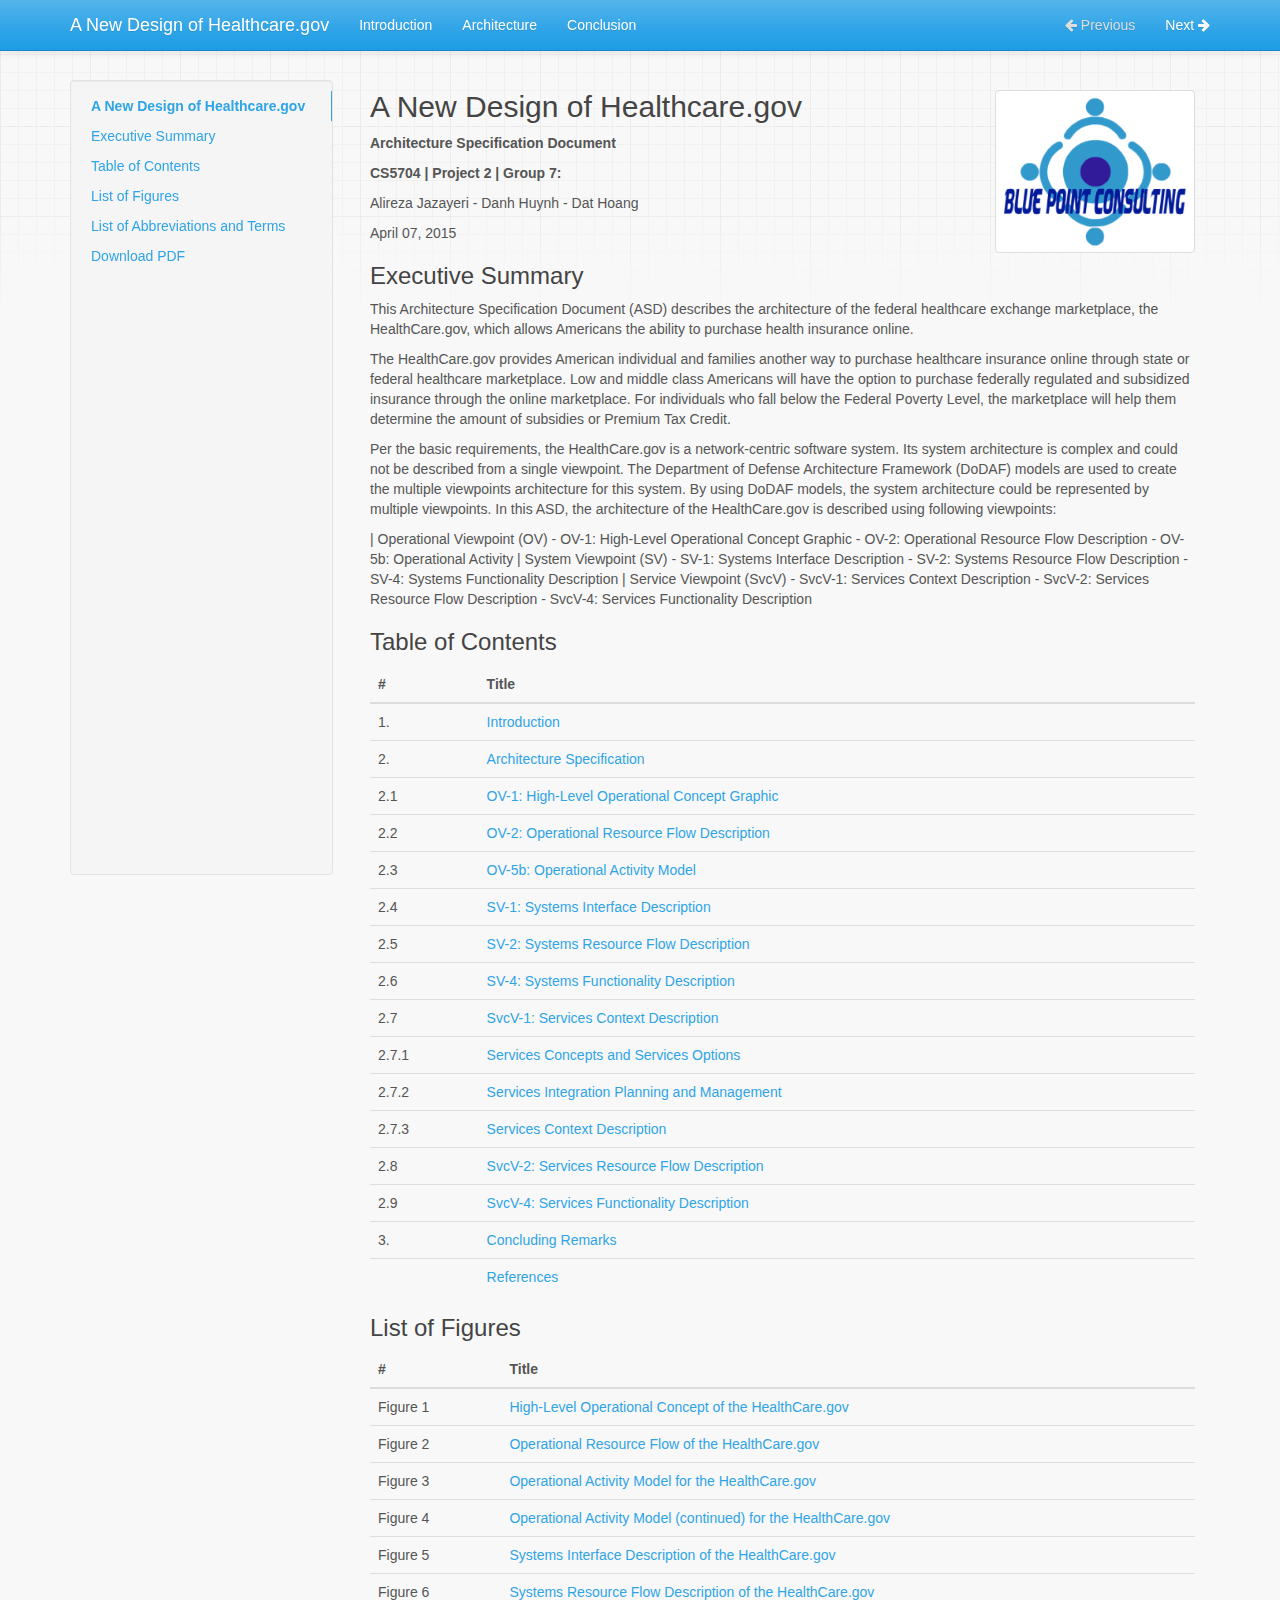
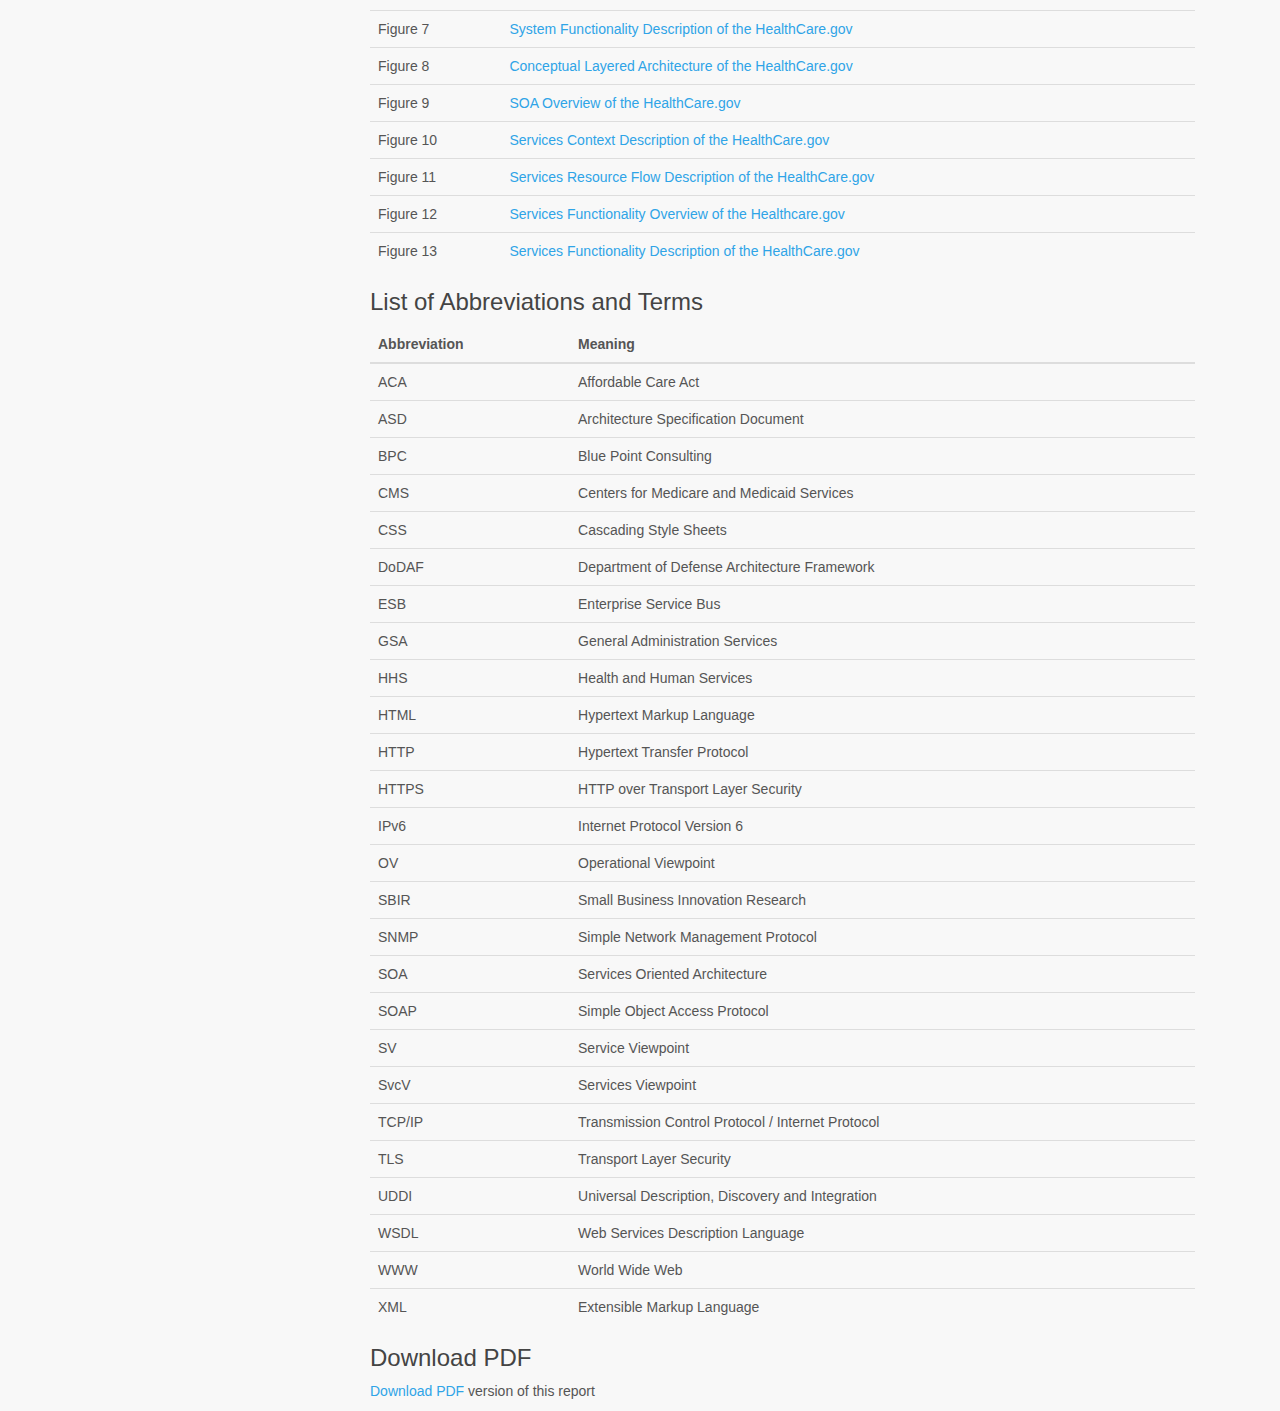
==== commit 04ed81d1: "final version" ====
--- a/index.html
+++ b/index.html
@@ -9,7 +9,7 @@
         
         <link rel="shortcut icon" href="./img/favicon.ico">
 
-        <title>CS5704 | Project 2 | Group 3</title>
+        <title>A New Design of Healthcare.gov</title>
 
         <link href="./css/bootstrap-custom.min.css" rel="stylesheet">
         <link href="./css/font-awesome-4.0.3.css" rel="stylesheet">
@@ -34,15 +34,64 @@
         <!-- Collapsed navigation -->
         <div class="navbar-header">
             
+            <!-- Expander button -->
+            <button type="button" class="navbar-toggle" data-toggle="collapse" data-target=".navbar-collapse">
+                <span class="sr-only">Toggle navigation</span>
+                <span class="icon-bar"></span>
+                <span class="icon-bar"></span>
+                <span class="icon-bar"></span>
+            </button>
+            
 
             <!-- Main title -->
-            <a class="navbar-brand" href=".">CS5704 | Project 2 | Group 3</a>
+            <a class="navbar-brand" href=".">A New Design of Healthcare.gov</a>
         </div>
 
         <!-- Expanded navigation -->
         <div class="navbar-collapse collapse">
             
-
+                <!-- Main navigation -->
+                <ul class="nav navbar-nav">
+                
+                
+                    <li >
+                        <a href="introduction/">Introduction</a>
+                    </li>
+                
+                
+                
+                    <li >
+                        <a href="architecture/">Architecture</a>
+                    </li>
+                
+                
+                
+                    <li >
+                        <a href="conclusion/">Conclusion</a>
+                    </li>
+                
+                
+                </ul>
+            
+
+            
+            <!-- Search, Navigation and Repo links -->
+            <ul class="nav navbar-nav navbar-right">
+                
+                
+                <li class="disabled">
+                    <a rel="next" >
+                        <i class="fa fa-arrow-left"></i> Previous
+                    </a>
+                </li>
+                <li >
+                    <a rel="prev" href="introduction/">
+                        Next <i class="fa fa-arrow-right"></i>
+                    </a>
+                </li>
+                
+                
+            </ul>
             
         </div>
     </div>
@@ -53,269 +102,300 @@
                 <div class="col-md-3"><div class="bs-sidebar hidden-print affix well" role="complementary">
     <ul class="nav bs-sidenav">
     
-        <li class="main active"><a href="#executive-summary">Executive Summary</a></li>
-        
-    
-        <li class="main "><a href="#introduction">Introduction</a></li>
-        
-    
-        <li class="main "><a href="#architecture-specification">Architecture Specification</a></li>
-        
-    
-        <li class="main "><a href="#operational-viewpoint">Operational Viewpoint</a></li>
-        
-            <li><a href="#ov-1-high-level-operational-concept-graphic">OV-1: High-Level Operational Concept Graphic</a></li>
-        
-            <li><a href="#ov-2-operational-resource-flow-description">OV-2: Operational Resource Flow Description</a></li>
-        
-            <li><a href="#ov-5b-operational-activity-model">OV-5b: Operational Activity Model</a></li>
-        
-    
-        <li class="main "><a href="#systems-viewpoint">Systems Viewpoint</a></li>
-        
-            <li><a href="#sv-1-systems-interface-description">SV-1: Systems Interface Description</a></li>
-        
-            <li><a href="#sv-2-systems-resources-flow-description">SV-2: Systems Resources Flow Description</a></li>
-        
-            <li><a href="#sv-3-systems-functionality-description">SV-3: Systems Functionality  Description</a></li>
-        
-    
-        <li class="main "><a href="#services-viewpoint">Services Viewpoint</a></li>
-        
-            <li><a href="#svcv-1-service-context-description">SvcV-1: Service Context Description</a></li>
-        
-            <li><a href="#svcv-2-service-resource-flow-description">SvcV-2: Service Resource Flow Description</a></li>
-        
-            <li><a href="#svcv-4-service-functionality-description">SvcV-4: Service Functionality Description</a></li>
-        
-    
-        <li class="main "><a href="#concluding-remarks">Concluding Remarks</a></li>
-        
-    
-        <li class="main "><a href="#references">References</a></li>
+        <li class="main active"><a href="#a-new-design-of-healthcaregov">A New Design of Healthcare.gov</a></li>
+        
+            <li><a href="#executive-summary">Executive Summary</a></li>
+        
+            <li><a href="#table-of-contents">Table of Contents</a></li>
+        
+            <li><a href="#list-of-figures">List of Figures</a></li>
+        
+            <li><a href="#list-of-abbreviations-and-terms">List of Abbreviations and Terms</a></li>
+        
+            <li><a href="#download-pdf">Download PDF</a></li>
         
     
     </ul>
 </div></div>
                 <div class="col-md-9" role="main">
 
-<h2 id="executive-summary">Executive Summary</h2>
-<p>NationalHealthCare.gov is a network-centric software system. Its system architecture is complex and could not be described from a single viewpoint. The Department of Defense Architecture Framework (DoDAF) models are used to create the multiple viewpoints architecture for this system. By using DoDAF models, the system architecture is represented by:</p>
-<ul>
-<li>Operational Viewpoint (OV)<ul>
-<li>OV-1: High-Level Operational Concept Graphic</li>
-<li>OV-2: Operational Resource Flow Description</li>
-<li>OV-5b: Operational Activity</li>
-</ul>
-</li>
-<li>System Viewpoint (SV)<ul>
-<li>SV-1: Systems Interface Description</li>
-<li>SV-2: Systems Resource Flow Description</li>
-<li>SV-4: Systems Functionality Description</li>
-</ul>
-</li>
-<li>Service Viewpoint (SvcV)<ul>
-<li>SvcV-1: Services Context Description</li>
-<li>SvcV-2: Services Resource Flow Description</li>
-<li>SvcV-4: Services Functionality Description</li>
-</ul>
-</li>
-</ul>
-<h2 id="introduction">Introduction</h2>
-<p>On March 23, 2010, President Obama signed into law The Patient Protection and Affordable Care Act (ACA), which require every American to obtain health insurance or pay a penalty<a href="#ref1">[1]</a>. The purpose of the ACA is to make insurance more affordable by reducing insurance premiums and out-of-pocket cost for Americans who previously could not afford insurance<a href="#ref1">[1]</a>. Furthermore, the law prevents insurance companies from denying Americans health insurance based on pre-existing conditions. Additional benefits of the ACA includes but not limited to no-cost preventative care, coverage for young adults under the age of 26, and no cancellation or lifetime limits on care.</p>
-<p>The purpose of this Architecture Specification Document (ASD) is to describe the operational, system, and service views of the healthcare marketplace. The healthcare marketplace provides American individuals and families another way to purchase healthcare insurance online through state or federal healthcare marketplace. Low and middle class Americans will have the option to purchase federally regulated and subsidized insurance through the online marketplace. For individuals who fall below the Federal Poverty Level, the marketplace will help them determine the amount of subsidies or Premium Tax Credit.  </p>
-<p>The healthcare marketplace (referred to as the healthcare.gov) shall provide Americans with online capabilities to compare health plans, enroll in a chosen health plan, and calculate any subsidies or credits. The marketplace shall display available plans to User based on the types of plans including Bronze, Silver, Gold and Platinum. The marketplace shall provide an intuitive user interface that allows User to compare the different types of plans based on their medical needs. In addition, the marketplace shall provide User the option to enroll in the chosen health plan. The marketplace shall validate User’s eligibility including but not limited to the validity of the SSN, legal resident, employment status, income, and citizenship.  Furthermore, the marketplace shall calculate any subsidies and/or credits that the User qualifies based on employment and income levels.</p>
-<p>Currently, there are no web-based healthcare marketplaces that are available for the general public to purchase healthcare plan to meet the ACA requirements.  Hence, the government is seeking a contractor to build a cloud-based healthcare marketplace that allows users to browse, apply, and purchase healthcare plans.  Specifically, the healthcare marketplace needs to address the following challenges:</p>
-<ol>
-<li>Provide users with a user-friendly web application interface to browse, compare, apply, and purchase healthcare plans online using the Internet</li>
-<li>Establish call centers including faith based organizations, government affiliates, etc. to help users requiring assistance or those who do not have sufficient Internet connection/bandwidth access to the healthcare marketplace</li>
-<li>Collect and update healthcare plans from healthcare providers and make the plans available on the healthcare marketplace</li>
-<li>Create login accounts for users to manage their healthcare plans and user profile</li>
-<li>Ability for the user to apply for the ACA</li>
-<li>Calculate healthcare subsidies in real-time as defined by the ACA requirements</li>
-<li>Leverage third-party services and products to streamline the application and plan purchase process including verification and online payment services</li>
-<li>Report individuals and their employers to the Internal Revenue Service</li>
-</ol>
-<p>Moreover, healthcare providers will offer users’ healthcare plans through the marketplace. These plans will be received and updated by the healthcare.gov system.  BPC intends to leverage commercial-off-the-shelf provides and services to expedite the development effort and minimize capital cost. These third-party services include employment and income verification, address verification, and e-commerce payment.</p>
-<p>The development of this healthcare marketplace will be funded through the Department of Health and Human Services (HHS) <a href="#ref2">[2]</a>. Specifically, the Centers for Medicare and Medicaid Services (CMS) have obligated in excess of $840 million dollars to develop the healthcare marketplace. It is the intent of the Blue Point Consulting to develop the healthcare marketplace in concert with Accenture; and to maintain the website on an ongoing basis.</p>
-<p>Blue Point Consulting (BPC) was founded in 2005 and headquarters in Reston, Virginia as a software development company. BPC was awarded their first contract through the Small Business Innovation Research (SBIR) program. BPC received Phase I and Phase II funding by the US Navy to research and develop innovative methods to seamlessly integrate a common operating picture across various government agencies using cloud computing technologies. Through the initial SBIR program, BPC have grown to a 400 employees with annual revenue exceeding $50 million dollars.  We believe with our software development and cloud computing expertise will help the Accenture team build a user-friendly, robust, and highly available online healthcare marketplace.</p>
-<p>In support of this project, BPC has hired 35 new information technology professionals, in addition to our current team, to design and develop this web-based healthcare marketplace.  The team consist but not limited to a program manager, project manager, requirements analysts, system architecture, software developers, network engineers, quality assurance and control specialist, release and deployment engineers.  The team will support all phases of the software development life-cycle until the initial baseline release.  After the initial production release, BCP will reduce the team size to address bug fixes and future enhancements and commensurate with the price schedule.</p>
-<p>BPC intends to maintain and enhance the healthcare marketing place after the initial development effort.  This effort is part of the three base year contract. The maintenance and enhancement of the healthcare marketplace includes new functionality, bug fixes to the website, data updates from third-party providers, generate and deliver reports to the internal revenue service, resolve account management issues, and address payment processing problems.  The intent of these services are: 1) to provide users of the healthcare marketplace with a good buying experience, 2) provider users numerous options to purchase the healthcare plans, 3) provide the latest healthcare plans and cost, 4) provide a highly-available, reliable, and intuitive application, and 5) meet the ACA requirements.</p>
-<p>BPC proposed a firm-fixed priced contract to support this project, using the labor categories and software development licenses outlined in the General Administration Services (GSA) pricing. All travel expenses will be considered out-of-pocket and billed in the government as required.  All hardware and server software licenses will be considered outside the scope of this project. The price proposal is a three year base contract with 5 option years as specified in the cost proposal. BPC believes that we are offering the government with the best solution and best value to develop a highly robust system within a very aggressive timeframe. In addition, since BPC is a Virginia based company, this project will help generate revenue for the Commonwealth and for US small businesses.</p>
-<h2 id="architecture-specification">Architecture Specification</h2>
-<p>This section describes the system architecture of the healthcare.gov system including the operational views, system views, and service views. This document describes the scope of the architecture, determines the data required to support the system, conducts and analyzes the architectural impact of the system, and identifies key stakeholders.</p>
-<h2 id="operational-viewpoint">Operational Viewpoint</h2>
-<h3 id="ov-1-high-level-operational-concept-graphic">OV-1: High-Level Operational Concept Graphic</h3>
-<p>The high-level operational concept view depicted in figure 1 below shows how the cloud-based healthcare marketplace will operate in the context of users, healthcare providers, government agencies, and third-party vendors.</p>
-<p><a href="./figures/figure1.png" title="Figure 1 - Operational Concept of the Healthcare.gov"><img src="./figures/figure1.png" width="100%" title="Figure 1 - Operational Concept of the Healthcare.gov" alt="Figure 1 - Operational Concept of the Healthcare.gov"></a></p>
-<p>The healthcare marketplace is hosted by an authorized cloud service provider who complies with the FedRamp requirements. By leveraging the FedRamp cloud service provider, the government’s certification and accreditation requirements will be met.  In addition, this will reduce capital cost for hardware and software acquisition, reduce any delays as a result of the procurement process, and maximize the return on investment.</p>
-<p>General users will have the ability to browse, apply and purchase health plans using a web-browser.  The healthcare marketplace is accessible from any geographic location using a broadband network connection.  Users who do not have access to the Internet or those who need additional assistance use their local call center. The call center will browse, apply, and purchase on the users behalf. Lastly, the system administrator will have the ability to create, reset, or update the user’s login account.</p>
-<p>Healthcare Insurance Providers will send BCP monthly insurance plans. The plans will be updated into the healthcare marketplace system and made available within the acceptable timeframe defined in the Service Level Agreement.</p>
-<p>The healthcare marketplace will leverage third-party partners who will provide e-commerce payment services, employment and income verification, and address verification capabilities. The address verification is used to ensure that the user’s address is most current, accurate, and within the United States and its territories. The employment and income verification is to mitigate fraudulent activities for the purposes of calculating subsidies and employer reporting. The e-commerce payment service is used to process the health plan payment.  </p>
-<h3 id="ov-2-operational-resource-flow-description">OV-2: Operational Resource Flow Description</h3>
-<p>The purpose of the operational resource flow as depicted in figure 2 is to illustrate how resources flow within the healthcare marketplace system.  General user enters their personal, health, and employment information as part of the application process.  This information is used to determine if the user qualifies for subsidies.  Similarly, the Call Center user can perform the same operation on behalf of the user.  In the event that the user is unable to login or create an account, the System Administrator can create, update, or reset the user’s account including their password.</p>
-<p>During the application process, the healthcare.gov system will invoke the address verification web service. The healthcare.gov will send the user’s residential address and expects a result code to be returned. Similarly, the healthcare.gov will send the user’s employer and income information to the Employment &amp; Income verification service. This is to ensure that the user is employed at the company and at the income stated. Lastly, the healthcare.gov will verify that the user’s social security is valid by querying the database that houses the latest social security numbers. The database contains the SSN and active status that the Social Security Administration provides BPC on a monthly basis. After the user selects the healthcare plan for purchase, the credit card or bank information is sent to the e-Commerce payment provider to perform the actual transaction. If successful, the payment is debited from the user’s account and paid to the healthcare provider.  </p>
-<p><a href="./figures/figure2.png" title="Figure 2 - Operational Resource Flow of the Healthcare.gov"><img src="./figures/figure2.png" width="100%" title="Figure 2 - Operational Resource Flow of the Healthcare.gov" alt="Figure 2 - Operational Resource Flow of the Healthcare.gov"></a></p>
-<h3 id="ov-5b-operational-activity-model">OV-5b: Operational Activity Model</h3>
-<p>The Operational Activity Model in figure 3 and 4 describes operational activities and tasks of the healthcare marketplace system. The figures are grouped into four categories: Users, the healthcare.gov system, the Cloud Service Providers, and the Data Providers. The intent is to delineate the roles and responsibility for each activity.</p>
-<p><a href="./figures/figure3.png" title="Figure 3 - Operational Activity Model for the Healthcare.gov"><img src="./figures/figure3.png" width="100%" title="Figure 3 - Operational Activity Model for the Healthcare.gov" alt="Figure 3 - Operational Activity Model for the Healthcare.gov"></a></p>
-<p>The User category encompasses both General Users and Call Center Users. Call Center Users will operate the system on behalf of the user in the call centers. The diagram depicts the high-level activities of users including account creation, application login, browse and compare healthcare plans, apply for and review the status of the application results, and purchase and update the healthcare plan.</p>
-<p>When the user wants to browse and compare healthcare plans, the request is sent to the healthcare.gov system. The healthcare.gov evaluates the browse criteria, retrieve the plans from the service providers based on the criteria, identify the plans, and format the results and display to the user. The cloud service provider returns the result from a data repository that has been pre-processed containing the healthcare plans and its offerings.</p>
-<p>The application request and update invoked by the user is sent to the healthcare.gov system.  The healthcare.gov system perform a series of real-time verification as depicted in the figure 3 including verify the social security number to ensure that it is valid, verify the residential address for completeness and deliverability, and verify the employment and income level. The SSN verification is performed using the healthcare.gov services, which uses the SSA data that is sent to the healthcare.gov on a monthly basis.  The address and employment/income verification services are performed in real-time using third-party providers including USPS and Experian. If the verification process is successful, the system will determine and calculate any applicable subsidies that the user is entitled. The result is delivered to the user and the application data is stored in the healthcare.gov database.</p>
-<p>After the user has selected the healthcare plan for purchase, the request is made by the user and sent to the healthcare.gov system as illustrated in figure 3. The healthcare.gov system processes the request including calculating the final cost, apply subsidies, and invoke a third-party cloud-service payment system to conduct the e-commerce transaction. The confirmation result along is returned to the user.
-Users have the ability to create an account on the healthcare.gov website. When the user initiates the request, the healthcare.gov perform a verification process, stores the account information in the data store, emails the user using the cloud service, and returns the result to the user. A similar process occurs when the user logs into the healthcare.gov system. The system authenticates and authorizes the user and logs the user into the system. For a system administrator, the healthcare.gov allows the administrator to update the user’s password and account information as shown in figure 4. The healthcare.gov service emails the updated password to the user while the system stores the information in a data store.</p>
-<p><a href="./figures/figure4.png" title="Figure 4 - Operational Activity Model (continued) for the Healthcare.gov"><img src="./figures/figure4.png" width="100%" title="Figure 4 - Operational Activity Model (continued) for the Healthcare.gov" alt="Figure 4 - Operational Activity Model (continued) for the Healthcare.gov"></a></p>
-<h2 id="systems-viewpoint">Systems Viewpoint</h2>
-<h3 id="sv-1-systems-interface-description">SV-1: Systems Interface Description</h3>
-<p>The systems design is heavily based on scalable virtual systems. We rely on two types of servers for providing web services. A static web server will be used for serving content that does not require authentication. For example, to access general information about the health care law, the static web server is used.</p>
-<p>All images, css files, java script files and other files are stored on a static files server and is distributed with a content delivery system to ensure faster and more reliable content delivery.</p>
-<p>All systems that store or serve secure information are located within a firewall and have limited access to outside world.</p>
-<p>A web app server provides web services, web interface, mobile web interface and security services. A load balancer launches new instances of the web app if the traffic increases and terminates unnecessary instances.</p>
-<p>Automated services are managed by web worker which is scalable similar to the web app server. The capacity will automatically scale if the volume of tasks increases.</p>
-<p>A queuing service communicate messages between the web app and the web worker. For example, when the user completes an application, a message is added to the queue or processing the application. The worker will read the application processing message from the queue and run it in the background.</p>
-<p>A Redis server is used for caching and performance improvement. Frequently used queries and data are stored with keys and values on the redis server.</p>
-<p>A database cluster with multiple master and slave databases is used to store the data. The master/slave setup allow us to scale the database cluster serving capacity based on the volume of traffics.</p>
-<p>Each component of this setup use TCP network transport protocol to communicate data packets. The ports used for the communication is shown on the diagram.</p>
-<p><a href="./figures/figure5.jpg" title="Figure 5"><img src="./figures/figure5.jpg" width="100%" title="Figure 5" alt="Figure 5"></a></p>
-<h3 id="sv-2-systems-resources-flow-description">SV-2: Systems Resources Flow Description</h3>
-<p>The diagram below shows how the information flows across system resources. The diagram shows how authenticated and unauthenticated requests are directed to different web servers.</p>
-<p>For authenticated server, a complex chain of flow is started based on the type of request.</p>
-<p>The diagram also shows which system is responsible for accessing third party services such as Address Verification Service, etc.</p>
-<p><a href="./figures/figure6.jpg" title="Figure 6"><img src="./figures/figure6.jpg" width="100%" title="Figure 6" alt="Figure 6"></a></p>
-<h3 id="sv-3-systems-functionality-description">SV-3: Systems Functionality  Description</h3>
-<p>This diagram shows which functions are available in each system. For example, the web app includes user registration, login, profile editing and making payments.</p>
-<p>The diagram also shows how each function interact with other functions. For example, the MMQ system is used for queuing messages and web worker uses the queued messages to run scheduled and automated tasks.</p>
-<p><a href="./figures/figure7.jpg" title="Figure 7"><img src="./figures/figure7.jpg" width="100%" title="Figure 7" alt="Figure 7"></a></p>
-<h2 id="services-viewpoint">Services Viewpoint</h2>
-<p>In previous section, we have defined the Operational resources in OV-2. Those resources need to be supported by one or more services. In this section, we continue to architect NationalHealthCare.gov network-centric software system from the services viewpoints.</p>
-<p>With the service viewpoint models, we could identify and associate the service resources to the operational and capability requirements.</p>
-<h3 id="svcv-1-service-context-description">SvcV-1: Service Context Description</h3>
-<h4 id="service-concepts-and-service-options">Service Concepts and Service Options</h4>
-<p>The requirement is to design a network-centric software system. For this section, by using Service Oriented Architecture (SOA) design pattern, we could show how the components provide services to other components via communications protocols, the Internet network in this case.</p>
-<p>First of all, by going over the conceptual layer of the service architecture, we could identify and to define the major service components.</p>
-<p>The NationalHealthCare.gov network-centric software system includes:</p>
-<ul>
-<li>
-<p><strong>Physical nodes &amp; Transportation:</strong> The network of server and client computers that are connected over the Internet. As mentioned in Operational Viewpoint, the authorized and qualified cloud service providers will provide the based infrastructure for this system. In our design pattern, we will mention but do not focus on the physical infrastructure services.</p>
-</li>
-<li>
-<p><strong>Protocols:</strong> In our design, this software system will use the common protocols for network and web services.</p>
-<ul>
-<li>Transmission Control Protocol / Internet Protocol (TCP/IP)</li>
-<li>IPv6 Internet Protocol Version 6 (IPv6)
--Simple Network Management Protocol (SNMP)</li>
-</ul>
-</li>
-<li>
-<p><strong>Web Core Services:</strong> Those could be considered as the software infrastructure services. The cloud service provider will provide the core services that supports for the main web application services. The web core services are defined depending on the technologies that will be used in the application. Some highlighted services are:</p>
-<ul>
-<li>Hypertext Markup Language (HTML) is the standard markup language used to create web pages.</li>
-<li>Hypertext Transfer Protocol (HTTP) is an application-level protocol for distributed, collaborative, hypermedia information systems. HTTP is the foundation of data communication for the World Wide Web (WWW).</li>
-<li>HTTP over Transport Layer Security (TLS), prefer as HTTPS, is the communication protocol for secure communication over a computer network.</li>
-<li>Simple Object Access Protocol (SOAP) is an XML-based messaging protocol used to encode the information in web service request and response messages before sending them over a network.</li>
-<li>Web Services Description Language (WSDL) is an XML-formatted language used to describe a Web service's capabilities.</li>
-<li>Extensible Markup Language (XML) is a standard that used to describe the data. It is very common used in web application.</li>
-</ul>
-</li>
-<li>
-<p><strong>Enterprise Service Bus (ESB):</strong> The system services that control the internal system activities.</p>
-<ul>
-<li>Universal Description, Discovery and Integration (UDDI) is a web-based distributed directory that enables listing of web services and discovering each other.</li>
-<li>Routing (Service Virtualization)</li>
-<li>Transformation</li>
-</ul>
-</li>
-<li>
-<p><strong>Orchestration (Automation):</strong> The services that are automated and provide supports for other services of the system.</p>
-</li>
-<li>
-<p><strong>Services Presentation and Management:</strong> The security layer to manage the accessibility to the web application services.</p>
-</li>
-</ul>
-<p>Figure 8 shows the layered architecture of NationalHealthCare.gov</p>
-<p><a href="./figures/figure8.png" title="Figure 8"><img src="./figures/figure8.png" width="100%" title="Figure 8" alt="Figure 8"></a></p>
-<h4 id="service-integration-planning-and-management">Service Integration Planning and Management</h4>
-<p>Expanding from the conceptual layers viewpoint, the system is made up from multiple service components. There are basic groups of services and the flow of interaction between those groups of services. The services flows are not limited to internal system and application services. The service groups also include the services related to the human interactions and managements.</p>
-<p>Below, figure 9, is the SOA overview of the NationalHealthCare.gov. This diagram shows the basic integration of the service components in the system.</p>
-<p>The network-centric software system consists of the basic service components as seen above in the conceptual layers. ESB is the central component, which controls and interacts with the system services: Database Services, Security Services, Automation Services, UDDI Registry, Web Core Services, and Web Service Interfaces. Over common protocols, the backend web application and the third-party services (external services from the providers) could access and use the central system resource. Similarly, over the same protocols, the administrator could access and use the web system administration services. The front-end users include the assistant/management users and the generic users. Those users could access the web interface using different devices and over the same protocols. The assistant users also manage the assistant services to assist the generic users.</p>
-<p><a href="./figures/figure9.png" title="Figure 9"><img src="./figures/figure9.png" width="100%" title="Figure 9" alt="Figure 9"></a></p>
-<h4 id="services-context-description">Services Context Description</h4>
-<p>In addition to the basic layers and the integration of basic service components, the detail service context plays an important role in SOA design pattern. It describes the services layout that required for the operations of the system.</p>
-<p>According to the requirement specifications and the Operational View, we have the following services and service components (Figure 10).</p>
-<p><a href="./figures/figure10.png" title="Figure 10"><img src="./figures/figure10.png" width="100%" title="Figure 10" alt="Figure 10"></a></p>
-<h3 id="svcv-2-service-resource-flow-description">SvcV-2: Service Resource Flow Description</h3>
-<p>By expanding the Service Context Description, we have the services and service flows that described in Figure 11.</p>
-<p>The ESB services provide the core services to coordinate everything happen in the backend of the system. It would process the service request and service reply for accessing or updating the data services and the web core services.</p>
-<p>The Interface services contain the interface of the major component of this system such as: Dashboard, Login, User Profile, Application, and Healthcare Plan. Each interface service would interact with multiple functional components. The Interface services could be considered as the action controller of the system: all the functional services are being called from the uses of interface services. During processing the service request, the interface services could send and receive the service requests for accessing or updating the data services and the web core services.</p>
-<p>There are the service components to support the interface services and the service components to support the system.</p>
-<p>The User Account services would be used to support the User Profile Interface service and some other related services. The User Account services receive the requests related to user managements and send the approximate reply.</p>
-<p>The Security services keep a major role in the system. The Security services could interact directly with the Login service. And the Security services could interact indirectly with every other services of the system.</p>
-<p>The Application services are being used for handling the application process and interact directly with the Application Interface service.</p>
-<p>The Verification services support for the Application services. The Verification services receive the service requests from the Application services, process the request, and reply to the requests.</p>
-<p>The Healthcare Plan services work for the Healthcare Plan Interface service. Once receiving the requests for plan purchase, the Healthcare Plan services process and reply with the results.</p>
-<p>The Notification services are being used to support for the whole web application and send the approximate notifications per request.</p>
-<p>There is also the External Support services, which are the services provided by external service providers.</p>
-<p>While accessing the system, each type of user would have different type of service requests.
-The Web Access Center would coordinate the service request from the users and send the request to the interface components. The interface components would process and decide the service to handle the request from the Web Access Center. After processing, the interface components would send the replies to the Web Access Center; the Web Access Center would process and send the replies to the user’s requests.</p>
-<p>The more detail flows and descriptions could be seen in Figure 11 below:</p>
-<p><a href="./figures/figure11.png" title="Figure 11"><img src="./figures/figure11.png" width="100%" title="Figure 11" alt="Figure 11"></a></p>
-<h3 id="svcv-4-service-functionality-description">SvcV-4: Service Functionality Description</h3>
-<p>Service Functionality Description describes the functions performed by services and the service data flows among service functions.</p>
-<p>This section identifies and describes the allocation of service functions to resources and the flow of resources between service functions.</p>
-<p>The overview and the integrations of service functionalities is described in Figure 12 and the detail functionality description is described in Figure 13.</p>
-<p>In general, the system consists of Web-based Application service, web core services, ESB services, External Support services, Infrastructure services, and the External Consumer services (Human Interaction services).</p>
-<p>As mentioned previously, ESB and Web Core Services provide the core software base for the system.</p>
-<p>The Web-based Application services have the following basic functionalities: Operations, Account Management, Application, and Plan Purchase.</p>
-<p>The External Support services are the group of system services that linked to the service providers. These services provide the support functionalities to the core web application.</p>
-<p>The Infrastructure services, which are provided by cloud service provider and are not in the scope of the current design architecture, provide the base for the whole system.</p>
-<p>The External Consumers services maintain the functionality to support and to work with each type of users.</p>
-<p><a href="./figures/figure12.png" title="Figure 12"><img src="./figures/figure12.png" width="100%" title="Figure 12" alt="Figure 12"></a></p>
-<p>In detail, the NationalHealthCare.gov network-centric web-based system contains of the following core sets of service functionality:</p>
-<ul>
-<li>Front-end Web Services.</li>
-<li>Web-based Core Services.</li>
-<li>Web-based Application Services.<ul>
-<li>Core function Services<ul>
-<li>User Management Services</li>
-<li>Application Services</li>
-<li>System Support Services<ul>
-<li>Data Processes &amp; Functions Services</li>
-</ul>
-</li>
-</ul>
-</li>
-<li>Interface Services<ul>
-<li>User Management Interface Services</li>
-<li>User Dashboard Services</li>
-<li>Application Interface Services</li>
-<li>Healthcare Plan Interface Services</li>
-</ul>
-</li>
-<li>Information Services<ul>
-<li>Security Services</li>
-<li>Notification Services</li>
-</ul>
-</li>
-<li>External Support Services.</li>
-</ul>
-</li>
-<li>Infrastructure Services.<ul>
-<li>Data Center Services</li>
-<li>Networking Services<ul>
-<li>Communication Connectivity Services</li>
-</ul>
-</li>
-</ul>
-</li>
-</ul>
-<p><a href="./figures/figure13.png" title="Figure 13"><img src="./figures/figure13.png" width="100%" title="Figure 13" alt="Figure 13"></a></p>
-<h2 id="concluding-remarks">Concluding Remarks</h2>
-<p>This ASD describes the operational, system, and service viewpoints of the network-centric software system called NationalHealthCare.gov. The DoDAF models have been used to describe and present the architecture viewpoints of NationalHealthCare.gov system.</p>
-<p>From the different viewpoints, the architecture of the NationalHealthCare.gov system is complex. It is necessary to review the system from those viewpoints in order to prepare for the steps of software engineering.
-The architecture specifications in this document provide the information to continue with the design specifications.</p>
-<h2 id="references">References</h2>
-<p><a name="ref1">[1]</a> “Obamacare Bill: Full PPACA &amp; Related Laws." Obamacare Facts. N.p., n.d. Web. 03 March 2015</p>
-<p><a name="ref2">[2]</a> Pickert,Kate.  “Report: Cost of Healthcare.gov Approaching $1 Billion.” Time.  Time n.d. Web. 30 Jul. 2014</p>
+<p><img src="./figures/logo.png" style="float: right;" width="200px" alt="logo" title="logo"></p>
+<h2 id="a-new-design-of-healthcaregov">A New Design of Healthcare.gov</h2>
+<p><strong>Architecture Specification Document</strong></p>
+<p><strong>CS5704 | Project 2 | Group 7:</strong></p>
+<p>Alireza Jazayeri - Danh Huynh - Dat Hoang</p>
+<p>April 07, 2015</p>
+<h3 id="executive-summary">Executive Summary</h3>
+<p>This Architecture Specification Document (ASD) describes the architecture of the federal healthcare exchange marketplace, the HealthCare.gov, which allows Americans the ability to purchase health insurance online.</p>
+<p>The HealthCare.gov provides American individual and families another way to purchase healthcare insurance online through state or federal healthcare marketplace.  Low and middle class Americans will have the option to purchase federally regulated and subsidized insurance through the online marketplace.  For individuals who fall below the Federal Poverty Level, the marketplace will help them determine the amount of subsidies or Premium Tax Credit.  </p>
+<p>Per the basic requirements, the HealthCare.gov is a network-centric software system. Its system architecture is complex and could not be described from a single viewpoint. The Department of Defense Architecture Framework (DoDAF) models are used to create the multiple viewpoints architecture for this system. By using DoDAF models, the system architecture could be represented by multiple viewpoints. In this ASD, the architecture of the HealthCare.gov is described using following viewpoints:</p>
+<p>|  Operational Viewpoint (OV)
+    - OV-1: High-Level Operational Concept Graphic
+    - OV-2: Operational Resource Flow Description
+    - OV-5b: Operational Activity
+|  System Viewpoint (SV)
+    - SV-1: Systems Interface Description
+    - SV-2: Systems Resource Flow Description
+    - SV-4: Systems Functionality Description
+|  Service Viewpoint (SvcV)
+    - SvcV-1: Services Context Description
+    - SvcV-2: Services Resource Flow Description
+    - SvcV-4: Services Functionality Description</p>
+<h3 id="table-of-contents">Table of Contents</h3>
+<table>
+<thead>
+<tr>
+<th>#</th>
+<th>Title</th>
+</tr>
+</thead>
+<tbody>
+<tr>
+<td>1.</td>
+<td><a href="./introduction">Introduction</a></td>
+</tr>
+<tr>
+<td>2.</td>
+<td><a href="./architecture">Architecture Specification</a></td>
+</tr>
+<tr>
+<td>2.1</td>
+<td><a href="./architecture/#21-ov-1-high-level-operational-concept-graphic">OV-1: High-Level Operational Concept Graphic</a></td>
+</tr>
+<tr>
+<td>2.2</td>
+<td><a href="./architecture/#22-ov-2-operational-resource-flow-description">OV-2: Operational Resource Flow Description</a></td>
+</tr>
+<tr>
+<td>2.3</td>
+<td><a href="./architecture/#23-ov-5b-operational-activity-model">OV-5b: Operational Activity Model</a></td>
+</tr>
+<tr>
+<td>2.4</td>
+<td><a href="./architecture/#24-sv-1-systems-interface-description">SV-1: Systems Interface Description</a></td>
+</tr>
+<tr>
+<td>2.5</td>
+<td><a href="./architecture/#25-sv-2-systems-resources-flow-description">SV-2: Systems Resource Flow Description</a></td>
+</tr>
+<tr>
+<td>2.6</td>
+<td><a href="./architecture/#26-sv-3-systems-functionality-description">SV-4: Systems Functionality Description</a></td>
+</tr>
+<tr>
+<td>2.7</td>
+<td><a href="./architecture/#27-svcv-1-service-context-description">SvcV-1: Services Context Description</a></td>
+</tr>
+<tr>
+<td>2.7.1</td>
+<td><a href="./architecture/#271-service-concepts-and-service-options">Services Concepts and Services Options</a></td>
+</tr>
+<tr>
+<td>2.7.2</td>
+<td><a href="./architecture/#272-service-integration-planning-and-management">Services Integration Planning and Management</a></td>
+</tr>
+<tr>
+<td>2.7.3</td>
+<td><a href="./architecture/#273-services-context-description">Services Context Description</a></td>
+</tr>
+<tr>
+<td>2.8</td>
+<td><a href="./architecture/#28-svcv-2-service-resource-flow-description">SvcV-2: Services Resource Flow Description</a></td>
+</tr>
+<tr>
+<td>2.9</td>
+<td><a href="./architecture/#29-svcv-4-service-functionality-description">SvcV-4: Services Functionality Description</a></td>
+</tr>
+<tr>
+<td>3.</td>
+<td><a href="./conclusion/#3-concluding-remarks">Concluding Remarks</a></td>
+</tr>
+<tr>
+<td></td>
+<td><a href="./conclusion/#references">References</a></td>
+</tr>
+</tbody>
+</table>
+<h3 id="list-of-figures">List of Figures</h3>
+<table>
+<thead>
+<tr>
+<th>#</th>
+<th>Title</th>
+</tr>
+</thead>
+<tbody>
+<tr>
+<td>Figure 1</td>
+<td><a href="./architecture/#figure1">High-Level Operational Concept of the HealthCare.gov</a></td>
+</tr>
+<tr>
+<td>Figure 2</td>
+<td><a href="./architecture/#figure2">Operational Resource Flow of the HealthCare.gov</a></td>
+</tr>
+<tr>
+<td>Figure 3</td>
+<td><a href="./architecture/#figure3">Operational Activity Model for the HealthCare.gov</a></td>
+</tr>
+<tr>
+<td>Figure 4</td>
+<td><a href="./architecture/#figure4">Operational Activity Model (continued) for the HealthCare.gov</a></td>
+</tr>
+<tr>
+<td>Figure 5</td>
+<td><a href="./architecture/#figure5">Systems Interface Description of the HealthCare.gov</a></td>
+</tr>
+<tr>
+<td>Figure 6</td>
+<td><a href="./architecture/#figure6">Systems Resource Flow Description of the HealthCare.gov</a></td>
+</tr>
+<tr>
+<td>Figure 7</td>
+<td><a href="./architecture/#figure7">System Functionality Description of the HealthCare.gov</a></td>
+</tr>
+<tr>
+<td>Figure 8</td>
+<td><a href="./architecture/#figure8">Conceptual Layered Architecture of the HealthCare.gov</a></td>
+</tr>
+<tr>
+<td>Figure 9</td>
+<td><a href="./architecture/#figure9">SOA Overview of the HealthCare.gov</a></td>
+</tr>
+<tr>
+<td>Figure 10</td>
+<td><a href="./architecture/#figure10">Services Context Description of the HealthCare.gov</a></td>
+</tr>
+<tr>
+<td>Figure 11</td>
+<td><a href="./architecture/#figure11">Services Resource Flow Description of the HealthCare.gov</a></td>
+</tr>
+<tr>
+<td>Figure 12</td>
+<td><a href="./architecture/#figure12">Services Functionality Overview of the Healthcare.gov</a></td>
+</tr>
+<tr>
+<td>Figure 13</td>
+<td><a href="./architecture/#figure13">Services Functionality Description of the HealthCare.gov</a></td>
+</tr>
+</tbody>
+</table>
+<h3 id="list-of-abbreviations-and-terms">List of Abbreviations and Terms</h3>
+<table>
+<thead>
+<tr>
+<th>Abbreviation</th>
+<th>Meaning</th>
+</tr>
+</thead>
+<tbody>
+<tr>
+<td>ACA</td>
+<td>Affordable Care Act</td>
+</tr>
+<tr>
+<td>ASD</td>
+<td>Architecture Specification Document</td>
+</tr>
+<tr>
+<td>BPC</td>
+<td>Blue Point Consulting</td>
+</tr>
+<tr>
+<td>CMS</td>
+<td>Centers for Medicare and Medicaid Services</td>
+</tr>
+<tr>
+<td>CSS</td>
+<td>Cascading Style Sheets</td>
+</tr>
+<tr>
+<td>DoDAF</td>
+<td>Department of Defense Architecture Framework</td>
+</tr>
+<tr>
+<td>ESB</td>
+<td>Enterprise Service Bus</td>
+</tr>
+<tr>
+<td>GSA</td>
+<td>General Administration Services</td>
+</tr>
+<tr>
+<td>HHS</td>
+<td>Health and Human Services</td>
+</tr>
+<tr>
+<td>HTML</td>
+<td>Hypertext Markup Language</td>
+</tr>
+<tr>
+<td>HTTP</td>
+<td>Hypertext Transfer Protocol</td>
+</tr>
+<tr>
+<td>HTTPS</td>
+<td>HTTP over Transport Layer Security</td>
+</tr>
+<tr>
+<td>IPv6</td>
+<td>Internet Protocol Version 6</td>
+</tr>
+<tr>
+<td>OV</td>
+<td>Operational Viewpoint</td>
+</tr>
+<tr>
+<td>SBIR</td>
+<td>Small Business Innovation Research</td>
+</tr>
+<tr>
+<td>SNMP</td>
+<td>Simple Network Management Protocol</td>
+</tr>
+<tr>
+<td>SOA</td>
+<td>Services Oriented Architecture</td>
+</tr>
+<tr>
+<td>SOAP</td>
+<td>Simple Object Access Protocol</td>
+</tr>
+<tr>
+<td>SV</td>
+<td>Service Viewpoint</td>
+</tr>
+<tr>
+<td>SvcV</td>
+<td>Services Viewpoint</td>
+</tr>
+<tr>
+<td>TCP/IP</td>
+<td>Transmission Control Protocol / Internet Protocol</td>
+</tr>
+<tr>
+<td>TLS</td>
+<td>Transport Layer Security</td>
+</tr>
+<tr>
+<td>UDDI</td>
+<td>Universal Description, Discovery and Integration</td>
+</tr>
+<tr>
+<td>WSDL</td>
+<td>Web Services Description Language</td>
+</tr>
+<tr>
+<td>WWW</td>
+<td>World Wide Web</td>
+</tr>
+<tr>
+<td>XML</td>
+<td>Extensible Markup Language</td>
+</tr>
+</tbody>
+</table>
+<h3 id="download-pdf">Download PDF</h3>
+<p><a href="./Group7.pdf">Download PDF</a> version of this report</p>
 </div>
             
         </div>
--- a/css/extra.css
+++ b/css/extra.css
@@ -0,0 +1,8 @@
+.bs-sidebar.affix {
+  bottom: 5px;
+  overflow-y: scroll;
+}
+
+footer {
+  display: none;
+}
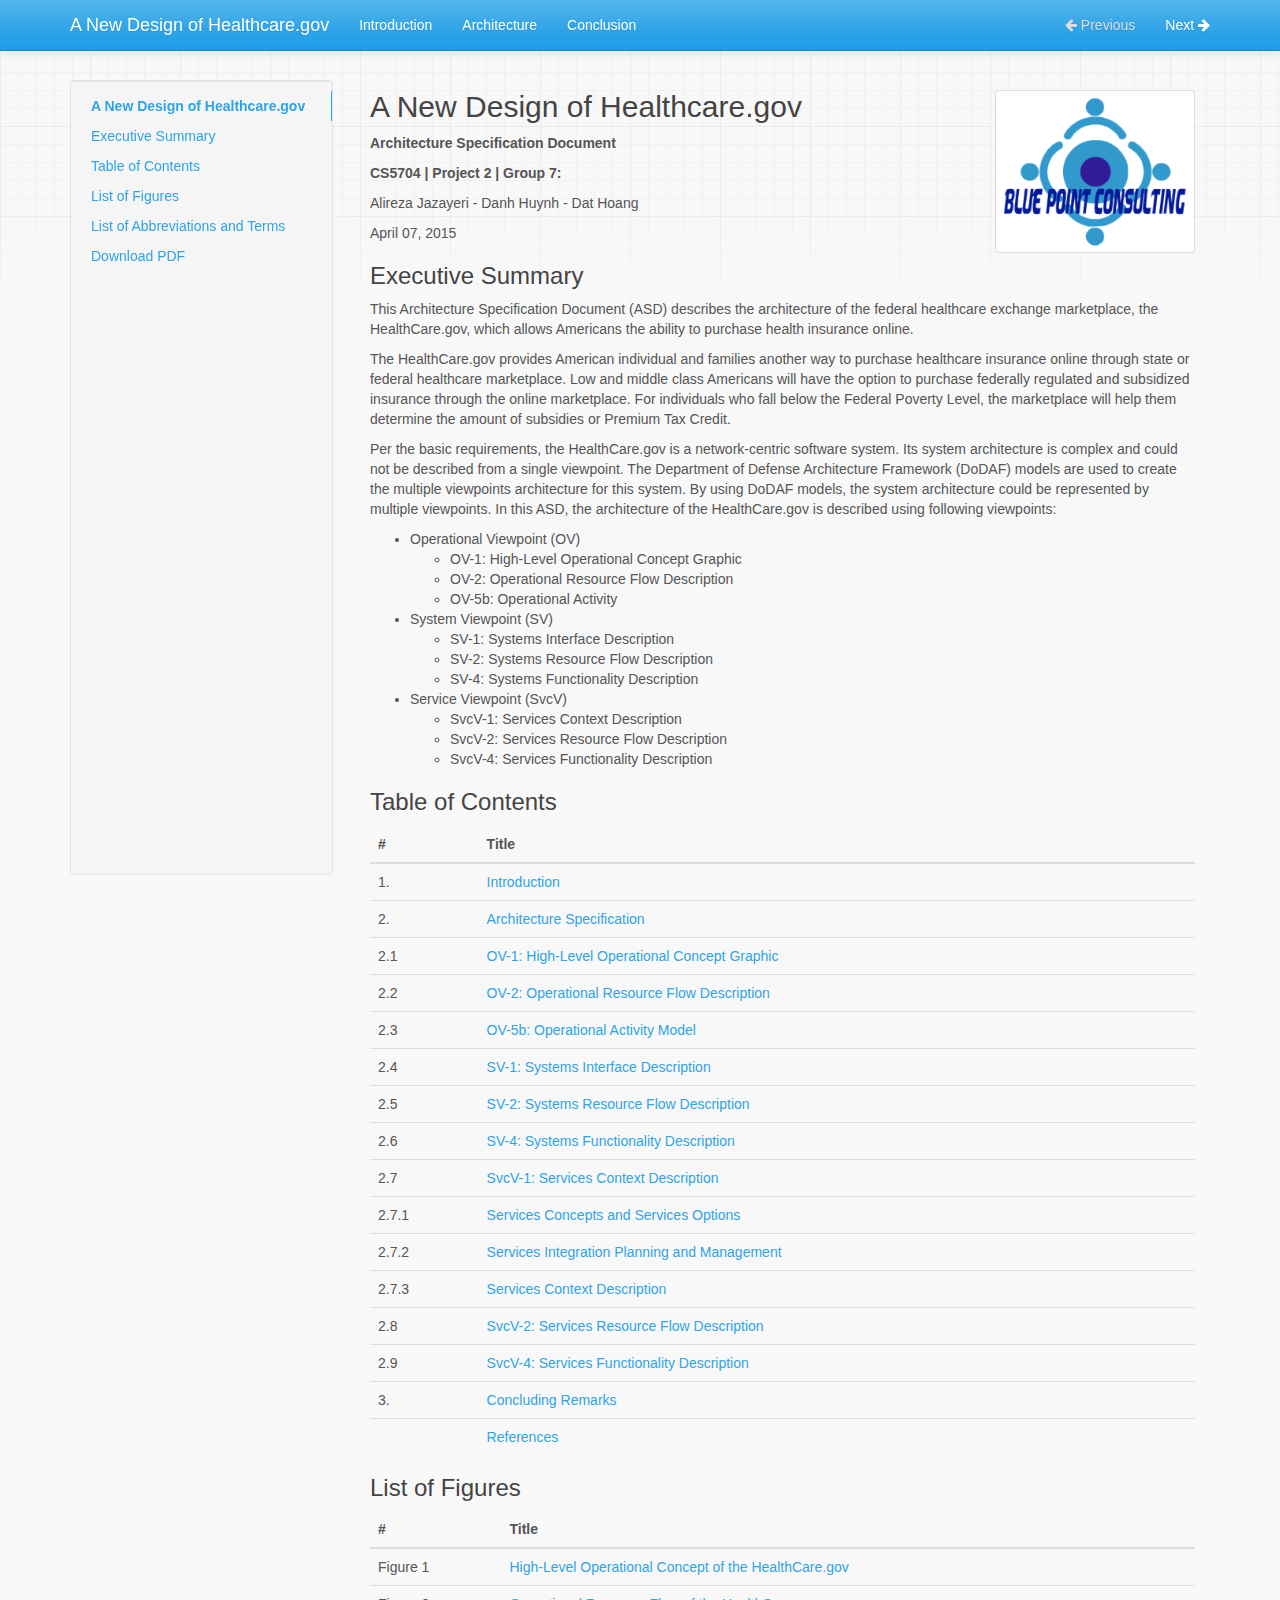
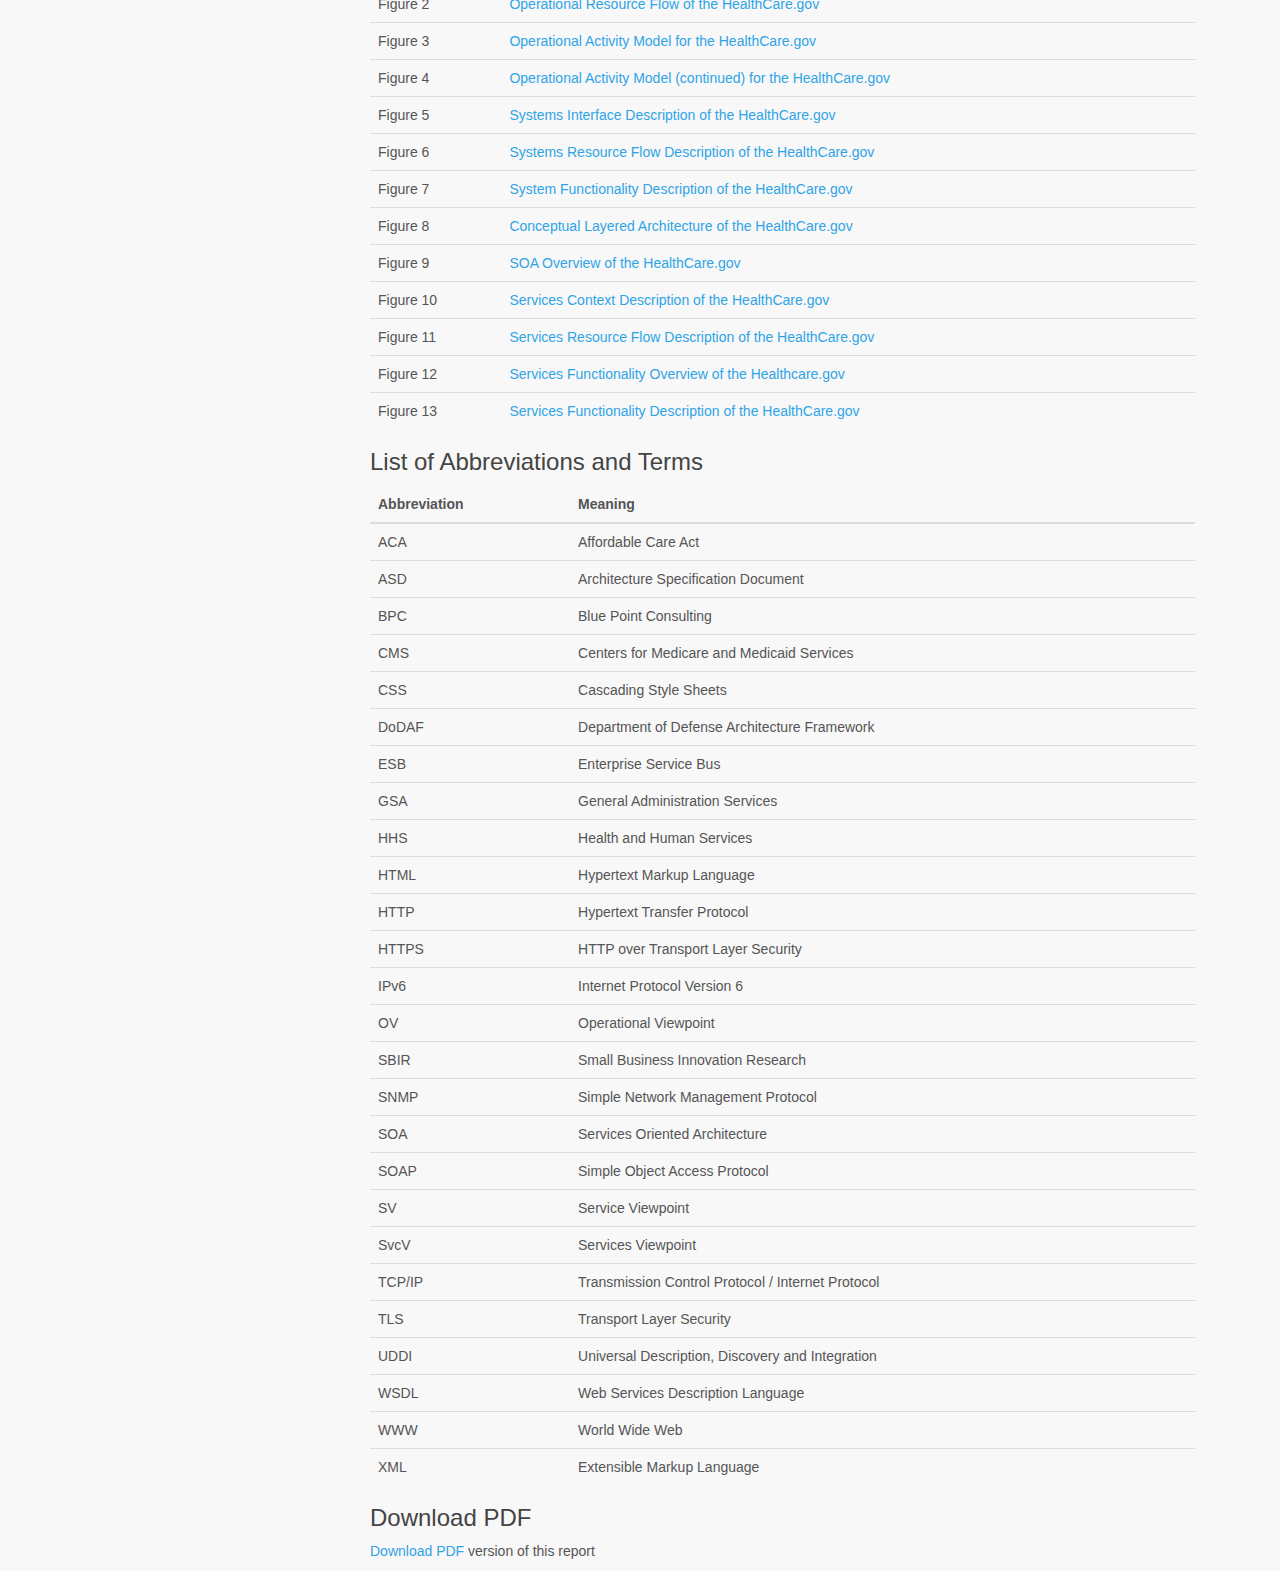
==== commit d13bc0b3: "fix broken table" ====
--- a/index.html
+++ b/index.html
@@ -129,18 +129,26 @@
 <p>This Architecture Specification Document (ASD) describes the architecture of the federal healthcare exchange marketplace, the HealthCare.gov, which allows Americans the ability to purchase health insurance online.</p>
 <p>The HealthCare.gov provides American individual and families another way to purchase healthcare insurance online through state or federal healthcare marketplace.  Low and middle class Americans will have the option to purchase federally regulated and subsidized insurance through the online marketplace.  For individuals who fall below the Federal Poverty Level, the marketplace will help them determine the amount of subsidies or Premium Tax Credit.  </p>
 <p>Per the basic requirements, the HealthCare.gov is a network-centric software system. Its system architecture is complex and could not be described from a single viewpoint. The Department of Defense Architecture Framework (DoDAF) models are used to create the multiple viewpoints architecture for this system. By using DoDAF models, the system architecture could be represented by multiple viewpoints. In this ASD, the architecture of the HealthCare.gov is described using following viewpoints:</p>
-<p>|  Operational Viewpoint (OV)
-    - OV-1: High-Level Operational Concept Graphic
-    - OV-2: Operational Resource Flow Description
-    - OV-5b: Operational Activity
-|  System Viewpoint (SV)
-    - SV-1: Systems Interface Description
-    - SV-2: Systems Resource Flow Description
-    - SV-4: Systems Functionality Description
-|  Service Viewpoint (SvcV)
-    - SvcV-1: Services Context Description
-    - SvcV-2: Services Resource Flow Description
-    - SvcV-4: Services Functionality Description</p>
+<ul>
+<li>Operational Viewpoint (OV)<ul>
+<li>OV-1: High-Level Operational Concept Graphic</li>
+<li>OV-2: Operational Resource Flow Description</li>
+<li>OV-5b: Operational Activity</li>
+</ul>
+</li>
+<li>System Viewpoint (SV)<ul>
+<li>SV-1: Systems Interface Description</li>
+<li>SV-2: Systems Resource Flow Description</li>
+<li>SV-4: Systems Functionality Description</li>
+</ul>
+</li>
+<li>Service Viewpoint (SvcV)<ul>
+<li>SvcV-1: Services Context Description</li>
+<li>SvcV-2: Services Resource Flow Description</li>
+<li>SvcV-4: Services Functionality Description</li>
+</ul>
+</li>
+</ul>
 <h3 id="table-of-contents">Table of Contents</h3>
 <table>
 <thead>
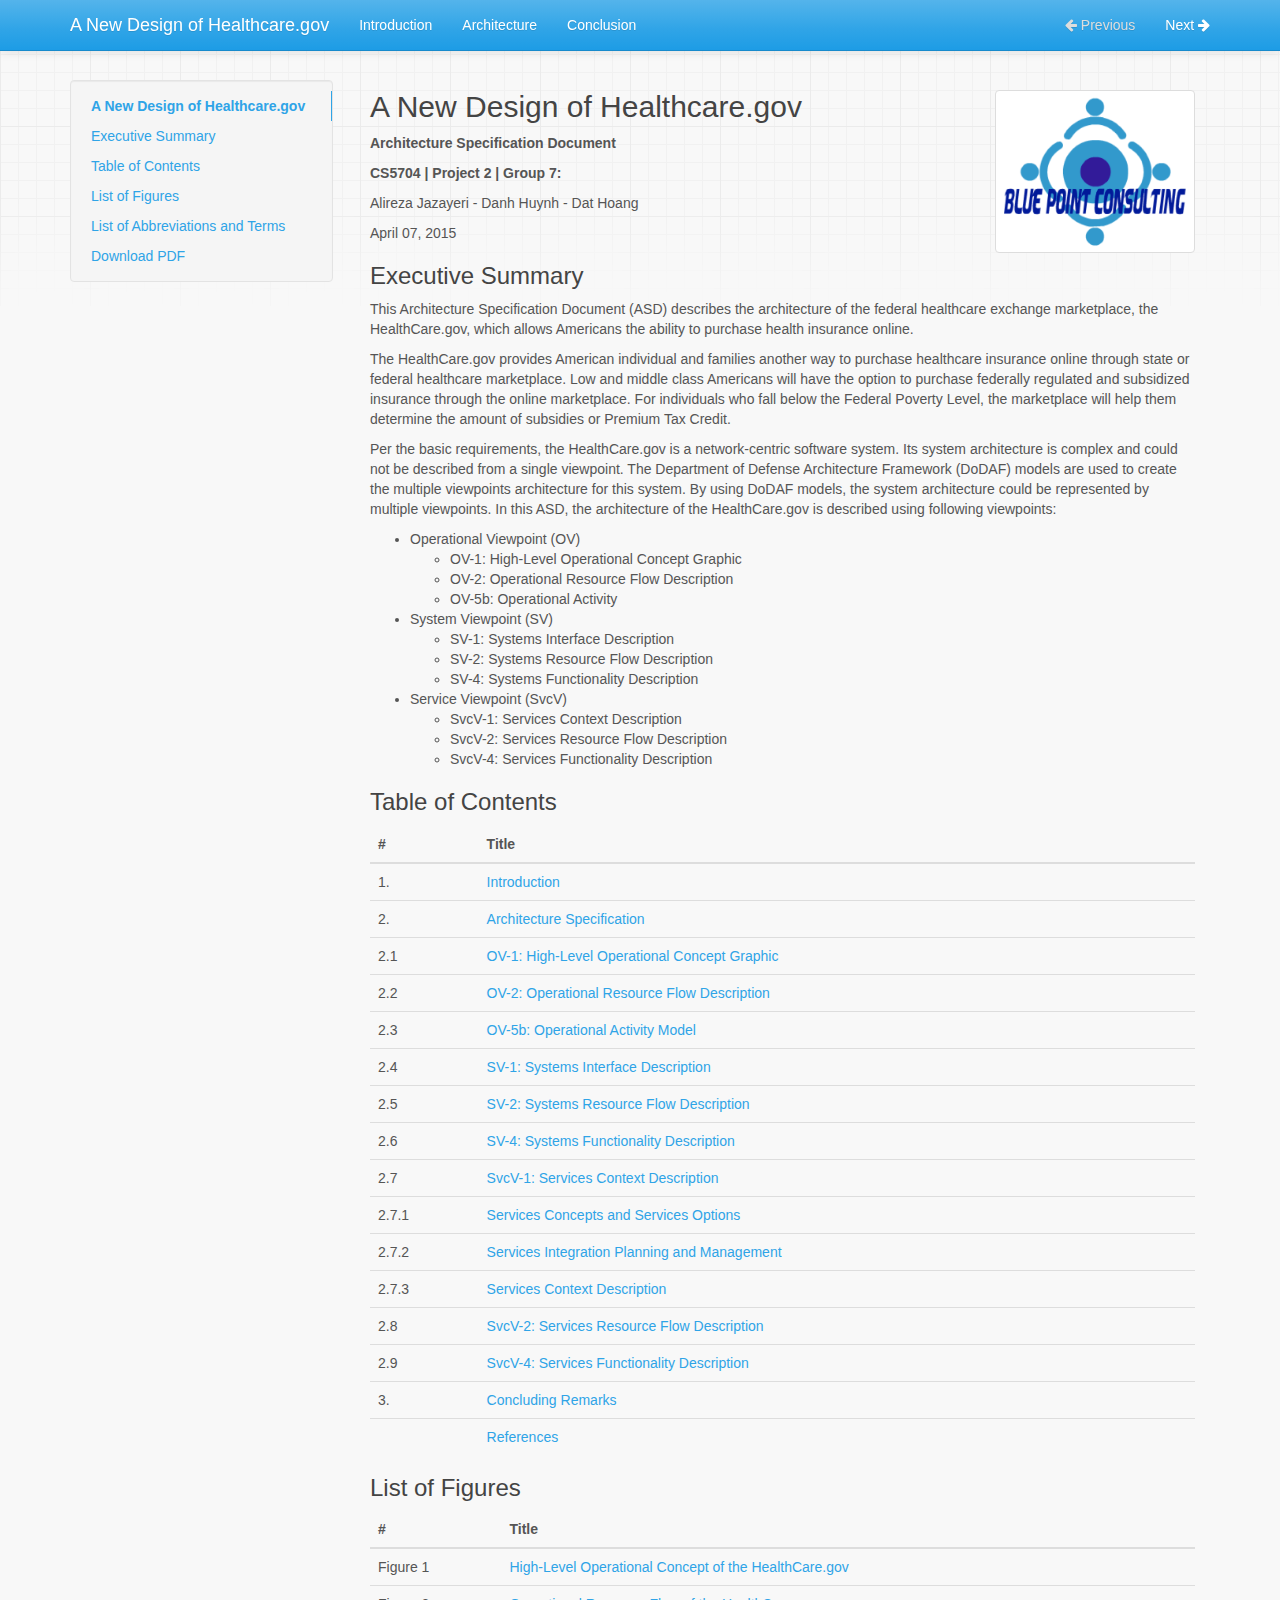
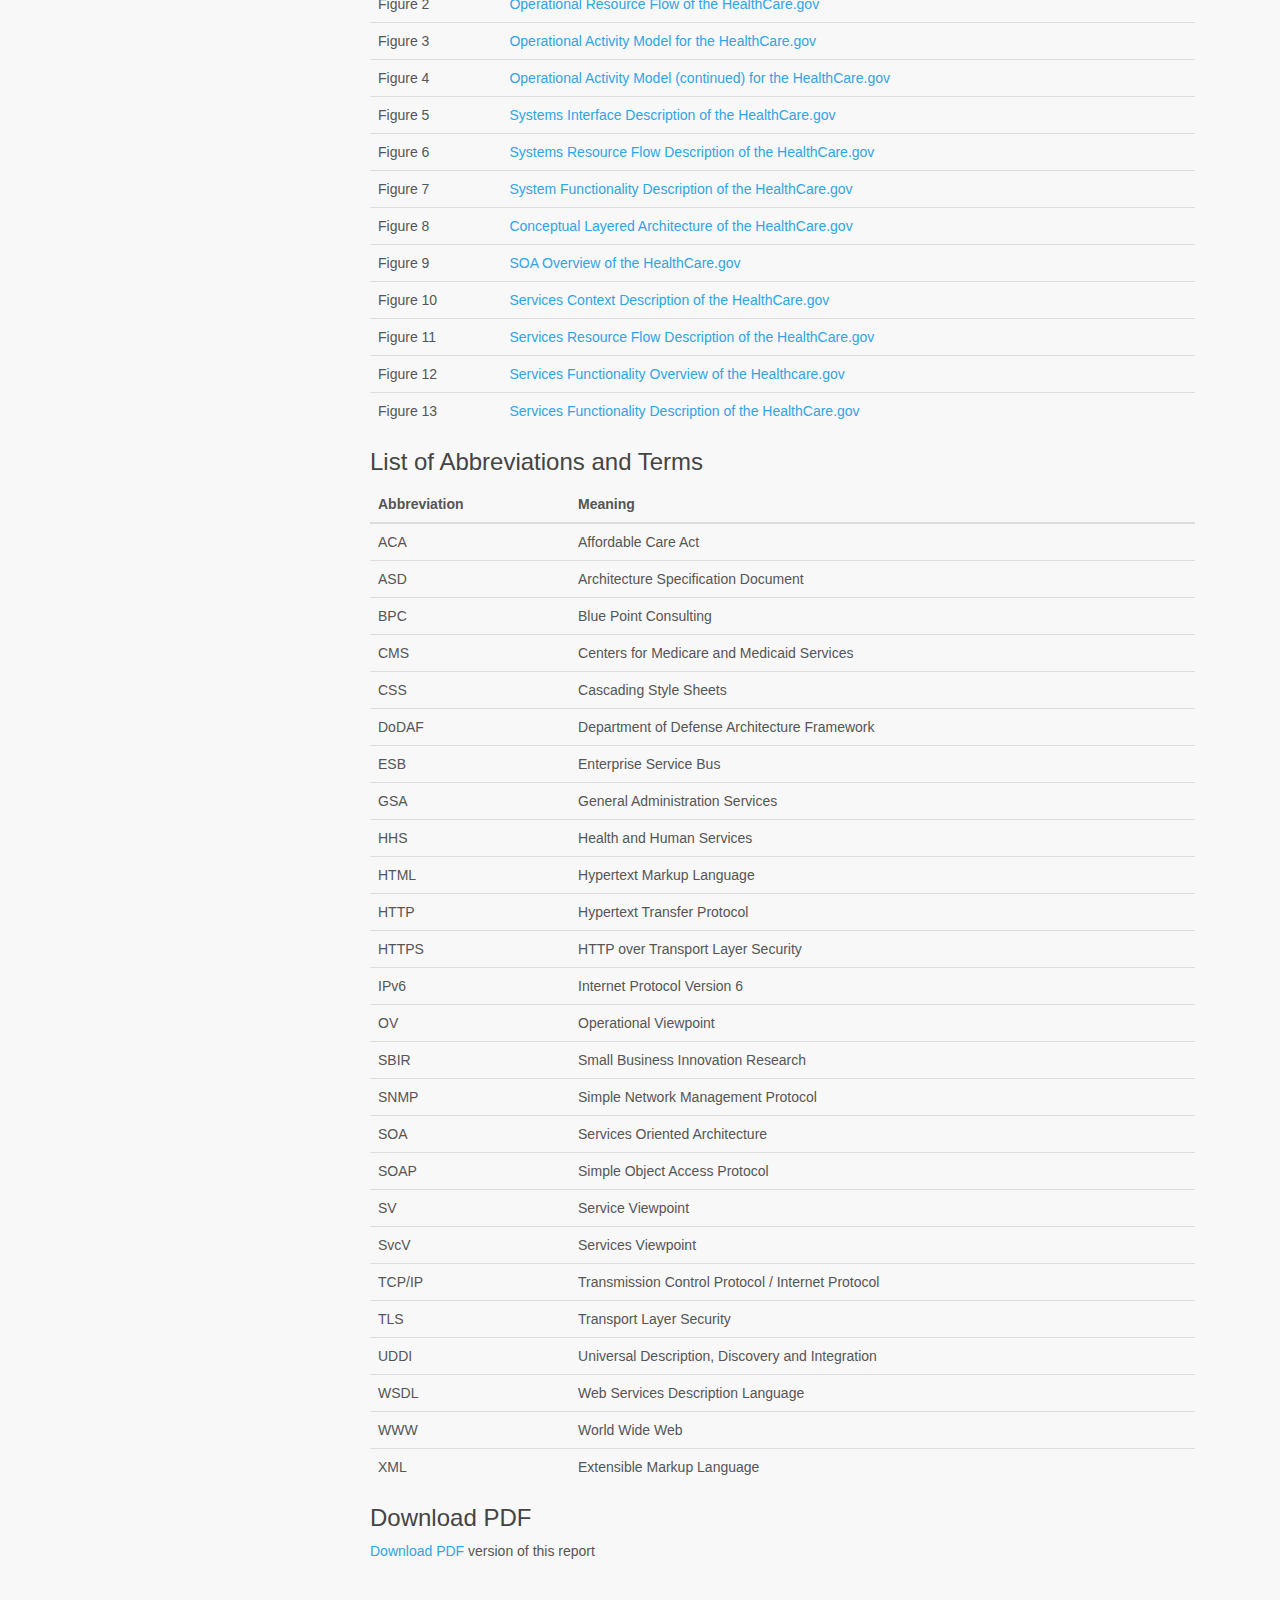
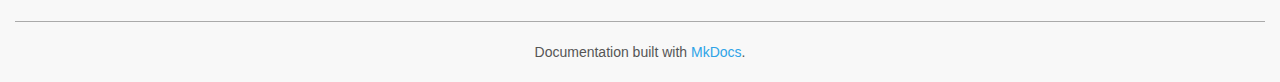
==== commit e5e191a1: "remove extra css" ====
--- a/index.html
+++ b/index.html
@@ -15,7 +15,6 @@
         <link href="./css/font-awesome-4.0.3.css" rel="stylesheet">
         <link href="./css/base.css" rel="stylesheet">
         <link rel="stylesheet" href="./css/highlight.css">
-        <link href="./css/extra.css" rel="stylesheet">
 
         <!-- HTML5 shim and Respond.js IE8 support of HTML5 elements and media queries -->
         <!--[if lt IE 9]>
